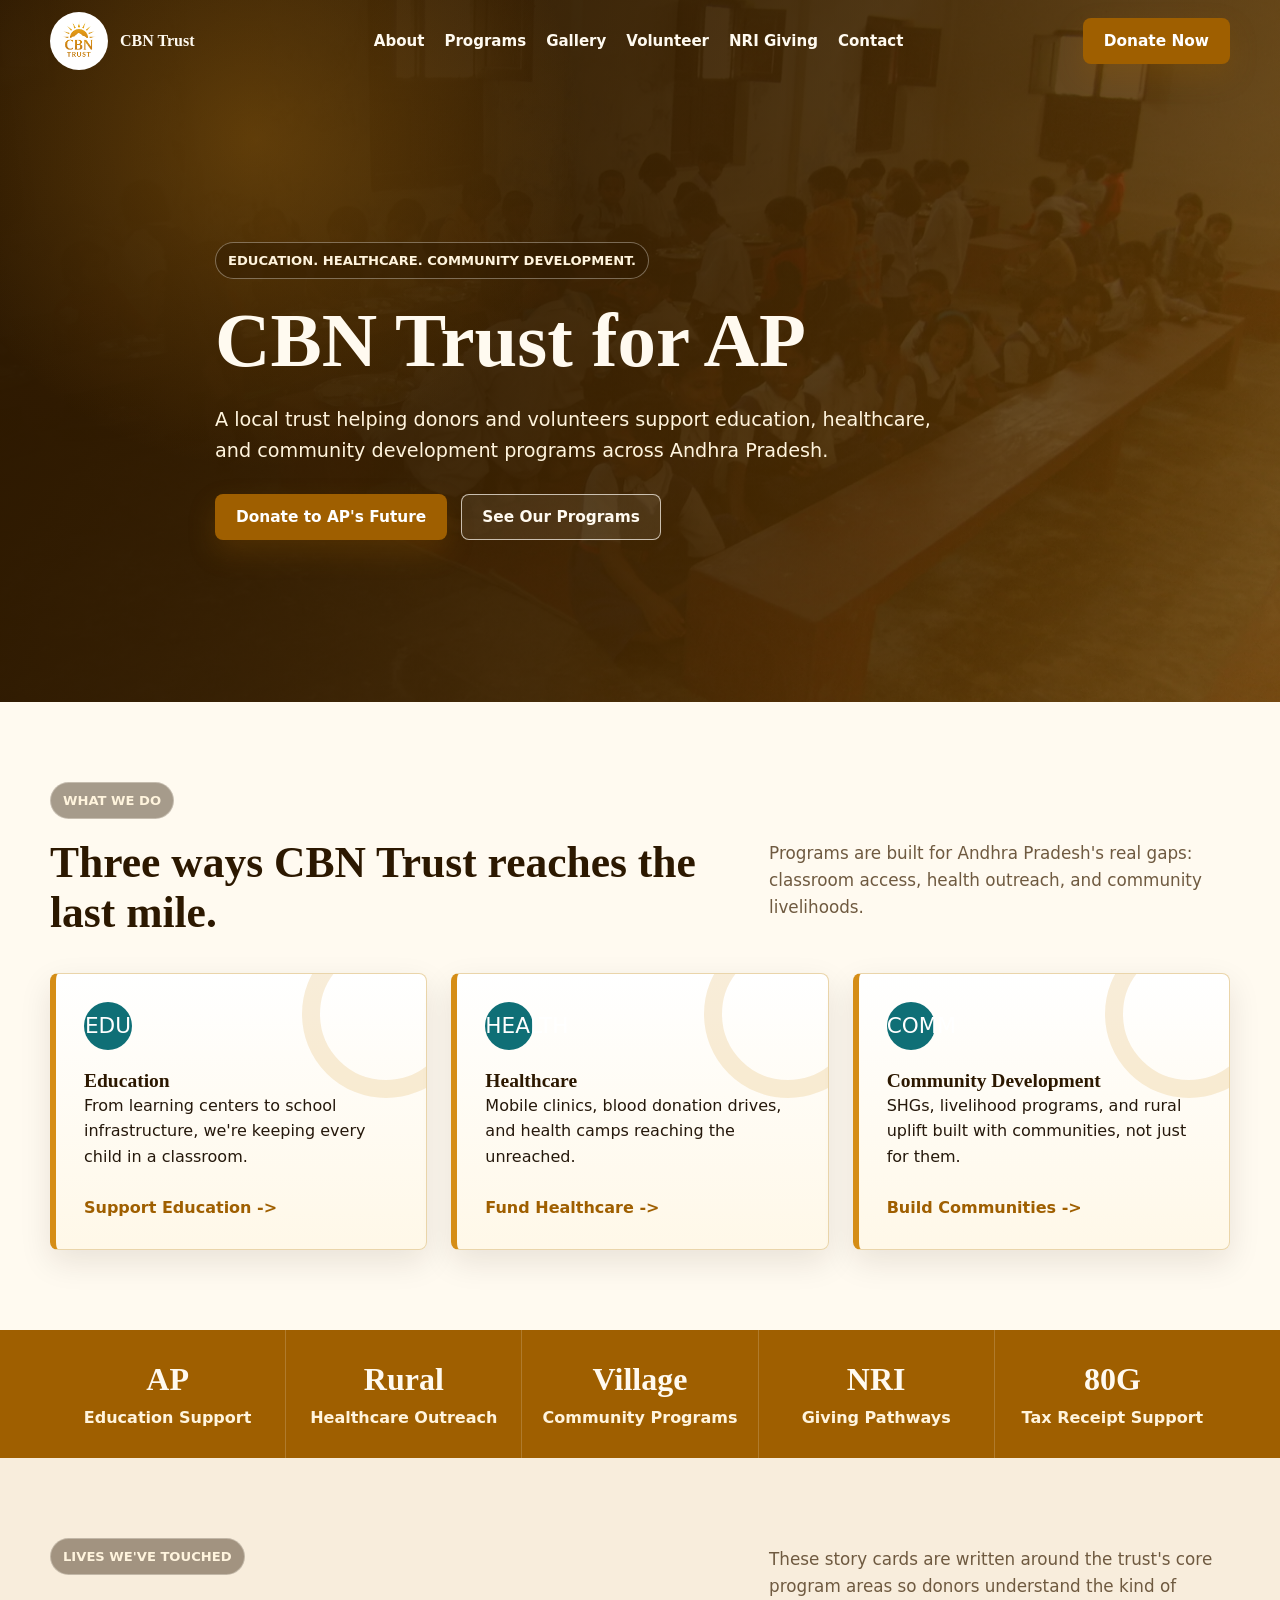
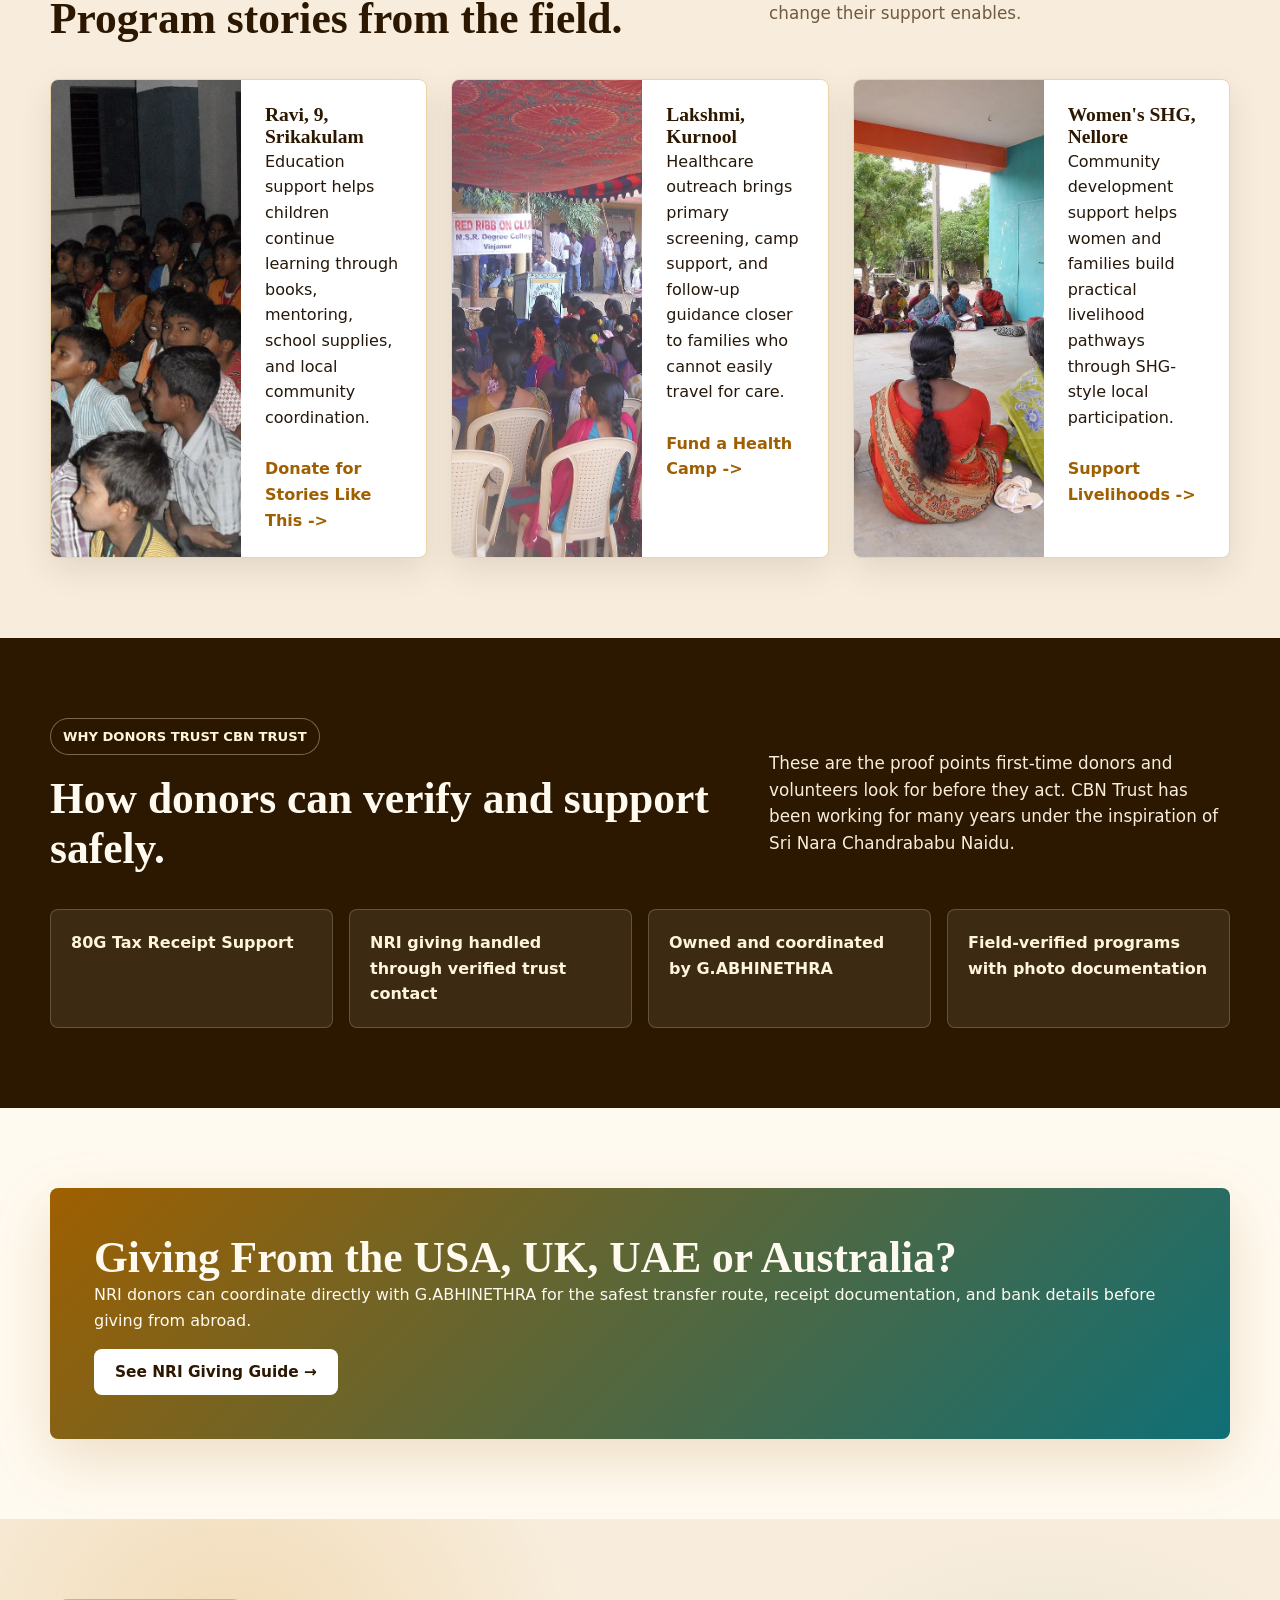
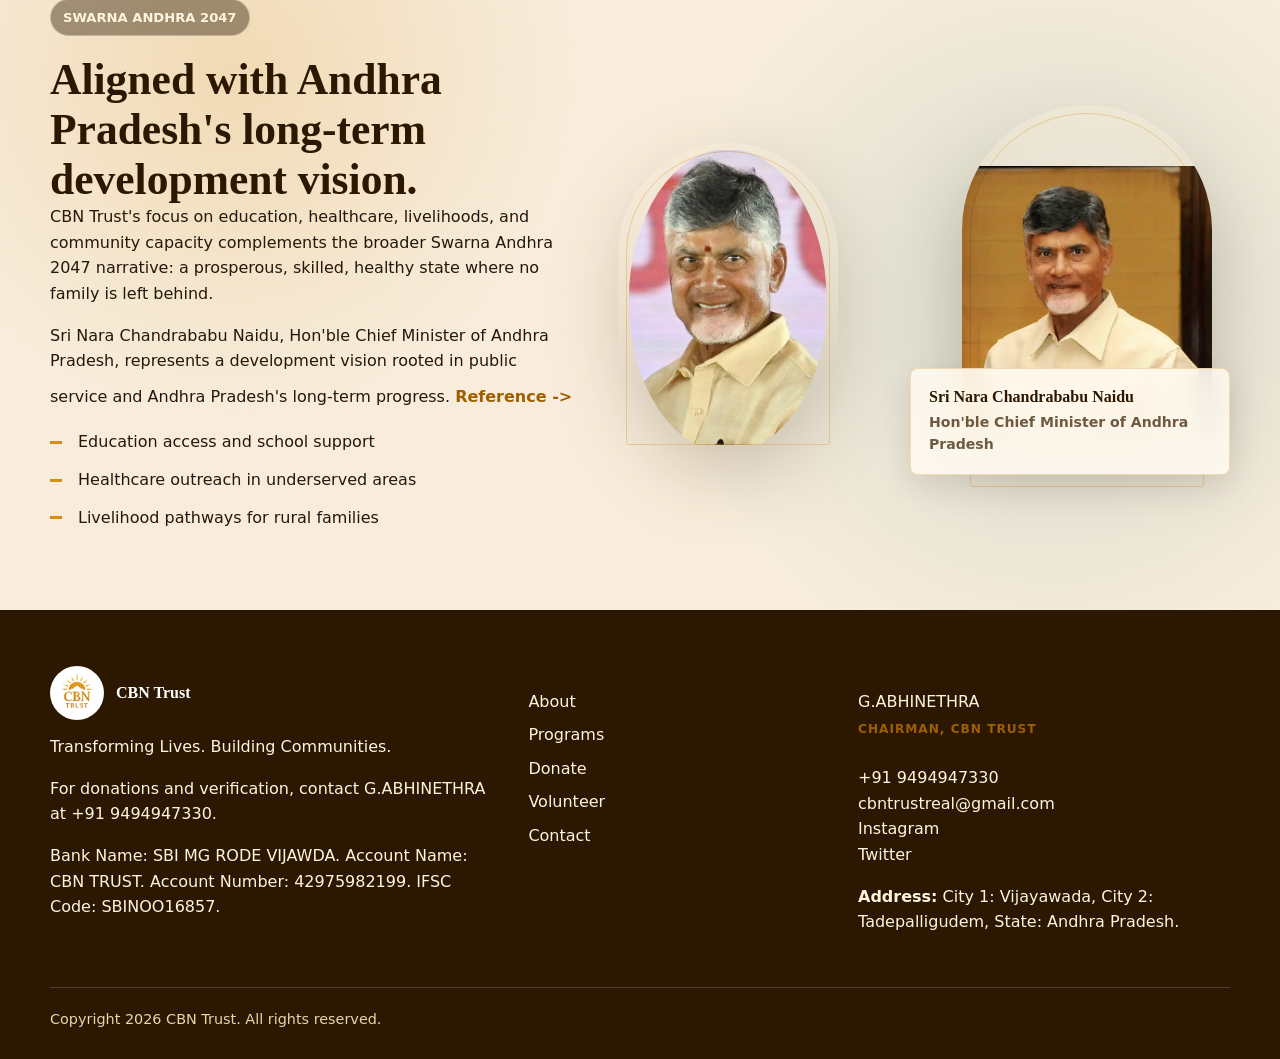
==== index.html @ a3034d07 "mobile menu commit" ====
<!DOCTYPE html>
<html lang="en">
<head>
<meta charset="utf-8"/>
<meta content="width=device-width, initial-scale=1" name="viewport"/>
<title>
   CBN Trust — Transforming Andhra Pradesh Through Education, Healthcare &amp; Community
  </title>
<meta content="CBN Trust is Andhra Pradesh's most trusted nonprofit, delivering ground-level change in education, healthcare and community development. Donate. Volunteer. Partner." name="description"/>
<link href="index.html" rel="canonical"/>
<meta content="CBN Trust — Transforming Andhra Pradesh Through Education, Healthcare &amp; Community" property="og:title"/>
<meta content="CBN Trust is Andhra Pradesh's most trusted nonprofit, delivering ground-level change in education, healthcare and community development. Donate. Volunteer. Partner." property="og:description"/>
<meta content="assets/og-image.jpg" property="og:image"/>
<meta content="website" property="og:type"/>
<meta content="CBN Trust" property="og:site_name"/>
<meta content="summary_large_image" name="twitter:card"/>
<meta content="CBN Trust — Transforming Andhra Pradesh Through Education, Healthcare &amp; Community" name="twitter:title"/>
<meta content="CBN Trust is Andhra Pradesh's most trusted nonprofit, delivering ground-level change in education, healthcare and community development. Donate. Volunteer. Partner." name="twitter:description"/>
<meta content="assets/og-image.jpg" name="twitter:image"/>
<link href="../external/css2__9d5d51e5dbc681a1.css" rel="stylesheet"/>
<link href="css/variables.css" rel="stylesheet"/>
<link href="css/global.css" rel="stylesheet"/>
<script type="application/ld+json">
   {"@context":"https://schema.org","@type":"NGO","name":"CBN Trust","description":"CBN Trust is dedicated to creating sustainable social and economic transformation in Andhra Pradesh through innovative programs in education, healthcare, and community development.","url":"https://cbntrust.org","logo":"https://cbntrust.org/assets/logo.png","areaServed":"Andhra Pradesh, India","foundingLocation":"Andhra Pradesh, India"}
  </script>
</head>
<body>
<div aria-label="Loading CBN Trust" aria-live="polite" class="logo-loader" id="logoLoader" role="status">
<div class="logo-loader-inner">
<div class="logo-loader-mark">
<img alt="CBN Trust logo" decoding="async" src="assets/logo.png"/>
</div>
<span>
     CBN Trust
    </span>
<div aria-hidden="true" class="logo-loader-progress">
<div class="logo-loader-track">
<div class="logo-loader-bar" id="logoLoaderBar">
</div>
</div>
<strong id="logoLoaderPercent">
      0%
     </strong>
</div>
</div>
</div>
<header class="site-header">
<div class="container nav">
<a class="brand" href="index.html">
<img alt="CBN Trust logo" decoding="async" src="assets/logo.png"/>
<span>
      CBN Trust
     </span>
</a>
<nav aria-label="Primary navigation" class="nav-links">
<a href="about.html">
      About
     </a>
<a href="programs.html">
      Programs
     </a>
<a href="gallery.html">
      Gallery
     </a>
<a href="volunteer.html">
      Volunteer
     </a>
<a href="nri-giving.html">
      NRI Giving
     </a>
<a href="contact.html">
      Contact
     </a>
</nav>
<a aria-label="Donate now to CBN Trust" class="button primary nav-cta" href="donate.html">
     Donate Now
    </a>
<button aria-expanded="false" aria-label="Open menu" class="menu-toggle" type="button">Menu</button>
</div>
</header>
<main>
<section class="hero home-hero">
<div class="container hero-copy reveal visible">
<span class="eyebrow">
      Education. Healthcare. Community development.
     </span>
<h1>CBN Trust for AP</h1>
<p>A local trust helping donors and volunteers support education, healthcare, and community development programs across Andhra Pradesh.</p>
<div class="cta-row">
<a aria-label="Donate to Andhra Pradesh's future" class="button primary" href="donate.html">
       Donate to AP's Future
      </a>
<a aria-label="See CBN Trust programs" class="button secondary" href="programs.html">
       See Our Programs
      </a>
</div>
</div>
</section>
<section class="section">
<div class="container">
<div class="section-head reveal">
<div>
<span class="eyebrow">
        What We Do
       </span>
<h2>
        Three ways CBN Trust reaches the last mile.
       </h2>
</div>
<p>
       Programs are built for Andhra Pradesh's real gaps: classroom access, health outreach, and community livelihoods.
      </p>
</div>
<div class="grid three">
<article class="card pillar-card reveal">
<span class="icon">EDU</span>
<h3>
        Education
       </h3>
<p>
        From learning centers to school infrastructure, we're keeping every child in a classroom.
       </p>
<a class="text-link" href="programs.html">Support Education -&gt;</a>
</article>
<article class="card pillar-card reveal">
<span class="icon">HEALTH</span>
<h3>
        Healthcare
       </h3>
<p>
        Mobile clinics, blood donation drives, and health camps reaching the unreached.
       </p>
<a class="text-link" href="programs.html">Fund Healthcare -&gt;</a>
</article>
<article class="card pillar-card reveal">
<span class="icon">COMM</span>
<h3>
        Community Development
       </h3>
<p>
        SHGs, livelihood programs, and rural uplift built with communities, not just for them.
       </p>
<a class="text-link" href="programs.html">Build Communities -&gt;</a>
</article>
</div>
</div>
</section><section aria-label="Impact numbers" class="stats-band">
<div class="container stats-grid">
<div class="stat">
<strong data-count="0">
       AP
      </strong>
<span>
       Education Support
      </span>
</div>
<div class="stat">
<strong data-count="0">
       Rural
      </strong>
<span>
       Healthcare Outreach
      </span>
</div>
<div class="stat">
<strong data-count="0">
       Village
      </strong>
<span>
       Community Programs
      </span>
</div>
<div class="stat">
<strong data-count="0">
       NRI
      </strong>
<span>
       Giving Pathways
      </span>
</div>
<div class="stat">
<strong>
       80G
      </strong>
<span>
       Tax Receipt Support
      </span>
</div>
</div>
</section>
<section class="section alt">
<div class="container">
<div class="section-head reveal">
<div>
<span class="eyebrow">
        Lives We've Touched
       </span>
<h2>Program stories from the field.</h2>
</div>
<p>
       These story cards are written around the trust's core program areas so donors understand the kind of change their support enables.
      </p>
</div>
<div class="grid three">
<article class="story-card reveal">
<img alt="Children and community members during an education support activity" decoding="async" loading="lazy" src="assets/images/program-education.webp"/>
<div>
<h3>
         Ravi, 9, Srikakulam
        </h3>
<p>
         Education support helps children continue learning through books, mentoring, school supplies, and local community coordination.
        </p>
<a class="text-link" href="donate.html">Donate for Stories Like This -&gt;</a>
</div>
</article>
<article class="story-card reveal">
<img alt="Healthcare outreach activity in Andhra Pradesh" decoding="async" loading="lazy" src="assets/images/program-healthcare.webp"/>
<div>
<h3>
         Lakshmi, Kurnool
        </h3>
<p>
         Healthcare outreach brings primary screening, camp support, and follow-up guidance closer to families who cannot easily travel for care.
        </p>
<a class="text-link" href="donate.html">Fund a Health Camp -&gt;</a>
</div>
</article>
<article class="story-card reveal">
<img alt="Community development program photo in Andhra Pradesh" decoding="async" loading="lazy" src="assets/images/program-community.webp"/>
<div>
<h3>
         Women's SHG, Nellore
        </h3>
<p>
         Community development support helps women and families build practical livelihood pathways through SHG-style local participation.
        </p>
<a class="text-link" href="donate.html">Support Livelihoods -&gt;</a>
</div>
</article>
</div>
</div>
</section>
<section class="section dark">
<div class="container">
<div class="section-head reveal">
<div>
<span class="eyebrow">
        Why Donors Trust CBN Trust
       </span>
<h2>How donors can verify and support safely.</h2>
</div>
<p>
       These are the proof points first-time donors and volunteers look for before they act. CBN Trust has been working for many years under the inspiration of Sri Nara Chandrababu Naidu.
      </p>
</div>
<div class="trust-row">
<div class="trust-item reveal">80G Tax Receipt Support</div>
<div class="trust-item reveal">NRI giving handled through verified trust contact</div>
<div class="trust-item reveal">Owned and coordinated by G.ABHINETHRA</div>
<div class="trust-item reveal">Field-verified programs with photo documentation</div>
</div>
</div>
</section>
<section class="section">
<div class="container">
<div class="banner reveal">
<h2>
       Giving From the USA, UK, UAE or Australia?
      </h2>
<p>
       NRI donors can coordinate directly with G.ABHINETHRA for the safest transfer route, receipt documentation, and bank details before giving from abroad.
      </p>
<a aria-label="See NRI giving guide" class="button light" href="nri-giving.html">
       See NRI Giving Guide →
      </a>
</div>
</div>
</section>
<section class="section alt cbn-spotlight">
<div class="container cbn-showcase">
<div class="cbn-copy reveal">
<span class="eyebrow">
       Swarna Andhra 2047
      </span>
<h2>
       Aligned with Andhra Pradesh's long-term development vision.
      </h2>
<p>
       CBN Trust's focus on education, healthcare, livelihoods, and community capacity complements the broader Swarna Andhra 2047 narrative: a prosperous, skilled, healthy state where no family is left behind.
      </p>
<p>
       Sri Nara Chandrababu Naidu, Hon'ble Chief Minister of Andhra Pradesh, represents a development vision rooted in public service and Andhra Pradesh's long-term progress.
       <a class="text-link" href="https://en.wikipedia.org/wiki/N._Chandrababu_Naidu" rel="noopener" target="_blank">Reference -&gt;</a>
</p>
<ul class="list-check">
<li>
        Education access and school support
       </li>
<li>
        Healthcare outreach in underserved areas
       </li>
<li>
        Livelihood pathways for rural families
       </li>
</ul>
</div>
<div aria-label="N. Chandrababu Naidu leadership images" class="cbn-portraits reveal">
<div class="cbn-cutout secondary">
<img alt="Portrait of N. Chandrababu Naidu" decoding="async" loading="lazy" src="assets/images/cbn-brand-image.webp"/>
</div>
<div class="cbn-cutout primary">
<img alt="N. Chandrababu Naidu greeting the public" decoding="async" loading="lazy" src="assets/images/cbn_image.webp"/>
</div>
<div class="cbn-badge">
<strong>
        Sri Nara Chandrababu Naidu
       </strong>
<span>
        Hon'ble Chief Minister of Andhra Pradesh
       </span>
</div>
</div>
</div>
</section>
</main>
<footer class="site-footer">
<div class="container footer-grid">
<div>
<div class="footer-logo">
<img alt="CBN Trust logo" decoding="async" src="assets/logo.png"/>
<strong>
       CBN Trust
      </strong>
</div>
<p>
      Transforming Lives. Building Communities.
     </p>
<p>
      For donations and verification, contact G.ABHINETHRA at +91 9494947330.
     </p>
<p>
      Bank Name: SBI MG RODE VIJAWDA. Account Name: CBN TRUST. Account Number: 42975982199. IFSC Code: SBINOO16857.
     </p>
</div>
<div>
<h3>
      Quick Links
     </h3>
<div class="footer-links">
<a href="about.html">
       About
      </a>
<a href="programs.html">
       Programs
      </a>
<a href="donate.html">
       Donate
      </a>
<a href="volunteer.html">
       Volunteer
      </a>
<a href="contact.html">
       Contact
      </a>
</div>
</div>
<div><h3>Contact</h3><p>G.ABHINETHRA<br/><span class="designation">CHAIRMAN, CBN TRUST</span><br/>+91 9494947330<br/><a href="mailto:cbntrustreal@gmail.com">cbntrustreal@gmail.com</a><br/><a href="https://instagram.com/cbntrust12625" rel="noopener" target="_blank">Instagram</a><br/><a href="https://x.com/cbntrust" rel="noopener" target="_blank">Twitter</a></p><p class="address-line"><strong>Address:</strong> City 1: Vijayawada, City 2: <a href="https://en.wikipedia.org/wiki/Tadepalligudem" rel="noopener" target="_blank">Tadepalligudem</a>, State: Andhra Pradesh.</p></div>
</div>
<div class="container footer-bottom">Copyright 2026 CBN Trust. All rights reserved.</div>
</footer>
<a aria-label="Donate now on mobile" class="mobile-donate button primary" href="donate.html">
   Donate Now
  </a>
<script src="js/main.js">
</script>
</body>
</html>
---- css/variables.css ----
:root {
  --color-primary: #d58d16;
  --color-primary-dark: #9f5f00;
  --color-secondary: #0f6f76;
  --color-accent: #7a8f2a;
  --color-background: #fffaf0;
  --color-background-warm: #f8eddc;
  --color-text: #25180b;
  --color-text-muted: #6f5a40;
  --color-surface: #ffffff;
  --color-surface-gold: #fff4dd;
  --color-border: #ead5aa;
  --color-dark: #2c1800;
  --font-display: "Cinzel", "Tiro Telugu", Georgia, serif;
  --font-body: "Lato", "Tiro Telugu", system-ui, sans-serif;
  --radius: 8px;
  --shadow-primary: 0 20px 60px rgba(159, 95, 0, 0.18);
  --shadow-soft: 0 12px 32px rgba(37, 24, 11, 0.1);
  --gradient-hero: linear-gradient(135deg, rgba(44, 24, 0, 0.92), rgba(159, 95, 0, 0.72));
  --max-width: 1180px;
  --section-space: 80px;
}

@media (max-width: 760px) {
  :root {
    --section-space: 48px;
  }
}
---- css/global.css ----
* {
  box-sizing: border-box;
}

html {
  scroll-behavior: smooth;
  overflow-x: hidden;
}

body {
  margin: 0;
  color: var(--color-text);
  background: var(--color-background);
  font-family: var(--font-body);
  line-height: 1.6;
  overflow-x: hidden;
}

main,
section,
header,
footer {
  max-width: 100%;
}

body.loader-active {
  overflow: hidden;
}

.logo-loader {
  position: fixed;
  z-index: 9999;
  inset: 0;
  display: grid;
  place-items: center;
  padding: 24px;
  background:
    radial-gradient(circle at 50% 38%, rgba(213, 141, 22, 0.24), transparent 32%),
    linear-gradient(135deg, #fffaf0 0%, #fff4dd 48%, #f8eddc 100%);
  opacity: 1;
  visibility: visible;
  transition: opacity 520ms ease, visibility 520ms ease;
}

.logo-loader.done {
  opacity: 0;
  visibility: hidden;
  pointer-events: none;
}

.logo-loader-inner {
  position: relative;
  display: grid;
  justify-items: center;
  gap: 18px;
}

.logo-loader-mark {
  position: relative;
  display: grid;
  width: 132px;
  height: 132px;
  place-items: center;
  border-radius: 50%;
  background: #fff;
  box-shadow: var(--shadow-primary);
  animation: loader-rise 900ms ease both;
}

.logo-loader-mark::before,
.logo-loader-mark::after {
  position: absolute;
  inset: -14px;
  border: 2px solid rgba(213, 141, 22, 0.3);
  border-top-color: var(--color-primary);
  border-radius: 50%;
  content: "";
  animation: loader-orbit 1400ms linear infinite;
}

.logo-loader-mark::after {
  inset: -26px;
  border-color: rgba(15, 111, 118, 0.16);
  border-bottom-color: var(--color-secondary);
  animation-duration: 2100ms;
  animation-direction: reverse;
}

.logo-loader img {
  width: 96px;
  height: 96px;
  border-radius: 50%;
  object-fit: contain;
}

.logo-loader span {
  color: var(--color-primary-dark);
  font-family: var(--font-display);
  font-size: 1.25rem;
  font-weight: 800;
  letter-spacing: 0;
  text-transform: uppercase;
  animation: loader-glow 1200ms ease-in-out infinite alternate;
}

.logo-loader-progress {
  display: grid;
  justify-items: center;
  gap: 10px;
  width: min(260px, 72vw);
}

.logo-loader-track {
  width: 100%;
  height: 8px;
  overflow: hidden;
  border: 1px solid rgba(213, 141, 22, 0.28);
  border-radius: 999px;
  background: rgba(255, 255, 255, 0.72);
  box-shadow: inset 0 1px 4px rgba(159, 95, 0, 0.12);
}

.logo-loader-bar {
  width: 0;
  height: 100%;
  border-radius: inherit;
  background: linear-gradient(90deg, var(--color-primary-dark), var(--color-primary), var(--color-secondary));
  transition: width 120ms ease;
}

.logo-loader-progress strong {
  color: var(--color-dark);
  font-family: var(--font-display);
  font-size: 0.95rem;
  font-weight: 800;
}

@keyframes loader-orbit {
  to {
    transform: rotate(360deg);
  }
}

@keyframes loader-rise {
  from {
    opacity: 0;
    transform: translateY(18px) scale(0.92);
  }

  to {
    opacity: 1;
    transform: translateY(0) scale(1);
  }
}

@keyframes loader-glow {
  from {
    opacity: 0.72;
  }

  to {
    opacity: 1;
  }
}

img {
  display: block;
  max-width: 100%;
}

a {
  color: inherit;
  text-decoration: none;
}

p {
  margin: 0 0 16px;
}

h1,
h2,
h3 {
  margin: 0;
  color: var(--color-dark);
  font-family: var(--font-display);
  font-weight: 700;
  line-height: 1.15;
}

h1 {
  font-size: clamp(2.35rem, 6vw, 5.15rem);
}

h2 {
  font-size: clamp(1.85rem, 3.4vw, 3rem);
}

h3 {
  font-size: 1.22rem;
}

.container {
  width: min(var(--max-width), calc(100% - 40px));
  margin: 0 auto;
}

.site-header {
  position: fixed;
  z-index: 50;
  top: 0;
  left: 0;
  width: 100%;
  border-bottom: 1px solid transparent;
  transition: background 200ms ease, border-color 200ms ease, box-shadow 200ms ease;
}

.site-header.scrolled,
.site-header.solid {
  border-color: rgba(213, 141, 22, 0.22);
  background: rgba(255, 250, 240, 0.94);
  box-shadow: 0 10px 30px rgba(37, 24, 11, 0.08);
  backdrop-filter: blur(14px);
}

.nav {
  display: flex;
  align-items: center;
  justify-content: space-between;
  min-height: 82px;
  gap: 24px;
}

.brand {
  display: flex;
  align-items: center;
  gap: 12px;
  font-family: var(--font-display);
  font-weight: 700;
  letter-spacing: 0;
}

.brand img {
  width: 58px;
  height: 58px;
  border-radius: 50%;
  background: #fff;
}

.site-header:not(.scrolled):not(.solid) .brand,
.site-header:not(.scrolled):not(.solid) .nav-links a,
.site-header:not(.scrolled):not(.solid) .menu-toggle {
  color: #fffaf0;
}

.nav-links {
  display: flex;
  align-items: center;
  gap: 20px;
  font-size: 0.94rem;
  font-weight: 700;
}

.nav-links a {
  position: relative;
}

.nav-links a::after {
  position: absolute;
  left: 0;
  bottom: -8px;
  width: 0;
  height: 2px;
  background: var(--color-primary);
  content: "";
  transition: width 200ms ease;
}

.nav-links a:hover::after,
.nav-links a.active::after {
  width: 100%;
}

.button,
button {
  display: inline-flex;
  align-items: center;
  justify-content: center;
  min-height: 46px;
  padding: 12px 20px;
  border: 1px solid transparent;
  border-radius: var(--radius);
  cursor: pointer;
  font-family: var(--font-body);
  font-size: 0.96rem;
  font-weight: 800;
  line-height: 1.1;
  text-align: center;
  transition: transform 200ms ease, box-shadow 200ms ease, background 200ms ease, color 200ms ease;
}

.button:hover,
button:hover {
  transform: translateY(-2px);
}

.button.primary,
button.primary {
  color: #fff;
  background: var(--color-primary-dark);
  box-shadow: 0 12px 28px rgba(159, 95, 0, 0.24);
}

.button.secondary {
  color: #fffaf0;
  border-color: rgba(255, 250, 240, 0.7);
  background: rgba(255, 250, 240, 0.08);
}

.button.light {
  color: var(--color-dark);
  background: #fff;
}

.button.ghost {
  color: var(--color-primary-dark);
  border-color: var(--color-border);
  background: transparent;
}

.menu-toggle {
  display: none;
  border: 0;
  background: transparent;
  color: var(--color-dark);
  font-size: 1.8rem;
  box-shadow: none;
}

.hero,
.page-hero {
  position: relative;
  display: grid;
  align-items: center;
  min-height: 78vh;
  padding: 112px 0 56px;
  overflow: hidden;
  color: #fffaf0;
  background: var(--gradient-hero), url('../assets/images/gallery-wide.webp') center/cover;
}

.page-hero {
  min-height: 36vh;
  padding: 108px 0 48px;
}

.home-hero {
  background-position: center 42%;
}

.hero::before,
.page-hero::before {
  position: absolute;
  inset: 0;
  background-image: radial-gradient(circle at 20% 20%, rgba(213, 141, 22, 0.28), transparent 28%), linear-gradient(90deg, rgba(44, 24, 0, 0.88), rgba(44, 24, 0, 0.28));
  content: "";
}

.hero .container,
.page-hero .container {
  position: relative;
  z-index: 1;
}

.hero-copy {
  width: min(850px, 100%);
  margin-top: 24px;
}

.eyebrow {
  display: inline-flex;
  margin-bottom: 18px;
  padding: 7px 12px;
  border: 1px solid rgba(255, 250, 240, 0.35);
  border-radius: 999px;
  color: #fff4dd;
  background: rgba(44, 24, 0, 0.42);
  font-size: 0.82rem;
  font-weight: 900;
  text-transform: uppercase;
}

.hero h1,
.page-hero h1 {
  color: #fffaf0;
}

.hero p,
.page-hero p {
  width: min(720px, 100%);
  margin-top: 20px;
  color: #fff4dd;
  font-size: 1.2rem;
}

.cta-row {
  display: flex;
  flex-wrap: wrap;
  gap: 14px;
  margin-top: 28px;
}

.section {
  padding: var(--section-space) 0;
}

.section.alt {
  background: var(--color-background-warm);
}

.section.dark {
  color: #fff4dd;
  background: var(--color-dark);
}

.section.dark h2,
.section.dark h3 {
  color: #fffaf0;
}

.section-head {
  display: grid;
  grid-template-columns: minmax(0, 0.82fr) minmax(260px, 0.55fr);
  gap: 32px;
  align-items: end;
  margin-bottom: 36px;
}

.section-head p {
  color: var(--color-text-muted);
  font-size: 1.05rem;
}

.dark .section-head p {
  color: #f8eddc;
}

.grid {
  display: grid;
  gap: 24px;
}

.grid.three {
  grid-template-columns: repeat(3, minmax(0, 1fr));
}

.grid.two {
  grid-template-columns: repeat(2, minmax(0, 1fr));
}

.card,
.story-card,
.form-panel {
  min-width: 0;
  border: 1px solid var(--color-border);
  border-radius: var(--radius);
  background: var(--color-surface);
  box-shadow: var(--shadow-soft);
}

.card {
  padding: 28px;
}

.chairman-profile {
  display: grid;
  grid-template-columns: 150px 1fr;
  gap: 22px;
  align-items: center;
  margin-bottom: 20px;
}

.chairman-profile img {
  width: 150px;
  height: 180px;
  border-radius: var(--radius);
  object-fit: cover;
  object-position: top center;
  background: var(--color-surface-gold);
}

.pillar-card {
  position: relative;
  overflow: hidden;
  border-left: 6px solid var(--color-primary);
  background: linear-gradient(180deg, #fff, #fff8e8);
}

.pillar-card::after {
  position: absolute;
  right: -44px;
  top: -44px;
  width: 132px;
  height: 132px;
  border: 18px solid rgba(213, 141, 22, 0.16);
  border-radius: 50%;
  content: "";
}

.icon {
  display: grid;
  width: 48px;
  height: 48px;
  place-items: center;
  margin-bottom: 20px;
  border-radius: 50%;
  color: #fff;
  background: var(--color-secondary);
  font-size: 1.35rem;
}

.text-link {
  display: inline-flex;
  margin-top: 10px;
  color: var(--color-primary-dark);
  font-weight: 900;
}

.designation {
  display: block;
  margin-top: 6px;
  color: var(--color-primary-dark);
  font-size: 0.76rem;
  font-weight: 900;
  letter-spacing: 0.08em;
  text-transform: uppercase;
}

.stats-band {
  background: var(--color-primary-dark);
  color: #fffaf0;
}

.stats-grid {
  display: grid;
  grid-template-columns: repeat(5, minmax(0, 1fr));
  gap: 1px;
  background: rgba(255, 250, 240, 0.18);
}

.stat {
  min-height: 128px;
  padding: 24px 16px;
  background: var(--color-primary-dark);
  text-align: center;
}

.stat strong {
  display: block;
  font-family: var(--font-display);
  font-size: 2rem;
}

.stat span {
  color: #fff4dd;
  font-weight: 700;
}

.story-card {
  display: grid;
  grid-template-columns: 190px 1fr;
  overflow: hidden;
}

.story-card img {
  width: 100%;
  height: 100%;
  min-height: 230px;
  background: var(--color-surface-gold);
  object-fit: cover;
}

.story-card div {
  padding: 24px;
}

.trust-row {
  display: grid;
  grid-template-columns: repeat(4, minmax(0, 1fr));
  gap: 16px;
}

.trust-item {
  padding: 20px;
  border: 1px solid rgba(255, 250, 240, 0.2);
  border-radius: var(--radius);
  background: rgba(255, 250, 240, 0.08);
  font-weight: 800;
}

.banner {
  padding: 44px;
  border-radius: var(--radius);
  background: linear-gradient(135deg, var(--color-primary-dark), var(--color-secondary));
  color: #fffaf0;
  box-shadow: var(--shadow-primary);
}

.banner h2 {
  color: #fffaf0;
}

.split {
  display: grid;
  grid-template-columns: 1.05fr 0.95fr;
  gap: 40px;
  align-items: center;
}

.media-frame {
  display: grid;
  place-items: center;
  overflow: hidden;
  border: 8px solid #fff;
  border-radius: var(--radius);
  background: linear-gradient(135deg, #fff8e8, #f8eddc);
  box-shadow: var(--shadow-primary);
}

.media-frame img {
  width: 100%;
  height: 420px;
  object-fit: cover;
}

.about-story .media-frame img {
  height: 360px;
  object-position: center;
}

.about-story .reveal {
  opacity: 1;
  transform: none;
}

.cbn-spotlight {
  position: relative;
  overflow: hidden;
}

.cbn-spotlight::before {
  position: absolute;
  inset: 0;
  background:
    radial-gradient(circle at 18% 22%, rgba(213, 141, 22, 0.2), transparent 30%),
    radial-gradient(circle at 82% 56%, rgba(15, 111, 118, 0.14), transparent 34%);
  content: "";
  pointer-events: none;
}

.cbn-showcase {
  position: relative;
  display: grid;
  grid-template-columns: minmax(0, 0.85fr) minmax(320px, 1fr);
  gap: 40px;
  align-items: center;
}

.cbn-copy,
.cbn-portraits {
  position: relative;
  z-index: 1;
}

.cbn-portraits {
  min-height: 460px;
}

.cbn-cutout {
  position: absolute;
  display: grid;
  place-items: end center;
  overflow: visible;
  border-radius: 999px 999px 28px 28px;
  background:
    radial-gradient(circle at 50% 36%, rgba(255, 250, 240, 0.96), rgba(255, 244, 221, 0.36) 48%, transparent 70%);
  filter: drop-shadow(0 24px 38px rgba(44, 24, 0, 0.22));
  animation: float-cutout 5.5s ease-in-out infinite;
}

.cbn-cutout::before {
  position: absolute;
  inset: 8px;
  z-index: -1;
  border: 1px solid rgba(213, 141, 22, 0.34);
  border-radius: inherit;
  content: "";
}

.cbn-cutout.primary {
  right: 18px;
  bottom: 0;
  width: 250px;
  height: 390px;
}

.cbn-cutout.secondary {
  left: 4px;
  bottom: 42px;
  width: 220px;
  height: 310px;
  animation-delay: -1.8s;
}

.cbn-cutout img {
  width: 100%;
  height: 100%;
  padding: 0;
  object-fit: contain;
  mix-blend-mode: multiply;
  filter: contrast(1.04) saturate(1.06);
  clip-path: ellipse(45% 49% at 50% 51%);
}

.cbn-cutout.primary img {
  clip-path: inset(0 0 0 0 round 999px 999px 24px 24px);
}

.cbn-badge {
  position: absolute;
  right: 0;
  bottom: 20px;
  z-index: 2;
  width: min(320px, 72%);
  padding: 18px;
  border: 1px solid rgba(213, 141, 22, 0.28);
  border-radius: var(--radius);
  background: rgba(255, 250, 240, 0.9);
  box-shadow: var(--shadow-soft);
  backdrop-filter: blur(12px);
}

.cbn-badge strong {
  display: block;
  color: var(--color-dark);
  font-family: var(--font-display);
  line-height: 1.2;
}

.cbn-badge span {
  display: block;
  margin-top: 4px;
  color: var(--color-text-muted);
  font-size: 0.88rem;
  font-weight: 800;
}

@keyframes float-cutout {
  0%,
  100% {
    transform: translateY(0);
  }

  50% {
    transform: translateY(-14px);
  }
}

.list-check {
  display: grid;
  gap: 12px;
  padding: 0;
  margin: 20px 0 0;
  list-style: none;
}

.list-check li {
  padding-left: 28px;
  background: linear-gradient(var(--color-primary), var(--color-primary)) 0 0.72em/12px 3px no-repeat;
}

.gallery-grid {
  display: grid;
  grid-template-columns: repeat(4, minmax(0, 1fr));
  gap: 16px;
}

.gallery-item {
  position: relative;
  display: grid;
  place-items: center;
  aspect-ratio: 4 / 3;
  min-height: 210px;
  overflow: hidden;
  border-radius: var(--radius);
  background: linear-gradient(135deg, #fff8e8, #f8eddc);
}

.gallery-item.tall {
  grid-row: span 2;
}

.gallery-item.wide {
  grid-column: span 2;
}

.gallery-item img {
  width: 100%;
  height: 100%;
  min-height: inherit;
  object-fit: cover;
  transition: transform 260ms ease;
}

.gallery-item:hover img {
  transform: scale(1.04);
}

.gallery-item.is-hidden {
  display: none;
}

.gallery-item figcaption {
  position: absolute;
  right: 0;
  bottom: 0;
  left: 0;
  padding: 12px;
  color: #fffaf0;
  background: linear-gradient(transparent, rgba(44, 24, 0, 0.86));
  font-weight: 800;
}

.form-panel {
  padding: 28px;
  min-width: 0;
}

.form-grid {
  display: grid;
  grid-template-columns: repeat(2, minmax(0, 1fr));
  gap: 16px;
}

label {
  display: grid;
  gap: 7px;
  color: var(--color-text-muted);
  font-size: 0.86rem;
  font-weight: 900;
}

input,
select,
textarea {
  width: 100%;
  min-height: 46px;
  padding: 12px 14px;
  border: 1px solid var(--color-border);
  border-radius: var(--radius);
  background: #fff;
  color: var(--color-text);
  font: inherit;
}

textarea {
  min-height: 130px;
  resize: vertical;
}

.full {
  grid-column: 1 / -1;
}

.faq {
  display: grid;
  gap: 14px;
}

.faq details {
  padding: 18px 20px;
  border: 1px solid var(--color-border);
  border-radius: var(--radius);
  background: #fff;
}

.faq summary {
  cursor: pointer;
  color: var(--color-dark);
  font-weight: 900;
}

.site-footer {
  padding: 56px 0 28px;
  color: #fff4dd;
  background: var(--color-dark);
}

.footer-grid {
  display: grid;
  grid-template-columns: 1.2fr 0.8fr 1fr;
  gap: 32px;
}

.footer-logo {
  display: flex;
  align-items: center;
  gap: 12px;
  margin-bottom: 14px;
  color: #fff;
  font-family: var(--font-display);
  font-weight: 700;
}

.footer-logo img {
  width: 54px;
  height: 54px;
  border-radius: 50%;
  background: #fff;
}

.footer-links {
  display: grid;
  gap: 8px;
}

.footer-bottom {
  margin-top: 36px;
  padding-top: 20px;
  border-top: 1px solid rgba(255, 250, 240, 0.16);
  color: #ead5aa;
  font-size: 0.9rem;
}

.mobile-donate {
  display: none;
}

.reveal {
  opacity: 0;
  transform: translateY(18px);
  transition: opacity 520ms ease, transform 520ms ease;
}

.reveal.visible {
  opacity: 1;
  transform: none;
}

.filter-tabs,
.amount-grid {
  display: flex;
  flex-wrap: wrap;
  gap: 12px;
}

.amount-button,
.filter-button {
  border-color: var(--color-border);
  color: var(--color-dark);
  background: #fff;
}

.amount-button.active,
.filter-button.active {
  color: #fff;
  background: var(--color-primary-dark);
}

.donation-box {
  position: sticky;
  top: 100px;
}

.map-placeholder,
.video-placeholder {
  display: grid;
  min-height: 300px;
  place-items: center;
  border: 1px dashed var(--color-primary-dark);
  border-radius: var(--radius);
  background: var(--color-surface-gold);
  color: var(--color-text-muted);
  text-align: center;
  font-weight: 900;
}

@media (max-width: 980px) {
  .site-header {
    position: sticky;
    background: rgba(255, 250, 240, 0.96);
    box-shadow: 0 10px 30px rgba(37, 24, 11, 0.08);
    backdrop-filter: blur(14px);
  }

  .site-header:not(.scrolled):not(.solid) .brand,
  .site-header:not(.scrolled):not(.solid) .menu-toggle {
    color: var(--color-dark);
  }

  .nav {
    flex-wrap: wrap;
  }

  .brand {
    order: 1;
  }

  .nav-links {
    order: 3;
    position: static;
    display: none;
    width: 100%;
    flex: 0 0 100%;
    flex-direction: column;
    align-items: stretch;
    gap: 8px;
    padding: 10px 0 16px;
    border-top: 1px solid rgba(213, 141, 22, 0.24);
    background: transparent;
    color: #fffaf0;
    font-size: 0.98rem;
    text-align: right;
    box-shadow: none;
    transform: none;
  }

  .nav-links.open {
    display: flex;
  }

  .nav-links a {
    display: block;
    padding: 11px 12px;
    border-radius: var(--radius);
    color: #fffaf0;
    background: var(--color-dark);
  }

  .nav-links a.active,
  .nav-links a:hover {
    color: var(--color-dark);
    background: #fff4dd;
    box-shadow: inset 4px 0 0 var(--color-primary);
  }

  .nav-links a:focus-visible {
    outline: 3px solid var(--color-primary);
    outline-offset: 2px;
    color: var(--color-dark);
    background: #fffaf0;
  }

  .nav-links a::after {
    display: none;
  }

  .menu-toggle {
    order: 2;
    position: static !important;
    top: auto !important;
    right: auto !important;
    left: auto !important;
    z-index: 1000;
    display: inline-flex !important;
    flex: 0 0 auto;
    margin-left: auto;
    width: 76px !important;
    min-width: 76px;
    max-width: 86px;
    min-height: 40px;
    padding: 8px 12px;
    border: 1px solid rgba(255, 250, 240, 0.5);
    border-radius: var(--radius);
    color: #fff !important;
    background: var(--color-primary-dark) !important;
    font-size: 0.9rem;
    line-height: 1;
    box-shadow: 0 8px 22px rgba(37, 24, 11, 0.14);
    transform: none !important;
  }

  .menu-toggle:hover {
    transform: none;
  }

  body.menu-open {
    overflow-x: hidden;
  }

  .nav-cta {
    display: none;
  }

  .section-head,
  .split,
  .cbn-showcase,
  .grid.three,
  .grid.two,
  .footer-grid {
    grid-template-columns: 1fr;
  }

  .cbn-portraits {
    min-height: 430px;
  }

  .cbn-cutout.primary {
    right: 8%;
  }

  .cbn-cutout.secondary {
    left: 8%;
  }

  .stats-grid,
  .trust-row {
    grid-template-columns: repeat(2, minmax(0, 1fr));
  }

  .gallery-grid {
    grid-template-columns: repeat(2, minmax(0, 1fr));
  }

  .gallery-item.wide {
    grid-column: span 1;
  }
}

@media (max-width: 640px) {
  .container {
    width: calc(100vw - 28px) !important;
    max-width: 362px;
    margin-right: 14px !important;
    margin-left: 14px !important;
  }

  .nav {
    min-height: 70px;
    gap: 10px;
  }

  .brand img {
    width: 48px;
    height: 48px;
  }

  .brand span {
    font-size: 0.94rem;
    white-space: nowrap;
  }

  .hero {
    min-height: 76vh;
    padding-top: 96px;
  }

  .hero .container,
  .page-hero .container {
    width: calc(100vw - 28px) !important;
    max-width: 362px;
    margin-right: 14px;
    margin-left: 14px;
  }

  .page-hero {
    min-height: 34vh;
    padding: 96px 0 40px;
  }

  .hero h1,
  .page-hero h1 {
    display: block;
    max-width: 100%;
    font-size: clamp(1.75rem, 7.8vw, 2.15rem);
    line-height: 1.1;
    overflow-wrap: anywhere;
  }

  h2 {
    max-width: 100%;
    font-size: clamp(1.55rem, 7vw, 2rem);
    overflow-wrap: anywhere;
  }

  h3,
  p,
  li {
    max-width: 100%;
    overflow-wrap: anywhere;
  }

  .hero p,
  .page-hero p {
    width: 100% !important;
    max-width: 100%;
    font-size: 1rem;
    overflow-wrap: anywhere;
  }

  .hero-copy {
    width: 100%;
    max-width: 100%;
  }

  .eyebrow {
    max-width: 100%;
    white-space: normal;
    line-height: 1.35;
    font-size: 0.72rem;
  }

  .cta-row,
  .button:not(.menu-toggle) {
    width: 100%;
  }

  .button:not(.menu-toggle) {
    min-height: 50px;
  }

  .stats-grid,
  .trust-row,
  .form-grid,
  .story-card {
    grid-template-columns: 1fr;
  }

  .story-card img {
    height: 220px;
  }

  .chairman-profile {
    grid-template-columns: 1fr;
    text-align: left;
  }

  .chairman-profile img {
    width: min(100%, 220px);
    height: 260px;
    margin: 0 auto;
  }

  .media-frame img,
  .about-story .media-frame img {
    height: 260px;
  }

  .filter-tabs,
  .amount-grid {
    gap: 8px;
  }

  .filter-button,
  .amount-button {
    flex: 1 1 calc(50% - 8px);
    min-height: 44px;
    padding: 10px 12px;
    font-size: 0.9rem;
  }

  .gallery-grid {
    grid-template-columns: 1fr;
  }

  .gallery-item.tall {
    grid-row: span 1;
  }

  .banner {
    padding: 28px;
  }

  .cbn-portraits {
    min-height: 320px;
  }

  .cbn-cutout.primary {
    right: 0;
    width: 185px;
    height: 285px;
  }

  .cbn-cutout.secondary {
    left: 0;
    width: 145px;
    height: 220px;
  }

  .cbn-badge {
    right: 8px;
    width: min(270px, 86%);
  }

  .mobile-donate {
    position: fixed;
    z-index: 70;
    right: 14px;
    bottom: 14px;
    left: 14px;
    display: flex;
    min-height: 54px;
    border-radius: var(--radius);
    color: #fff;
    background: var(--color-primary-dark);
    box-shadow: var(--shadow-primary);
  }

  body {
    padding-bottom: 78px;
  }
}
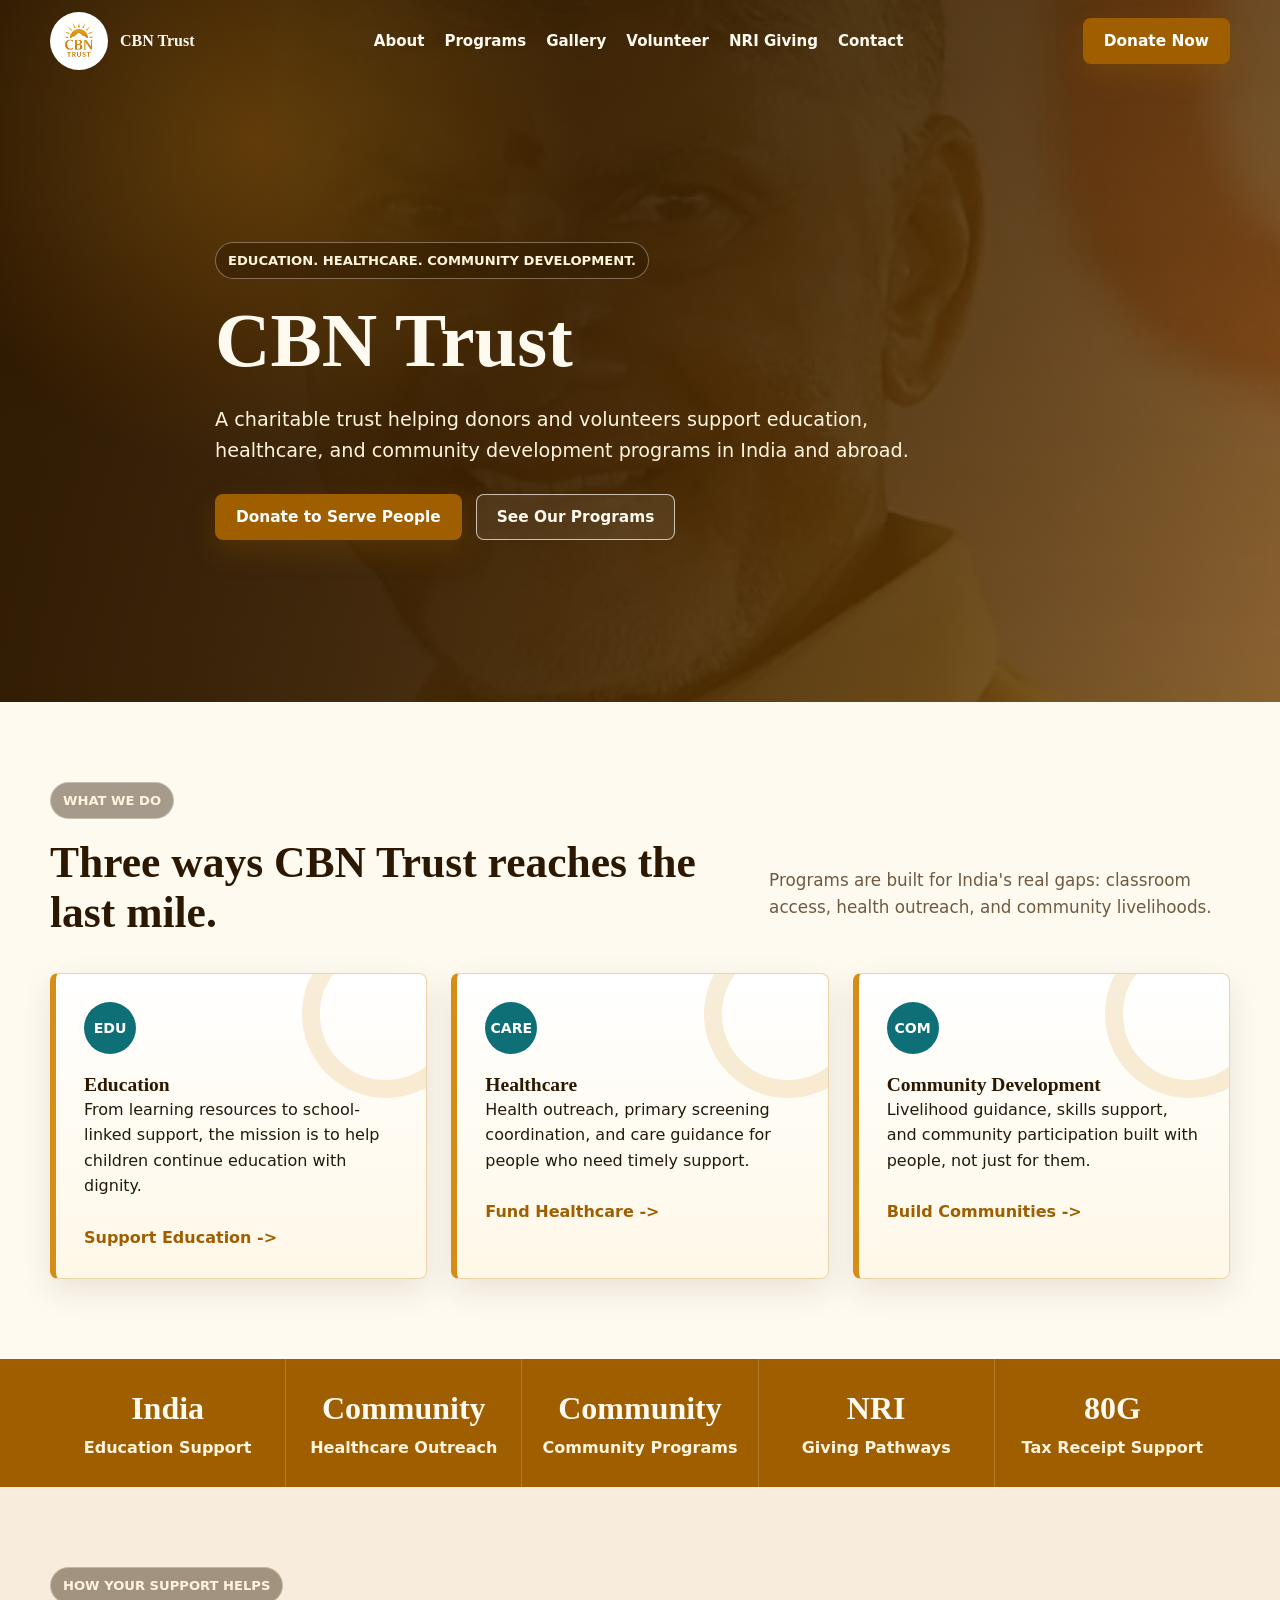
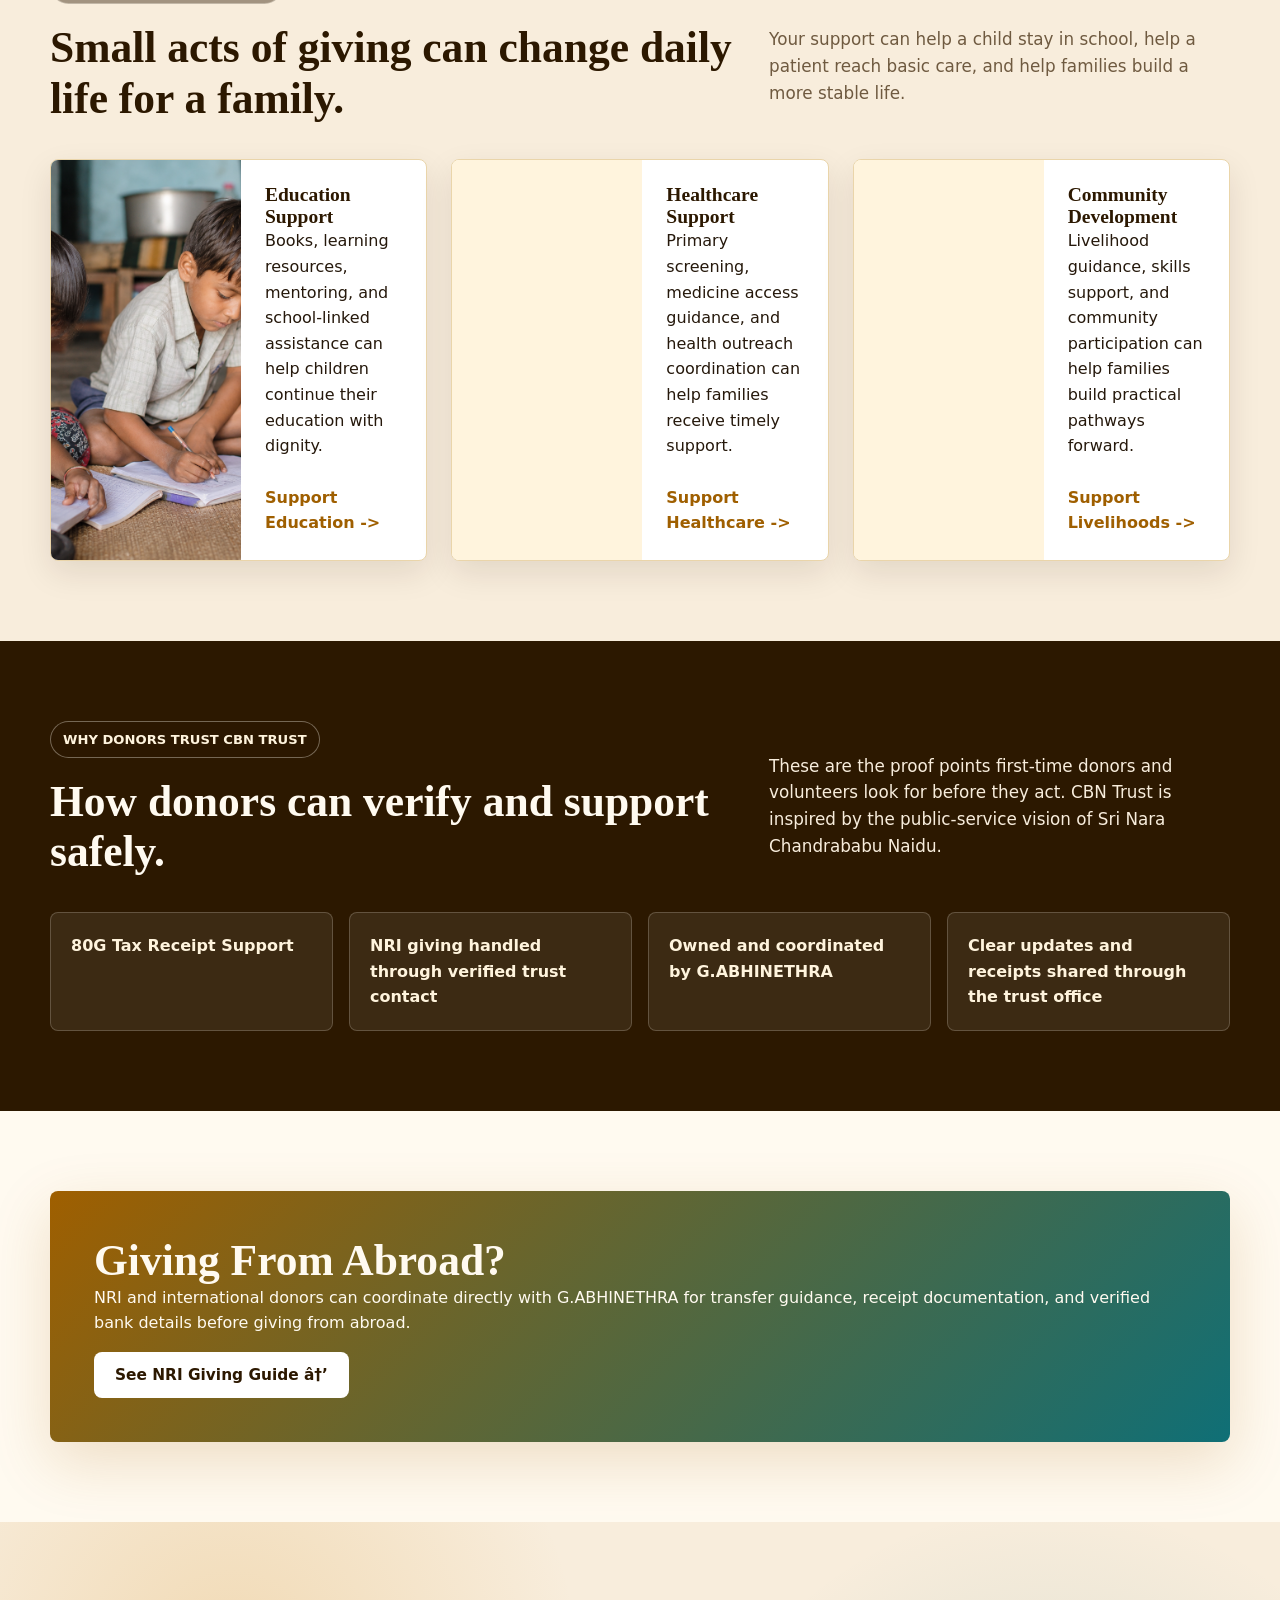
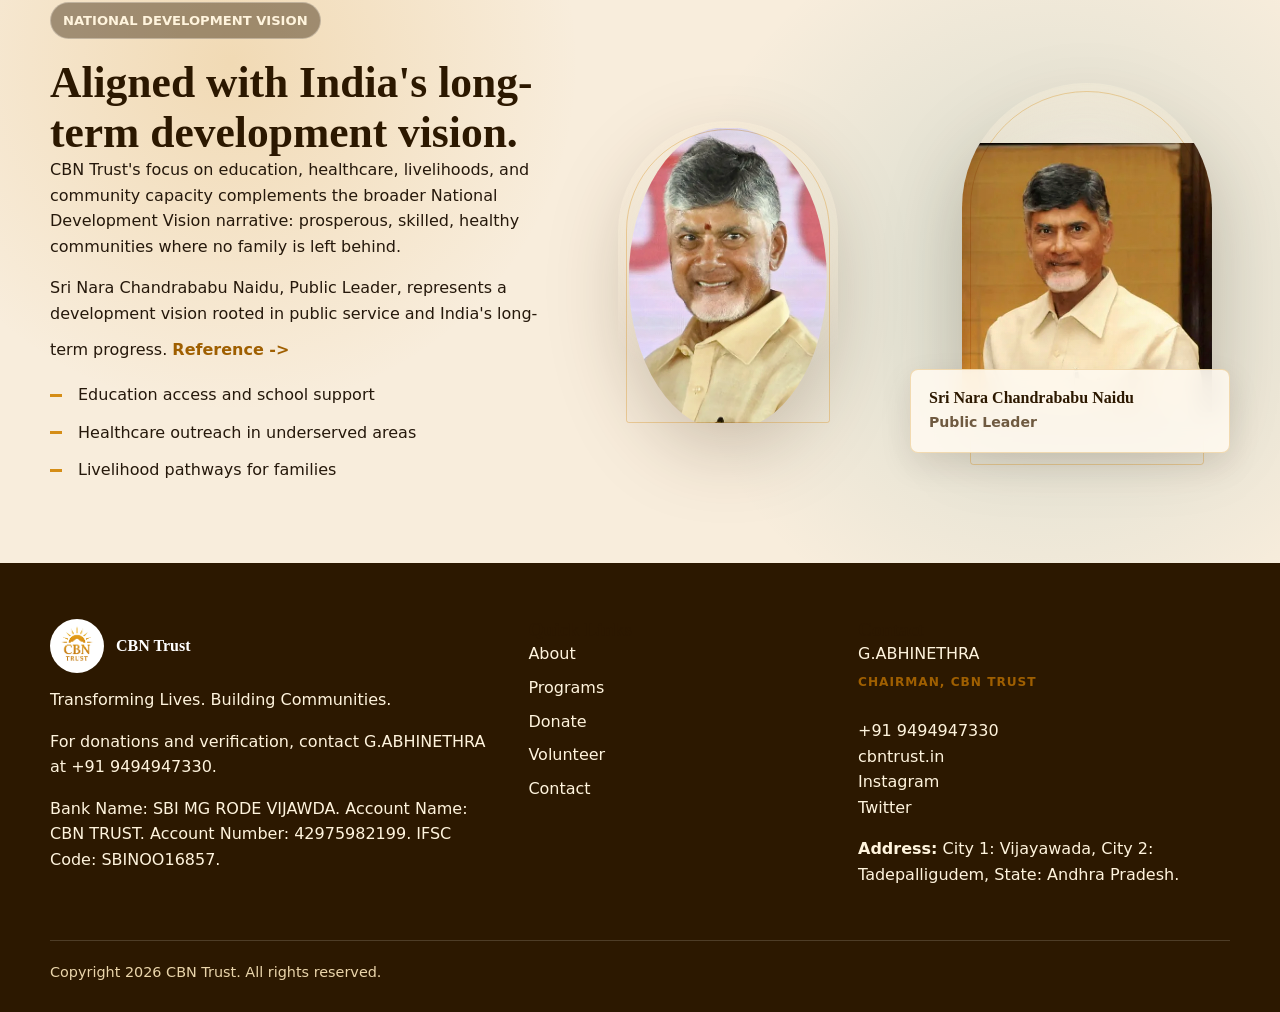
==== commit 92ecea78: "Updated website" ====
--- a/index.html
+++ b/index.html
@@ -1,27 +1,27 @@
-<!DOCTYPE html>
+﻿<!DOCTYPE html>
 <html lang="en">
 <head>
 <meta charset="utf-8"/>
 <meta content="width=device-width, initial-scale=1" name="viewport"/>
 <title>
-   CBN Trust — Transforming Andhra Pradesh Through Education, Healthcare &amp; Community
+   CBN Trust â€” Transforming India Through Education, Healthcare &amp; Community
   </title>
-<meta content="CBN Trust is Andhra Pradesh's most trusted nonprofit, delivering ground-level change in education, healthcare and community development. Donate. Volunteer. Partner." name="description"/>
+<meta content="CBN Trust supports education, healthcare, and community development with direct donor coordination. Donate. Volunteer. Partner." name="description"/>
 <link href="index.html" rel="canonical"/>
-<meta content="CBN Trust — Transforming Andhra Pradesh Through Education, Healthcare &amp; Community" property="og:title"/>
-<meta content="CBN Trust is Andhra Pradesh's most trusted nonprofit, delivering ground-level change in education, healthcare and community development. Donate. Volunteer. Partner." property="og:description"/>
+<meta content="CBN Trust â€” Transforming India Through Education, Healthcare &amp; Community" property="og:title"/>
+<meta content="CBN Trust supports education, healthcare, and community development with direct donor coordination. Donate. Volunteer. Partner." property="og:description"/>
 <meta content="assets/og-image.jpg" property="og:image"/>
 <meta content="website" property="og:type"/>
 <meta content="CBN Trust" property="og:site_name"/>
 <meta content="summary_large_image" name="twitter:card"/>
-<meta content="CBN Trust — Transforming Andhra Pradesh Through Education, Healthcare &amp; Community" name="twitter:title"/>
-<meta content="CBN Trust is Andhra Pradesh's most trusted nonprofit, delivering ground-level change in education, healthcare and community development. Donate. Volunteer. Partner." name="twitter:description"/>
+<meta content="CBN Trust â€” Transforming India Through Education, Healthcare &amp; Community" name="twitter:title"/>
+<meta content="CBN Trust supports education, healthcare, and community development with direct donor coordination. Donate. Volunteer. Partner." name="twitter:description"/>
 <meta content="assets/og-image.jpg" name="twitter:image"/>
 <link href="../external/css2__9d5d51e5dbc681a1.css" rel="stylesheet"/>
 <link href="css/variables.css" rel="stylesheet"/>
 <link href="css/global.css" rel="stylesheet"/>
 <script type="application/ld+json">
-   {"@context":"https://schema.org","@type":"NGO","name":"CBN Trust","description":"CBN Trust is dedicated to creating sustainable social and economic transformation in Andhra Pradesh through innovative programs in education, healthcare, and community development.","url":"https://cbntrust.org","logo":"https://cbntrust.org/assets/logo.png","areaServed":"Andhra Pradesh, India","foundingLocation":"Andhra Pradesh, India"}
+   {"@context":"https://schema.org","@type":"NGO","name":"CBN Trust","description":"CBN Trust supports education, healthcare, community development, and donor coordination for people in India and abroad.","url":"https://cbntrust.org","logo":"https://cbntrust.org/assets/logo.png","areaServed":["India","Global"]}
   </script>
 </head>
 <body>
@@ -84,11 +84,11 @@
 <span class="eyebrow">
       Education. Healthcare. Community development.
      </span>
-<h1>CBN Trust for AP</h1>
-<p>A local trust helping donors and volunteers support education, healthcare, and community development programs across Andhra Pradesh.</p>
+<h1>CBN Trust</h1>
+<p>A charitable trust helping donors and volunteers support education, healthcare, and community development programs in India and abroad.</p>
 <div class="cta-row">
-<a aria-label="Donate to Andhra Pradesh's future" class="button primary" href="donate.html">
-       Donate to AP's Future
+<a aria-label="Donate to support CBN Trust programs" class="button primary" href="donate.html">
+       Donate to Serve People
       </a>
 <a aria-label="See CBN Trust programs" class="button secondary" href="programs.html">
        See Our Programs
@@ -108,7 +108,7 @@
        </h2>
 </div>
 <p>
-       Programs are built for Andhra Pradesh's real gaps: classroom access, health outreach, and community livelihoods.
+       Programs are built for India's real gaps: classroom access, health outreach, and community livelihoods.
       </p>
 </div>
 <div class="grid three">
@@ -118,27 +118,27 @@
         Education
        </h3>
 <p>
-        From learning centers to school infrastructure, we're keeping every child in a classroom.
+        From learning resources to school-linked support, the mission is to help children continue education with dignity.
        </p>
 <a class="text-link" href="programs.html">Support Education -&gt;</a>
 </article>
 <article class="card pillar-card reveal">
-<span class="icon">HEALTH</span>
+<span class="icon">CARE</span>
 <h3>
         Healthcare
        </h3>
 <p>
-        Mobile clinics, blood donation drives, and health camps reaching the unreached.
+        Health outreach, primary screening coordination, and care guidance for people who need timely support.
        </p>
 <a class="text-link" href="programs.html">Fund Healthcare -&gt;</a>
 </article>
 <article class="card pillar-card reveal">
-<span class="icon">COMM</span>
+<span class="icon">COM</span>
 <h3>
         Community Development
        </h3>
 <p>
-        SHGs, livelihood programs, and rural uplift built with communities, not just for them.
+        Livelihood guidance, skills support, and community participation built with people, not just for them.
        </p>
 <a class="text-link" href="programs.html">Build Communities -&gt;</a>
 </article>
@@ -147,24 +147,22 @@
 </section><section aria-label="Impact numbers" class="stats-band">
 <div class="container stats-grid">
 <div class="stat">
+<strong data-count="0">India</strong>
+<span>
+       Education Support
+      </span>
+</div>
+<div class="stat">
 <strong data-count="0">
-       AP
-      </strong>
-<span>
-       Education Support
+       Community
+      </strong>
+<span>
+       Healthcare Outreach
       </span>
 </div>
 <div class="stat">
 <strong data-count="0">
-       Rural
-      </strong>
-<span>
-       Healthcare Outreach
-      </span>
-</div>
-<div class="stat">
-<strong data-count="0">
-       Village
+       Community
       </strong>
 <span>
        Community Programs
@@ -188,59 +186,7 @@
 </div>
 </div>
 </section>
-<section class="section alt">
-<div class="container">
-<div class="section-head reveal">
-<div>
-<span class="eyebrow">
-        Lives We've Touched
-       </span>
-<h2>Program stories from the field.</h2>
-</div>
-<p>
-       These story cards are written around the trust's core program areas so donors understand the kind of change their support enables.
-      </p>
-</div>
-<div class="grid three">
-<article class="story-card reveal">
-<img alt="Children and community members during an education support activity" decoding="async" loading="lazy" src="assets/images/program-education.webp"/>
-<div>
-<h3>
-         Ravi, 9, Srikakulam
-        </h3>
-<p>
-         Education support helps children continue learning through books, mentoring, school supplies, and local community coordination.
-        </p>
-<a class="text-link" href="donate.html">Donate for Stories Like This -&gt;</a>
-</div>
-</article>
-<article class="story-card reveal">
-<img alt="Healthcare outreach activity in Andhra Pradesh" decoding="async" loading="lazy" src="assets/images/program-healthcare.webp"/>
-<div>
-<h3>
-         Lakshmi, Kurnool
-        </h3>
-<p>
-         Healthcare outreach brings primary screening, camp support, and follow-up guidance closer to families who cannot easily travel for care.
-        </p>
-<a class="text-link" href="donate.html">Fund a Health Camp -&gt;</a>
-</div>
-</article>
-<article class="story-card reveal">
-<img alt="Community development program photo in Andhra Pradesh" decoding="async" loading="lazy" src="assets/images/program-community.webp"/>
-<div>
-<h3>
-         Women's SHG, Nellore
-        </h3>
-<p>
-         Community development support helps women and families build practical livelihood pathways through SHG-style local participation.
-        </p>
-<a class="text-link" href="donate.html">Support Livelihoods -&gt;</a>
-</div>
-</article>
-</div>
-</div>
-</section>
+<section class="section alt"><div class="container"><div class="section-head reveal"><div><span class="eyebrow">How Your Support Helps</span><h2>Small acts of giving can change daily life for a family.</h2></div><p>Your support can help a child stay in school, help a patient reach basic care, and help families build a more stable life.</p></div><div class="grid three"><article class="story-card reveal"><img alt="Children studying with education support" decoding="async" loading="lazy" src="assets/images/education-support.png"/><div><h3>Education Support</h3><p>Books, learning resources, mentoring, and school-linked assistance can help children continue their education with dignity.</p><a class="text-link" href="donate.html">Support Education -&gt;</a></div></article><article class="story-card reveal"><img alt="Family receiving healthcare guidance" decoding="async" loading="lazy" src="assets/images/healthcare-support.png"/><div><h3>Healthcare Support</h3><p>Primary screening, medicine access guidance, and health outreach coordination can help families receive timely support.</p><a class="text-link" href="donate.html">Support Healthcare -&gt;</a></div></article><article class="story-card reveal"><img alt="Women working together for livelihood support" decoding="async" loading="lazy" src="assets/images/livelihood-support.png"/><div><h3>Community Development</h3><p>Livelihood guidance, skills support, and community participation can help families build practical pathways forward.</p><a class="text-link" href="donate.html">Support Livelihoods -&gt;</a></div></article></div></div></section>
 <section class="section dark">
 <div class="container">
 <div class="section-head reveal">
@@ -251,14 +197,14 @@
 <h2>How donors can verify and support safely.</h2>
 </div>
 <p>
-       These are the proof points first-time donors and volunteers look for before they act. CBN Trust has been working for many years under the inspiration of Sri Nara Chandrababu Naidu.
+       These are the proof points first-time donors and volunteers look for before they act. CBN Trust is inspired by the public-service vision of Sri Nara Chandrababu Naidu.
       </p>
 </div>
 <div class="trust-row">
 <div class="trust-item reveal">80G Tax Receipt Support</div>
 <div class="trust-item reveal">NRI giving handled through verified trust contact</div>
 <div class="trust-item reveal">Owned and coordinated by G.ABHINETHRA</div>
-<div class="trust-item reveal">Field-verified programs with photo documentation</div>
+<div class="trust-item reveal">Clear updates and receipts shared through the trust office</div>
 </div>
 </div>
 </section>
@@ -266,13 +212,13 @@
 <div class="container">
 <div class="banner reveal">
 <h2>
-       Giving From the USA, UK, UAE or Australia?
+       Giving From Abroad?
       </h2>
 <p>
-       NRI donors can coordinate directly with G.ABHINETHRA for the safest transfer route, receipt documentation, and bank details before giving from abroad.
+       NRI and international donors can coordinate directly with G.ABHINETHRA for transfer guidance, receipt documentation, and verified bank details before giving from abroad.
       </p>
 <a aria-label="See NRI giving guide" class="button light" href="nri-giving.html">
-       See NRI Giving Guide →
+       See NRI Giving Guide â†’
       </a>
 </div>
 </div>
@@ -281,16 +227,16 @@
 <div class="container cbn-showcase">
 <div class="cbn-copy reveal">
 <span class="eyebrow">
-       Swarna Andhra 2047
+       National Development Vision
       </span>
 <h2>
-       Aligned with Andhra Pradesh's long-term development vision.
+       Aligned with India's long-term development vision.
       </h2>
 <p>
-       CBN Trust's focus on education, healthcare, livelihoods, and community capacity complements the broader Swarna Andhra 2047 narrative: a prosperous, skilled, healthy state where no family is left behind.
+       CBN Trust's focus on education, healthcare, livelihoods, and community capacity complements the broader National Development Vision narrative: prosperous, skilled, healthy communities where no family is left behind.
       </p>
 <p>
-       Sri Nara Chandrababu Naidu, Hon'ble Chief Minister of Andhra Pradesh, represents a development vision rooted in public service and Andhra Pradesh's long-term progress.
+       Sri Nara Chandrababu Naidu, Public Leader, represents a development vision rooted in public service and India's long-term progress.
        <a class="text-link" href="https://en.wikipedia.org/wiki/N._Chandrababu_Naidu" rel="noopener" target="_blank">Reference -&gt;</a>
 </p>
 <ul class="list-check">
@@ -301,7 +247,7 @@
         Healthcare outreach in underserved areas
        </li>
 <li>
-        Livelihood pathways for rural families
+        Livelihood pathways for families
        </li>
 </ul>
 </div>
@@ -317,7 +263,7 @@
         Sri Nara Chandrababu Naidu
        </strong>
 <span>
-        Hon'ble Chief Minister of Andhra Pradesh
+        Public Leader
        </span>
 </div>
 </div>
@@ -365,7 +311,7 @@
       </a>
 </div>
 </div>
-<div><h3>Contact</h3><p>G.ABHINETHRA<br/><span class="designation">CHAIRMAN, CBN TRUST</span><br/>+91 9494947330<br/><a href="mailto:cbntrustreal@gmail.com">cbntrustreal@gmail.com</a><br/><a href="https://instagram.com/cbntrust12625" rel="noopener" target="_blank">Instagram</a><br/><a href="https://x.com/cbntrust" rel="noopener" target="_blank">Twitter</a></p><p class="address-line"><strong>Address:</strong> City 1: Vijayawada, City 2: <a href="https://en.wikipedia.org/wiki/Tadepalligudem" rel="noopener" target="_blank">Tadepalligudem</a>, State: Andhra Pradesh.</p></div>
+<div><h3>Contact</h3><p>G.ABHINETHRA<br/><span class="designation">CHAIRMAN, CBN TRUST</span><br/>+91 9494947330<br/><a href="mailto:cbntrust.in">cbntrust.in</a><br/><a href="https://instagram.com/cbntrust12625" rel="noopener" target="_blank">Instagram</a><br/><a href="https://x.com/cbntrust" rel="noopener" target="_blank">Twitter</a></p><p class="address-line"><strong>Address:</strong> City 1: Vijayawada, City 2: <a href="https://en.wikipedia.org/wiki/Tadepalligudem" rel="noopener" target="_blank">Tadepalligudem</a>, State: Andhra Pradesh.</p></div>
 </div>
 <div class="container footer-bottom">Copyright 2026 CBN Trust. All rights reserved.</div>
 </footer>
@@ -376,3 +322,9 @@
 </script>
 </body>
 </html>
+
+
+
+
+
+
--- a/css/variables.css
+++ b/css/variables.css
@@ -1,4 +1,4 @@
-:root {
+﻿:root {
   --color-primary: #d58d16;
   --color-primary-dark: #9f5f00;
   --color-secondary: #0f6f76;
@@ -11,8 +11,8 @@
   --color-surface-gold: #fff4dd;
   --color-border: #ead5aa;
   --color-dark: #2c1800;
-  --font-display: "Cinzel", "Tiro Telugu", Georgia, serif;
-  --font-body: "Lato", "Tiro Telugu", system-ui, sans-serif;
+  --font-display: "Cinzel", Georgia, serif;
+  --font-body: "Lato", system-ui, sans-serif;
   --radius: 8px;
   --shadow-primary: 0 20px 60px rgba(159, 95, 0, 0.18);
   --shadow-soft: 0 12px 32px rgba(37, 24, 11, 0.1);
@@ -26,3 +26,4 @@
     --section-space: 48px;
   }
 }
+
--- a/css/global.css
+++ b/css/global.css
@@ -1,4 +1,4 @@
-* {
+﻿* {
   box-sizing: border-box;
 }
 
@@ -345,7 +345,7 @@
   padding: 112px 0 56px;
   overflow: hidden;
   color: #fffaf0;
-  background: var(--gradient-hero), url('../assets/images/gallery-wide.webp') center/cover;
+  background: var(--gradient-hero), url('../assets/images/cbn-brand-image.webp') center/cover;
 }
 
 .page-hero {
@@ -508,14 +508,18 @@
 
 .icon {
   display: grid;
-  width: 48px;
-  height: 48px;
+  width: 52px;
+  height: 52px;
   place-items: center;
   margin-bottom: 20px;
   border-radius: 50%;
   color: #fff;
   background: var(--color-secondary);
-  font-size: 1.35rem;
+  font-size: 0.88rem;
+  font-weight: 900;
+  letter-spacing: 0;
+  line-height: 1;
+  text-align: center;
 }
 
 .text-link {
@@ -971,8 +975,8 @@
   top: 100px;
 }
 
-.map-placeholder,
-.video-placeholder {
+.info-panel,
+.video-panel {
   display: grid;
   min-height: 300px;
   place-items: center;
@@ -1036,17 +1040,20 @@
     background: var(--color-dark);
   }
 
-  .nav-links a.active,
-  .nav-links a:hover {
-    color: var(--color-dark);
+  .site-header .nav-links a.active,
+  .site-header .nav-links a:hover,
+  .site-header:not(.scrolled):not(.solid) .nav-links a.active,
+  .site-header:not(.scrolled):not(.solid) .nav-links a:hover {
+    color: var(--color-dark) !important;
     background: #fff4dd;
     box-shadow: inset 4px 0 0 var(--color-primary);
   }
 
-  .nav-links a:focus-visible {
+  .site-header .nav-links a:focus-visible,
+  .site-header:not(.scrolled):not(.solid) .nav-links a:focus-visible {
     outline: 3px solid var(--color-primary);
     outline-offset: 2px;
-    color: var(--color-dark);
+    color: var(--color-dark) !important;
     background: #fffaf0;
   }
 
@@ -1309,3 +1316,4 @@
     padding-bottom: 78px;
   }
 }
+
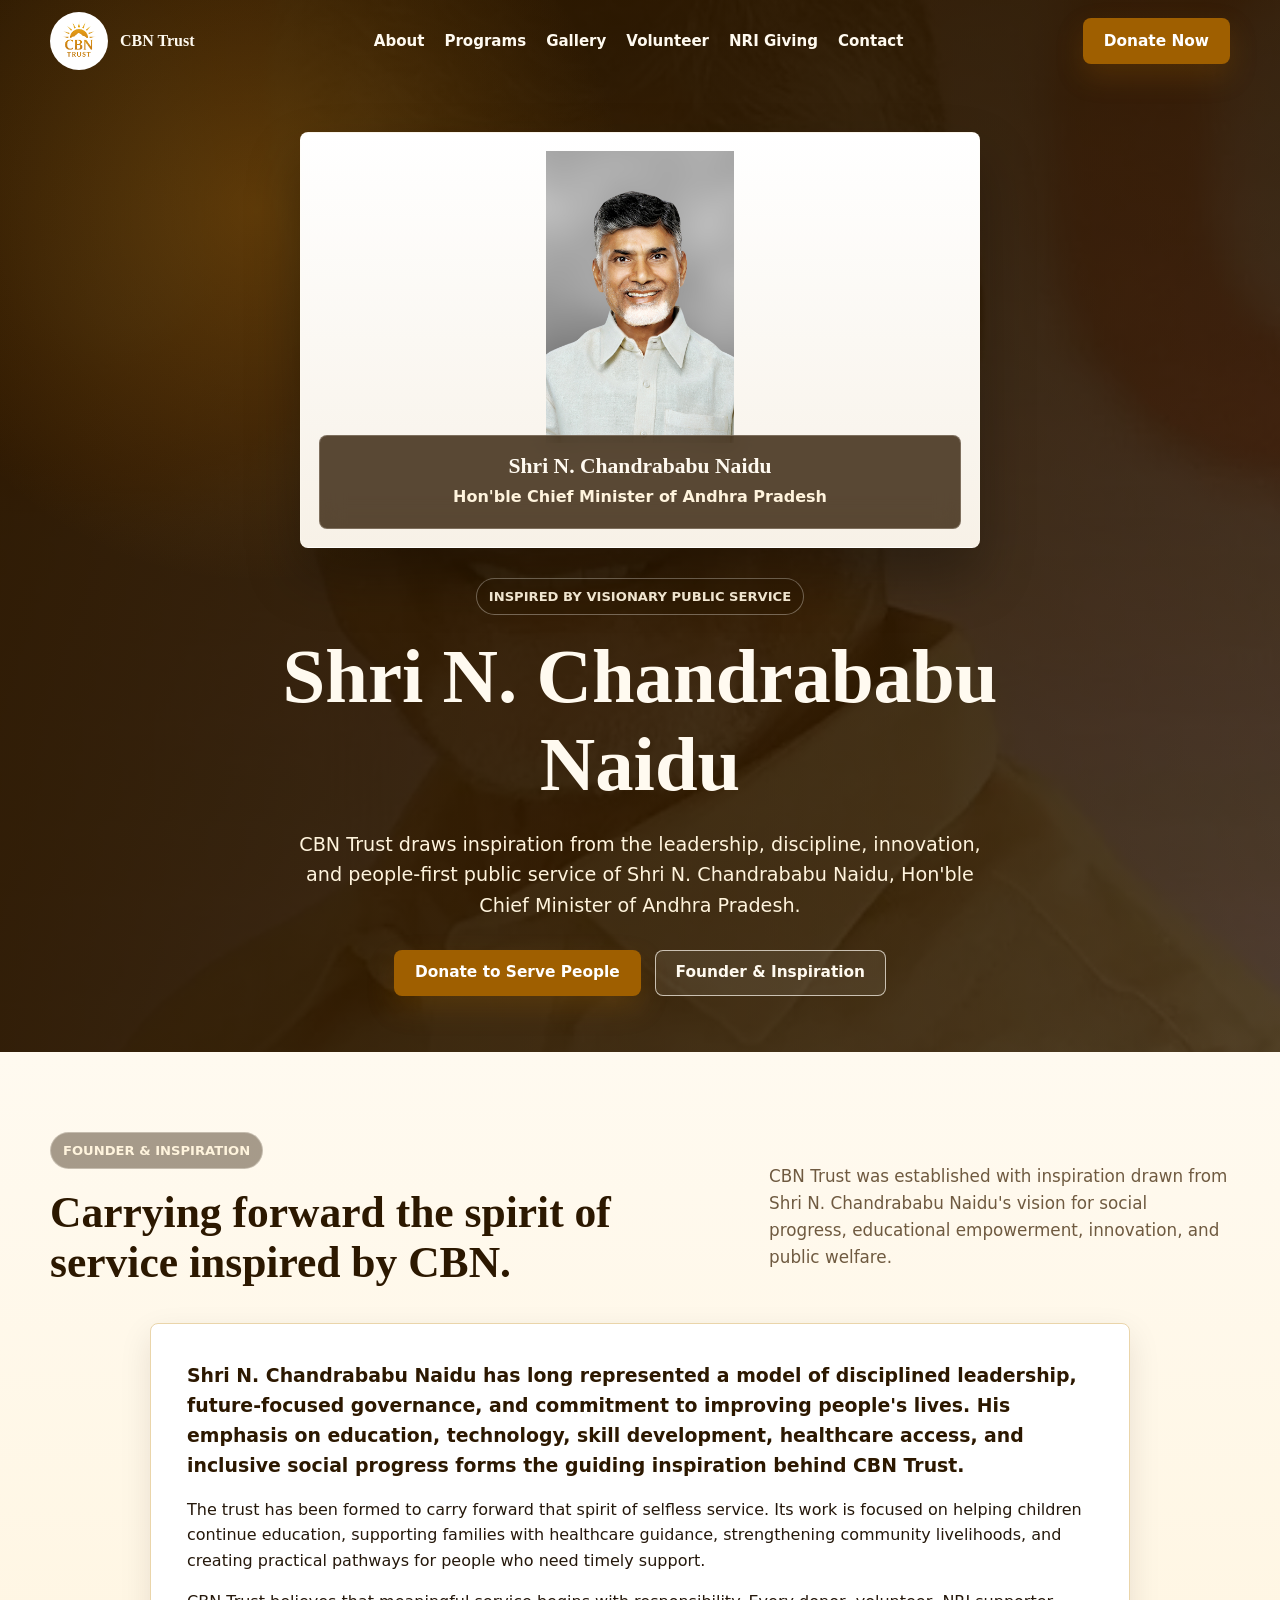
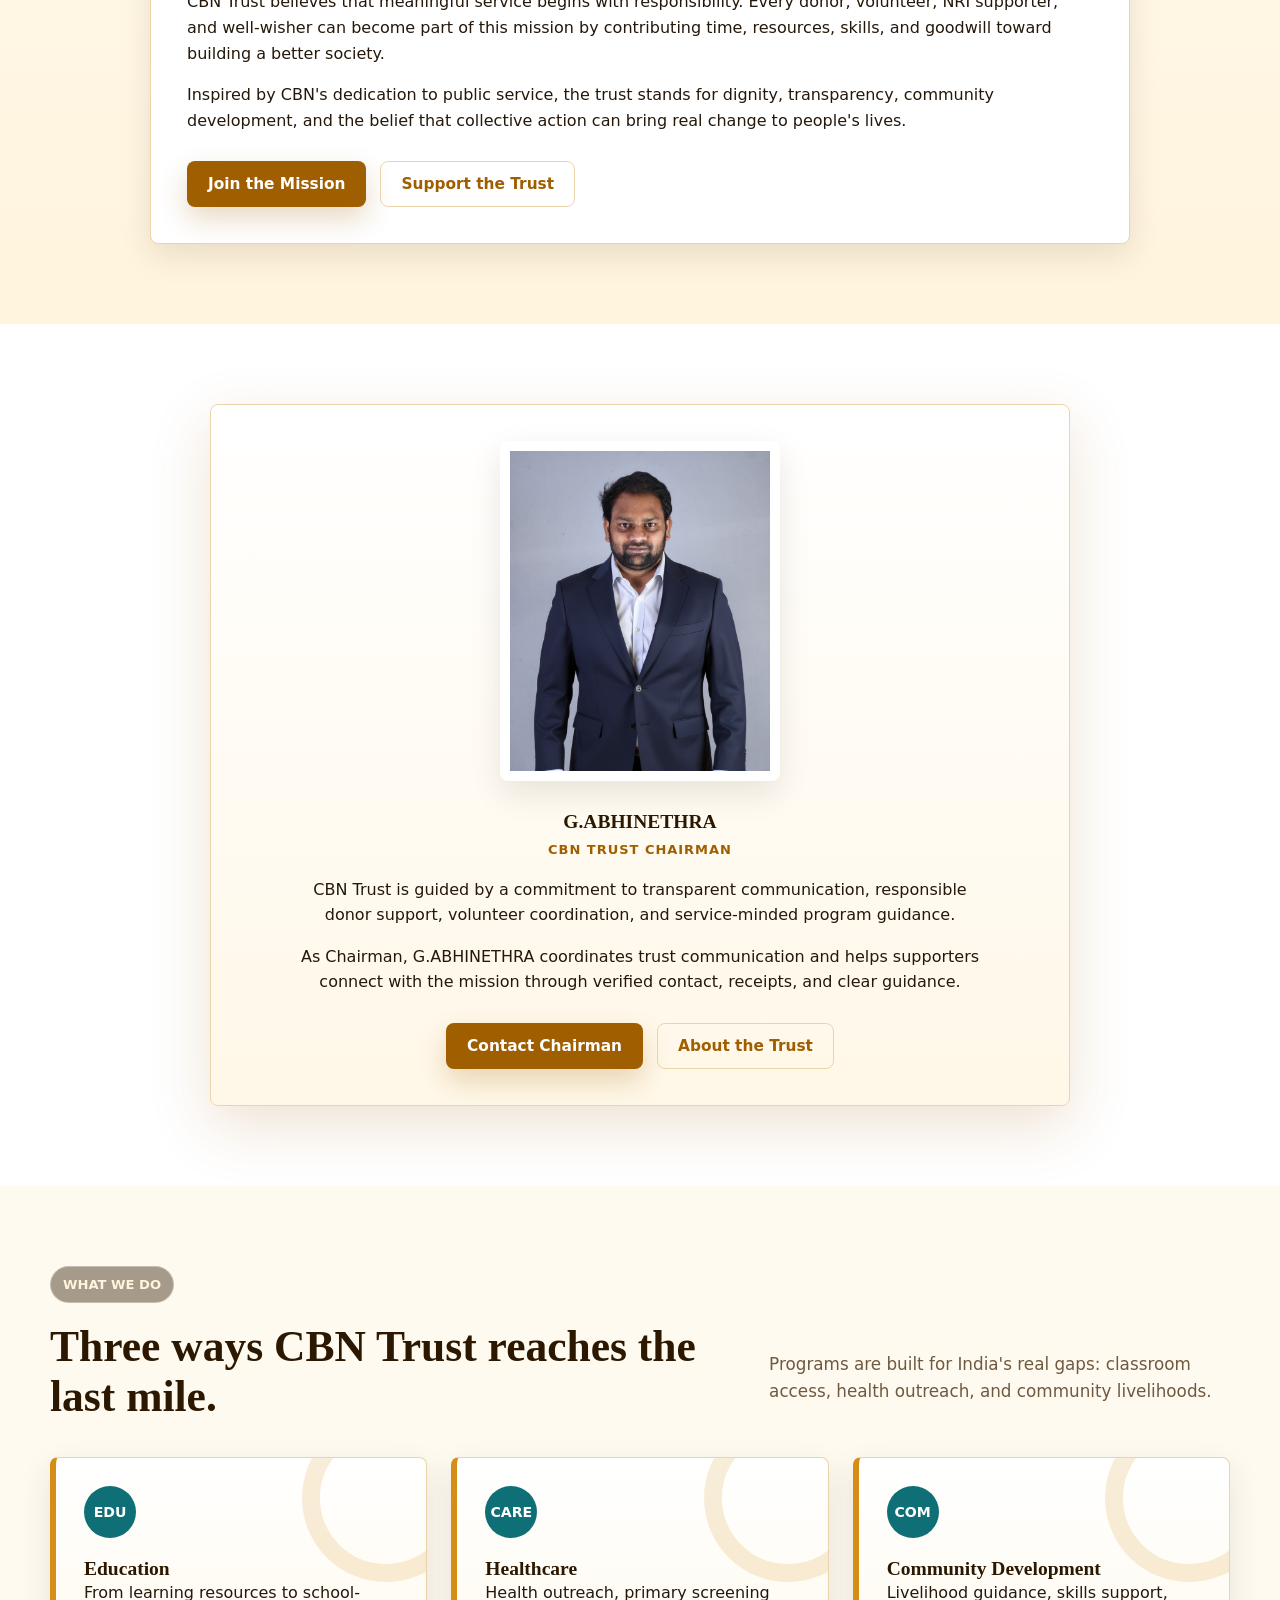
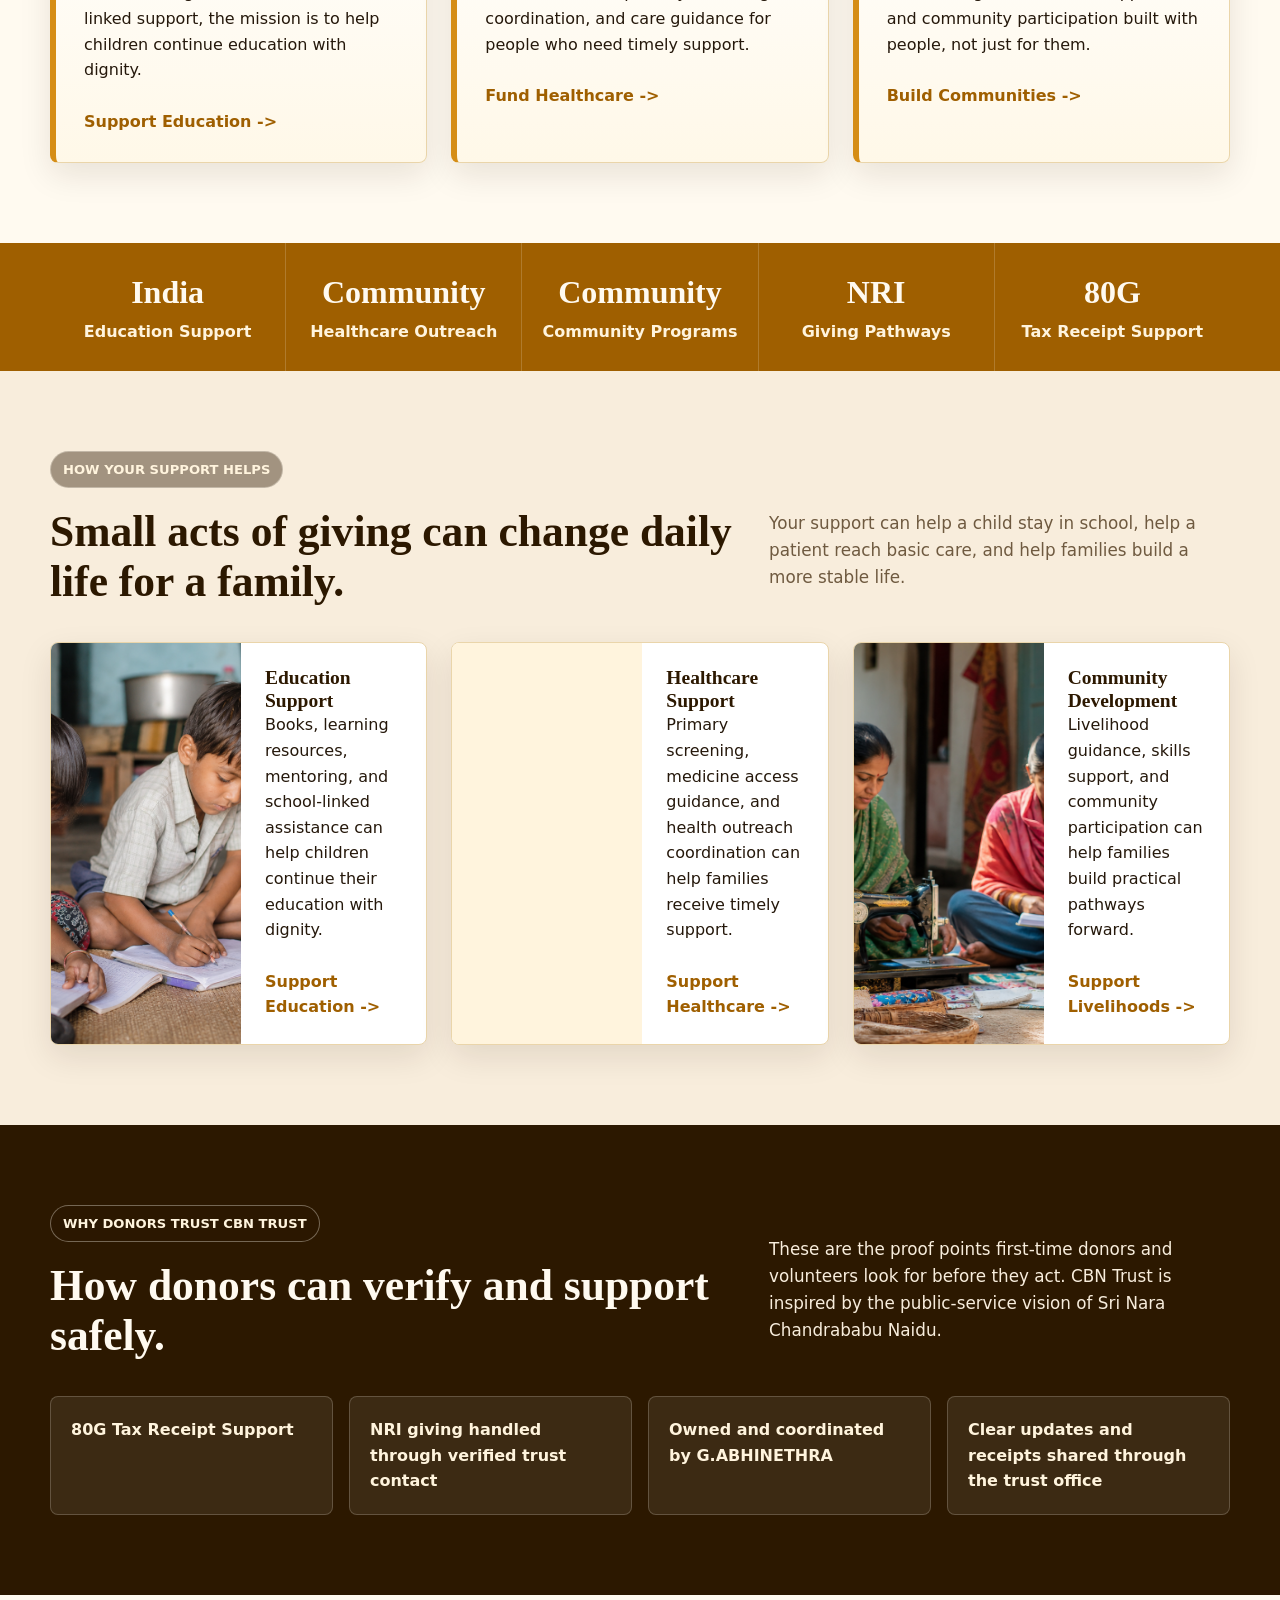
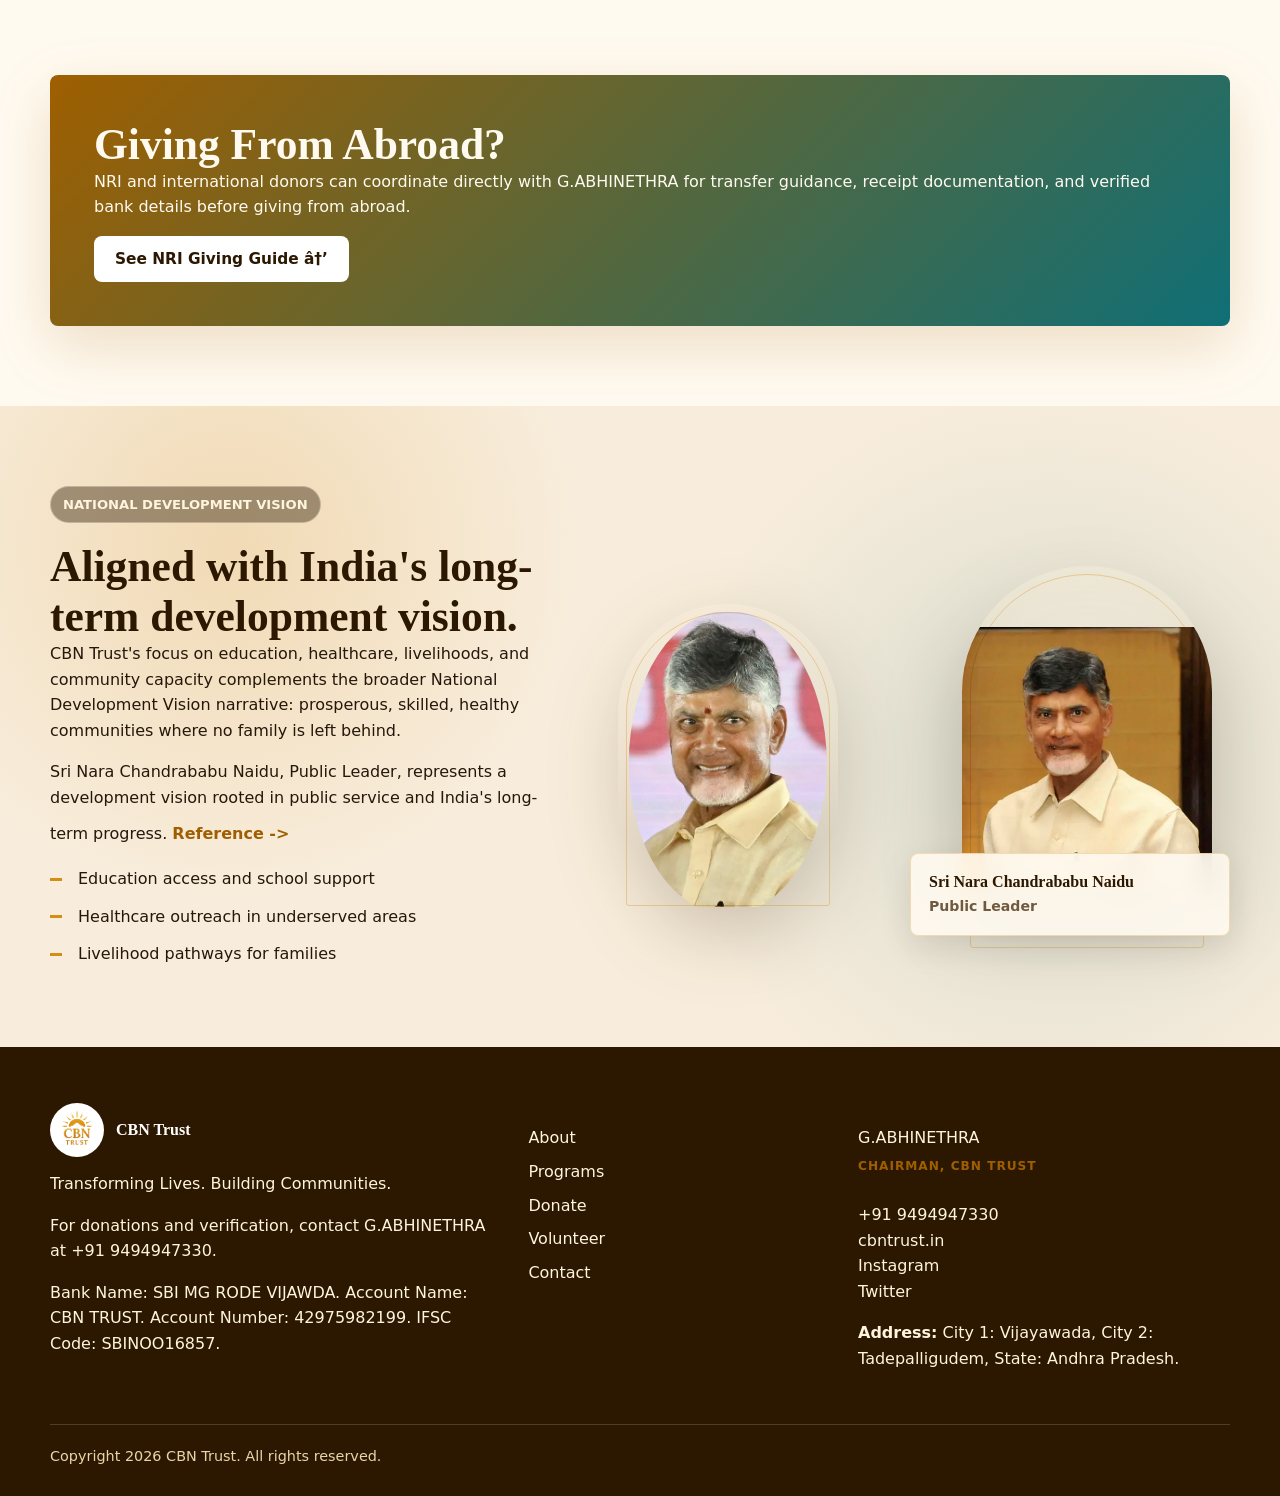
==== commit 4c99687e: "Update homepage CBN inspiration layout" ====
--- a/index.html
+++ b/index.html
@@ -4,18 +4,18 @@
 <meta charset="utf-8"/>
 <meta content="width=device-width, initial-scale=1" name="viewport"/>
 <title>
-   CBN Trust â€” Transforming India Through Education, Healthcare &amp; Community
+   CBN Trust | Inspired by Shri N. Chandrababu Naidu
   </title>
-<meta content="CBN Trust supports education, healthcare, and community development with direct donor coordination. Donate. Volunteer. Partner." name="description"/>
+<meta content="CBN Trust is inspired by the visionary leadership, dedication, and public service of Shri N. Chandrababu Naidu, supporting education, healthcare, community development, and social welfare." name="description"/>
 <link href="index.html" rel="canonical"/>
-<meta content="CBN Trust â€” Transforming India Through Education, Healthcare &amp; Community" property="og:title"/>
-<meta content="CBN Trust supports education, healthcare, and community development with direct donor coordination. Donate. Volunteer. Partner." property="og:description"/>
+<meta content="CBN Trust | Inspired by Shri N. Chandrababu Naidu" property="og:title"/>
+<meta content="CBN Trust is inspired by the visionary leadership, dedication, and public service of Shri N. Chandrababu Naidu, supporting education, healthcare, community development, and social welfare." property="og:description"/>
 <meta content="assets/og-image.jpg" property="og:image"/>
 <meta content="website" property="og:type"/>
 <meta content="CBN Trust" property="og:site_name"/>
 <meta content="summary_large_image" name="twitter:card"/>
-<meta content="CBN Trust â€” Transforming India Through Education, Healthcare &amp; Community" name="twitter:title"/>
-<meta content="CBN Trust supports education, healthcare, and community development with direct donor coordination. Donate. Volunteer. Partner." name="twitter:description"/>
+<meta content="CBN Trust | Inspired by Shri N. Chandrababu Naidu" name="twitter:title"/>
+<meta content="CBN Trust is inspired by the visionary leadership, dedication, and public service of Shri N. Chandrababu Naidu, supporting education, healthcare, community development, and social welfare." name="twitter:description"/>
 <meta content="assets/og-image.jpg" name="twitter:image"/>
 <link href="../external/css2__9d5d51e5dbc681a1.css" rel="stylesheet"/>
 <link href="css/variables.css" rel="stylesheet"/>
@@ -79,21 +79,82 @@
 </div>
 </header>
 <main>
-<section class="hero home-hero">
-<div class="container hero-copy reveal visible">
-<span class="eyebrow">
-      Education. Healthcare. Community development.
+<section class="hero cbn-home-hero">
+<div class="container hero-feature reveal visible">
+<figure class="hero-cbn-photo">
+<img alt="Shri N. Chandrababu Naidu" decoding="async" src="assets/images/cbn-founder-inspiration.jpg"/>
+<figcaption>
+<strong>Shri N. Chandrababu Naidu</strong>
+<span>Hon'ble Chief Minister of Andhra Pradesh</span>
+</figcaption>
+</figure>
+<div class="hero-copy">
+<span class="eyebrow">
+      Inspired by visionary public service
      </span>
-<h1>CBN Trust</h1>
-<p>A charitable trust helping donors and volunteers support education, healthcare, and community development programs in India and abroad.</p>
+<h1>Shri N. Chandrababu Naidu</h1>
+<p class="hero-centered-copy">CBN Trust draws inspiration from the leadership, discipline, innovation, and people-first public service of Shri N. Chandrababu Naidu, Hon'ble Chief Minister of Andhra Pradesh.</p>
 <div class="cta-row">
 <a aria-label="Donate to support CBN Trust programs" class="button primary" href="donate.html">
        Donate to Serve People
       </a>
-<a aria-label="See CBN Trust programs" class="button secondary" href="programs.html">
-       See Our Programs
-      </a>
-</div>
+<a aria-label="Read about CBN Trust inspiration" class="button secondary" href="#founder-inspiration">
+       Founder &amp; Inspiration
+      </a>
+</div>
+</div>
+</div>
+</section>
+<section class="section founder-inspiration" id="founder-inspiration">
+<div class="container">
+<div class="section-head reveal">
+<div>
+<span class="eyebrow">
+        Founder &amp; Inspiration
+       </span>
+<h2>
+        Carrying forward the spirit of service inspired by CBN.
+       </h2>
+</div>
+<p>
+       CBN Trust was established with inspiration drawn from Shri N. Chandrababu Naidu's vision for social progress, educational empowerment, innovation, and public welfare.
+      </p>
+</div>
+<article class="founder-article founder-article-wide reveal">
+<p class="founder-lead">
+        Shri N. Chandrababu Naidu has long represented a model of disciplined leadership, future-focused governance, and commitment to improving people's lives. His emphasis on education, technology, skill development, healthcare access, and inclusive social progress forms the guiding inspiration behind CBN Trust.
+       </p>
+<p>
+        The trust has been formed to carry forward that spirit of selfless service. Its work is focused on helping children continue education, supporting families with healthcare guidance, strengthening community livelihoods, and creating practical pathways for people who need timely support.
+       </p>
+<p>
+        CBN Trust believes that meaningful service begins with responsibility. Every donor, volunteer, NRI supporter, and well-wisher can become part of this mission by contributing time, resources, skills, and goodwill toward building a better society.
+       </p>
+<p>
+        Inspired by CBN's dedication to public service, the trust stands for dignity, transparency, community development, and the belief that collective action can bring real change to people's lives.
+       </p>
+<div class="cta-row">
+<a class="button primary" href="volunteer.html">Join the Mission</a>
+<a class="button ghost" href="donate.html">Support the Trust</a>
+</div>
+</article>
+</div>
+</section>
+<section class="section chairman-section">
+<div class="container">
+<article class="chairman-modern-card reveal">
+<img alt="G.ABHINETHRA, Chairman of CBN Trust" decoding="async" loading="lazy" src="assets/images/owner-abhinethra.png"/>
+<div>
+<h3>G.ABHINETHRA</h3>
+<p class="designation"><font size="2">CBN TRUST CHAIRMAN</font></p>
+<p>CBN Trust is guided by a commitment to transparent communication, responsible donor support, volunteer coordination, and service-minded program guidance.</p>
+<p>As Chairman, G.ABHINETHRA coordinates trust communication and helps supporters connect with the mission through verified contact, receipts, and clear guidance.</p>
+<div class="cta-row">
+<a class="button primary" href="contact.html">Contact Chairman</a>
+<a class="button ghost" href="about.html">About the Trust</a>
+</div>
+</div>
+</article>
 </div>
 </section>
 <section class="section">
--- a/css/global.css
+++ b/css/global.css
@@ -376,6 +376,89 @@
   margin-top: 24px;
 }
 
+.cbn-home-hero {
+  min-height: 92vh;
+  background:
+    linear-gradient(180deg, rgba(44, 24, 0, 0.92), rgba(44, 24, 0, 0.72)),
+    url('../assets/images/cbn-brand-image.webp') center/cover;
+}
+
+.hero-feature {
+  display: grid;
+  grid-template-columns: 1fr;
+  gap: 30px;
+  align-items: center;
+  justify-items: center;
+  padding-top: 20px;
+  text-align: center;
+}
+
+.hero-feature .hero-copy {
+  width: min(920px, 100%);
+  margin-top: 0;
+}
+
+.hero-centered-copy {
+  margin-right: auto;
+  margin-left: auto;
+  text-align: center;
+}
+
+.hero-feature .cta-row {
+  justify-content: center;
+}
+
+.hero-cbn-photo {
+  position: relative;
+  overflow: hidden;
+  margin: 0;
+  width: min(680px, 100%);
+  border: 1px solid rgba(255, 250, 240, 0.28);
+  border-radius: var(--radius);
+  background: linear-gradient(180deg, #fff, #f7f1e7);
+  box-shadow: 0 28px 54px rgba(0, 0, 0, 0.28);
+}
+
+.hero-cbn-photo img {
+  width: 100%;
+  height: clamp(340px, 46vh, 520px);
+  min-height: 0;
+  max-height: none;
+  object-fit: contain;
+  object-position: center top;
+  padding: 18px 18px 104px;
+}
+
+.hero-cbn-photo figcaption {
+  position: absolute;
+  right: 18px;
+  bottom: 18px;
+  left: 18px;
+  padding: 18px;
+  border: 1px solid rgba(255, 250, 240, 0.22);
+  border-radius: var(--radius);
+  color: #fffaf0;
+  background: rgba(44, 24, 0, 0.78);
+  backdrop-filter: blur(12px);
+}
+
+.hero-cbn-photo strong,
+.hero-cbn-photo span {
+  display: block;
+}
+
+.hero-cbn-photo strong {
+  font-family: var(--font-display);
+  font-size: 1.35rem;
+  line-height: 1.15;
+}
+
+.hero-cbn-photo span {
+  margin-top: 6px;
+  color: #fff4dd;
+  font-weight: 800;
+}
+
 .eyebrow {
   display: inline-flex;
   margin-bottom: 18px;
@@ -585,6 +668,111 @@
 
 .story-card div {
   padding: 24px;
+}
+
+.founder-inspiration {
+  background:
+    linear-gradient(180deg, #fffaf0, #fff4dd);
+}
+
+.founder-layout {
+  display: grid;
+  grid-template-columns: minmax(0, 1fr) minmax(300px, 0.42fr);
+  gap: 32px;
+  align-items: start;
+}
+
+.founder-article,
+.founder-photo-card {
+  border: 1px solid var(--color-border);
+  border-radius: var(--radius);
+  background: var(--color-surface);
+  box-shadow: var(--shadow-soft);
+}
+
+.founder-article {
+  padding: 36px;
+}
+
+.founder-article-wide {
+  width: min(980px, 100%);
+  margin: 0 auto;
+}
+
+.founder-lead {
+  color: var(--color-dark);
+  font-size: 1.18rem;
+  font-weight: 800;
+}
+
+.founder-photo-card {
+  overflow: hidden;
+}
+
+.founder-photo-card img {
+  width: 100%;
+  height: 360px;
+  object-fit: cover;
+  object-position: top center;
+  background: var(--color-surface-gold);
+}
+
+.founder-photo-card div {
+  padding: 24px;
+}
+
+.founder-photo-card .eyebrow {
+  color: #fff4dd;
+}
+
+.chairman-section {
+  background: #fff;
+}
+
+.chairman-modern-card {
+  display: grid;
+  justify-items: center;
+  width: min(860px, 100%);
+  margin: 0 auto;
+  padding: 36px;
+  border: 1px solid var(--color-border);
+  border-radius: var(--radius);
+  background:
+    linear-gradient(180deg, #fff, #fff8e8);
+  box-shadow: var(--shadow-primary);
+  text-align: center;
+}
+
+.chairman-modern-card > img {
+  width: min(280px, 100%);
+  height: 340px;
+  margin-bottom: 24px;
+  border: 10px solid #fff;
+  border-radius: var(--radius);
+  object-fit: cover;
+  object-position: top center;
+  background: var(--color-surface-gold);
+  box-shadow: var(--shadow-soft);
+}
+
+.chairman-modern-card > div {
+  width: min(680px, 100%);
+}
+
+.chairman-modern-card .eyebrow {
+  color: #fff4dd;
+}
+
+.chairman-modern-card h2 {
+  margin-bottom: 10px;
+}
+
+.chairman-modern-card h3 {
+  margin-top: 6px;
+}
+
+.chairman-modern-card .cta-row {
+  justify-content: center;
 }
 
 .trust-row {
@@ -1100,6 +1288,8 @@
 
   .section-head,
   .split,
+  .hero-feature,
+  .founder-layout,
   .cbn-showcase,
   .grid.three,
   .grid.two,
@@ -1159,6 +1349,30 @@
   .hero {
     min-height: 76vh;
     padding-top: 96px;
+  }
+
+  .cbn-home-hero {
+    min-height: auto;
+  }
+
+  .hero-feature {
+    gap: 28px;
+  }
+
+  .hero-cbn-photo img {
+    min-height: 360px;
+    max-height: 420px;
+  }
+
+  .hero-cbn-photo figcaption {
+    right: 12px;
+    bottom: 12px;
+    left: 12px;
+    padding: 14px;
+  }
+
+  .hero-cbn-photo strong {
+    font-size: 1.05rem;
   }
 
   .hero .container,
@@ -1234,6 +1448,18 @@
 
   .story-card img {
     height: 220px;
+  }
+
+  .founder-article {
+    padding: 24px;
+  }
+
+  .founder-lead {
+    font-size: 1.02rem;
+  }
+
+  .founder-photo-card img {
+    height: 300px;
   }
 
   .chairman-profile {
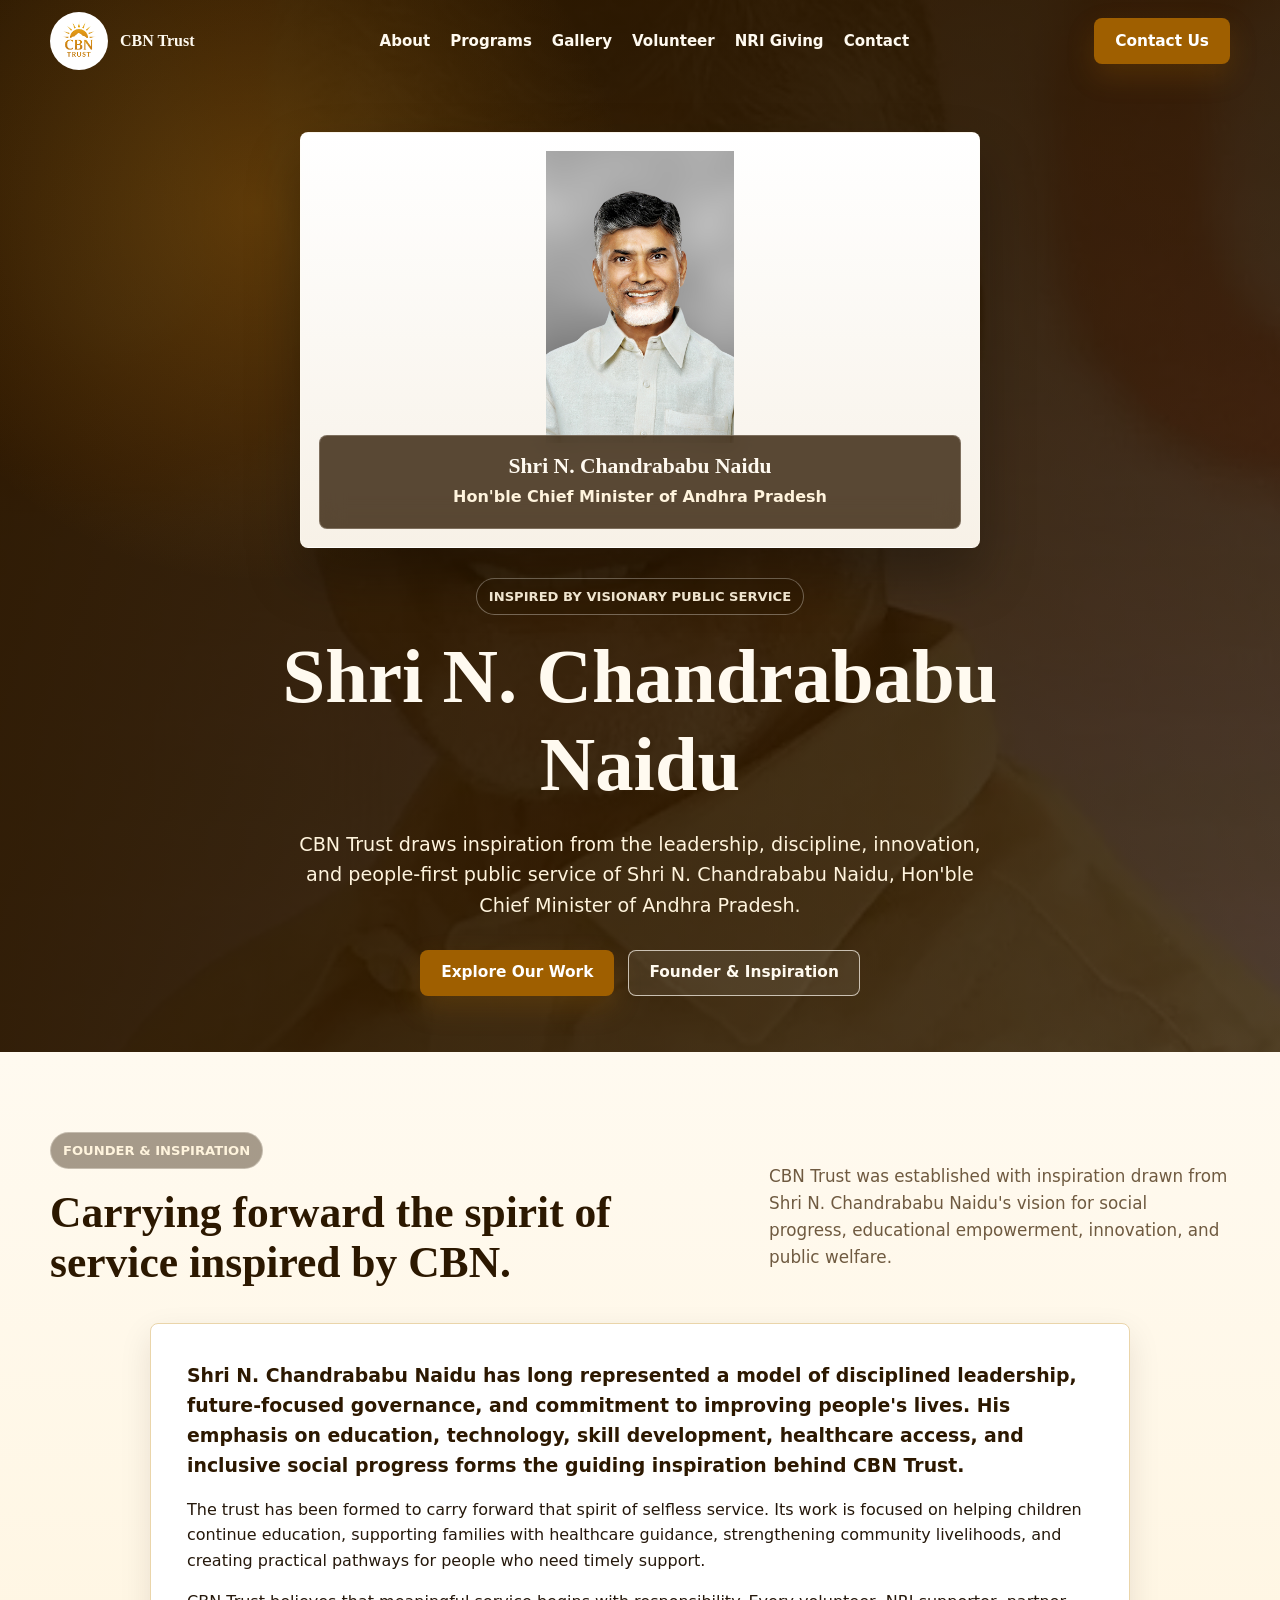
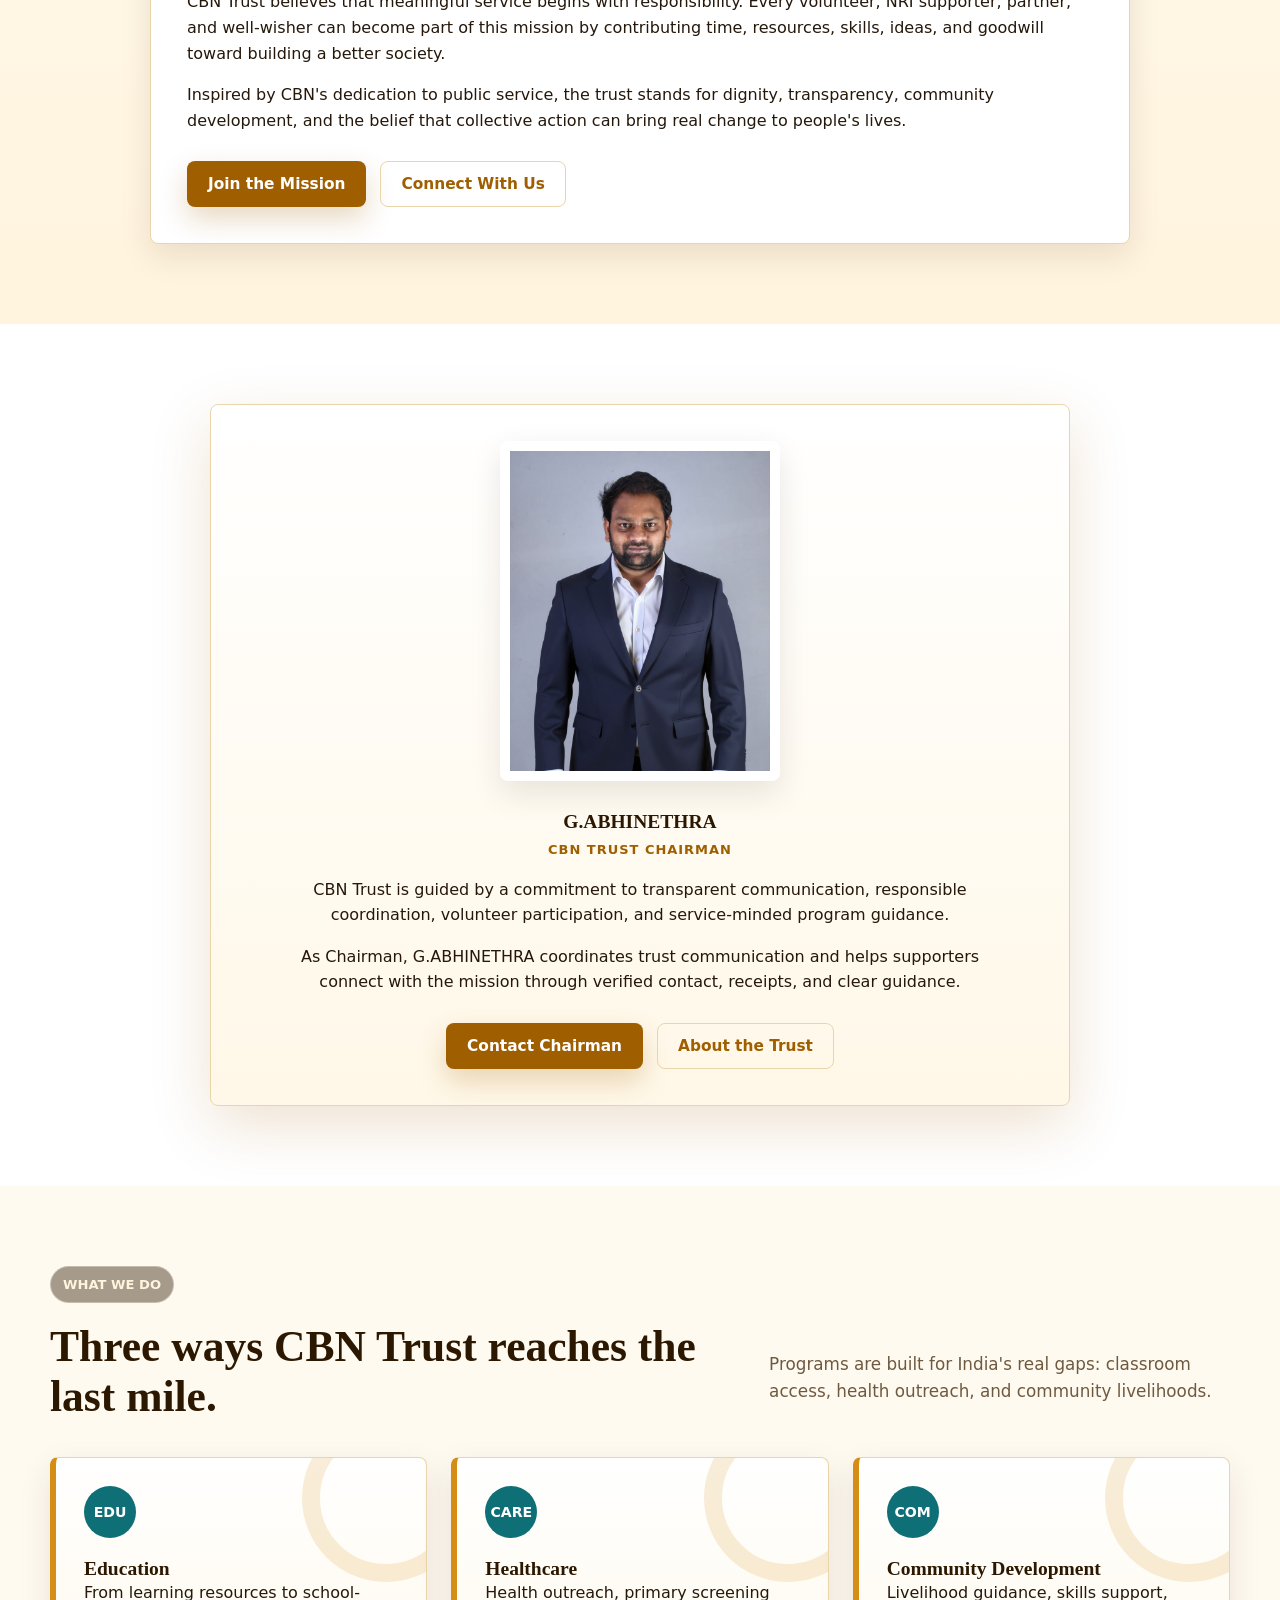
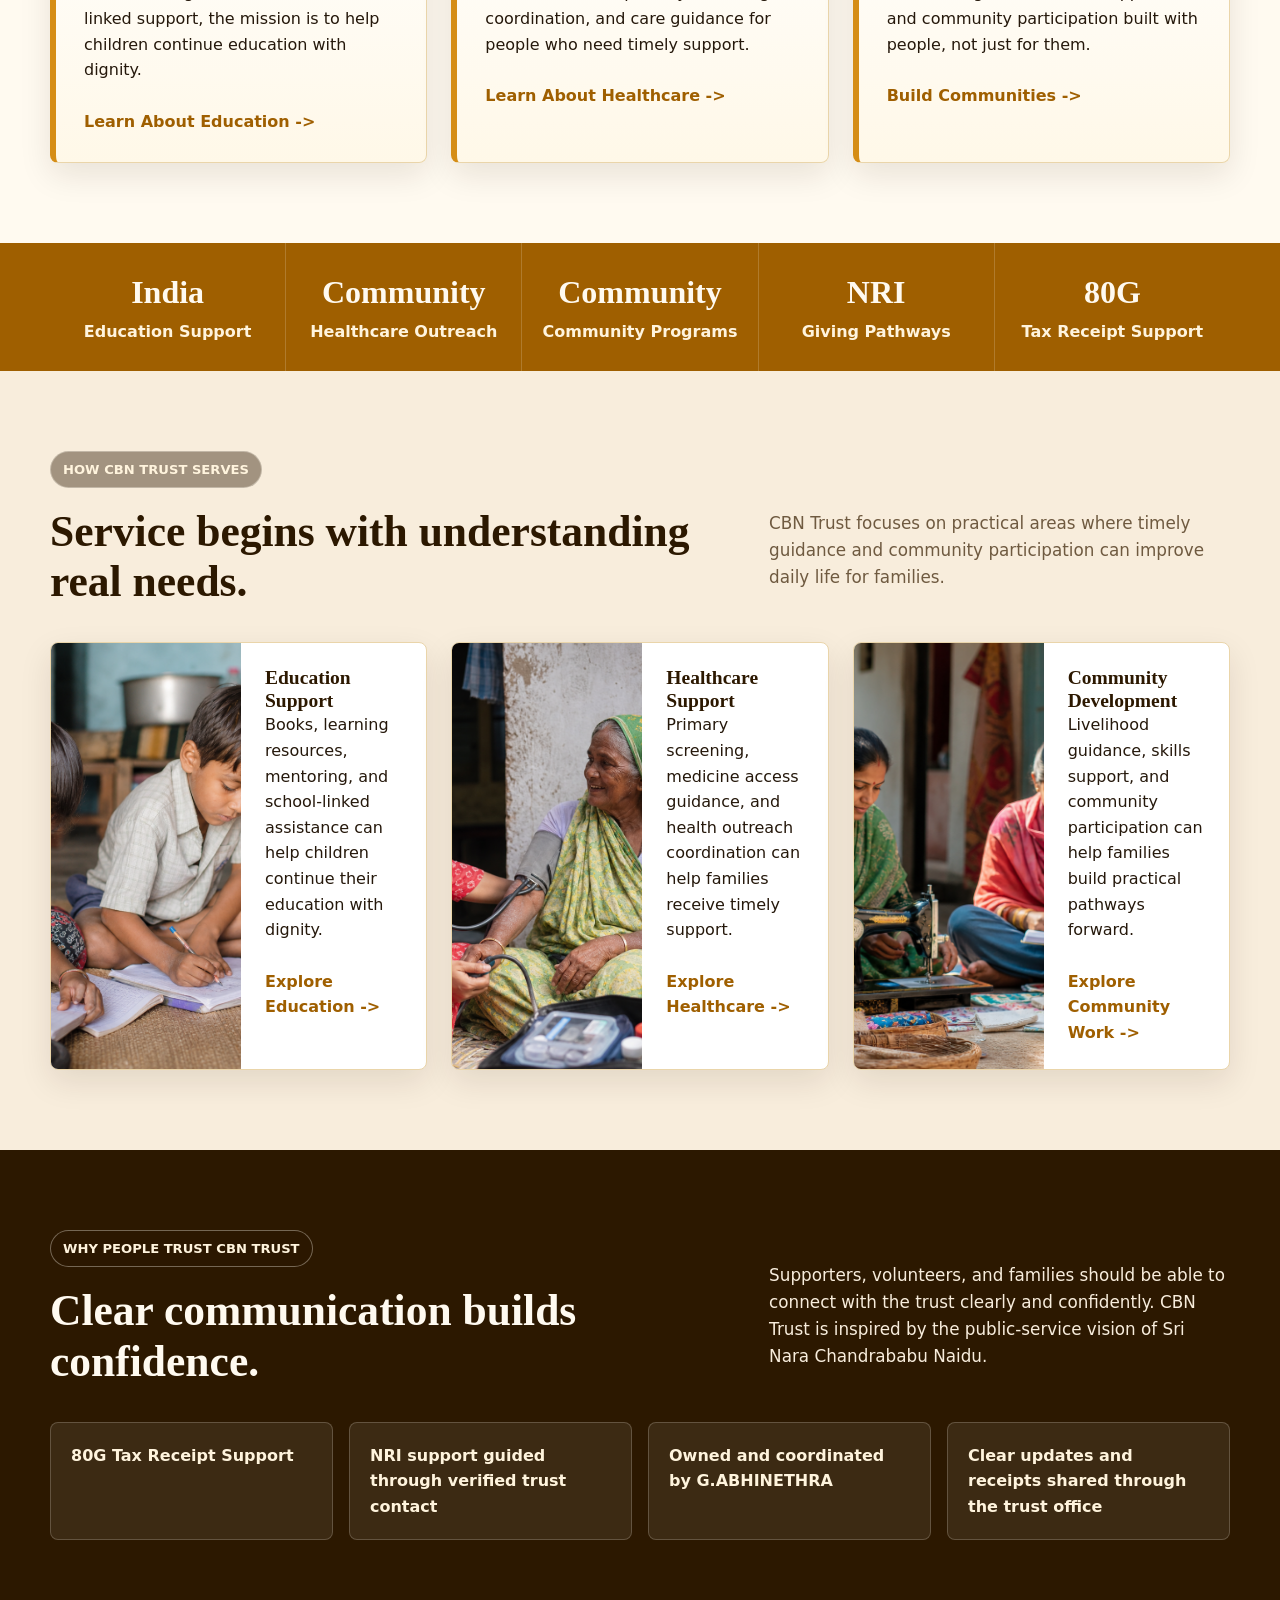
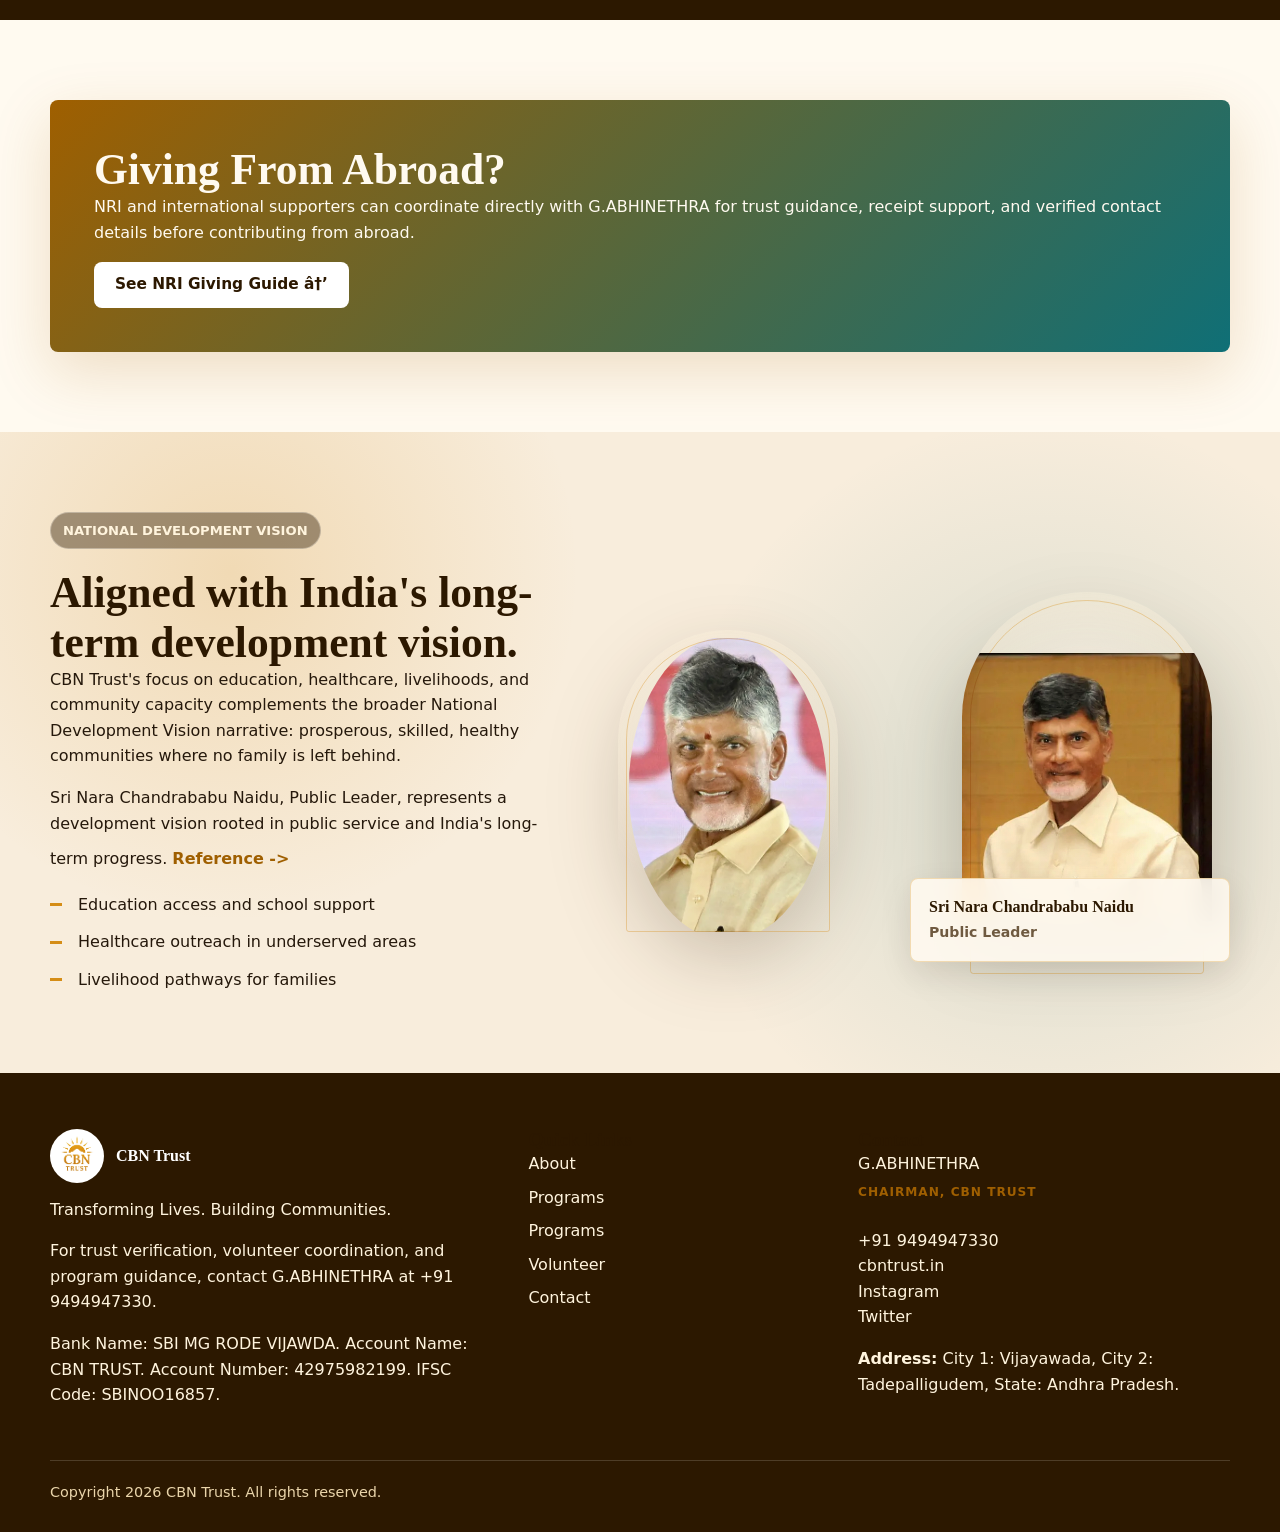
==== commit 7ca13fb7: "Reduce donation prompts across site" ====
--- a/index.html
+++ b/index.html
@@ -21,7 +21,7 @@
 <link href="css/variables.css" rel="stylesheet"/>
 <link href="css/global.css" rel="stylesheet"/>
 <script type="application/ld+json">
-   {"@context":"https://schema.org","@type":"NGO","name":"CBN Trust","description":"CBN Trust supports education, healthcare, community development, and donor coordination for people in India and abroad.","url":"https://cbntrust.org","logo":"https://cbntrust.org/assets/logo.png","areaServed":["India","Global"]}
+   {"@context":"https://schema.org","@type":"NGO","name":"CBN Trust","description":"CBN Trust supports education, healthcare, community development, and service coordination for people in India and abroad.","url":"https://cbntrust.org","logo":"https://cbntrust.org/assets/logo.png","areaServed":["India","Global"]}
   </script>
 </head>
 <body>
@@ -72,8 +72,8 @@
       Contact
      </a>
 </nav>
-<a aria-label="Donate now to CBN Trust" class="button primary nav-cta" href="donate.html">
-     Donate Now
+<a aria-label="Contact CBN Trust" class="button primary nav-cta" href="contact.html">
+     Contact Us
     </a>
 <button aria-expanded="false" aria-label="Open menu" class="menu-toggle" type="button">Menu</button>
 </div>
@@ -95,8 +95,8 @@
 <h1>Shri N. Chandrababu Naidu</h1>
 <p class="hero-centered-copy">CBN Trust draws inspiration from the leadership, discipline, innovation, and people-first public service of Shri N. Chandrababu Naidu, Hon'ble Chief Minister of Andhra Pradesh.</p>
 <div class="cta-row">
-<a aria-label="Donate to support CBN Trust programs" class="button primary" href="donate.html">
-       Donate to Serve People
+<a aria-label="See CBN Trust programs" class="button primary" href="programs.html">
+       Explore Our Work
       </a>
 <a aria-label="Read about CBN Trust inspiration" class="button secondary" href="#founder-inspiration">
        Founder &amp; Inspiration
@@ -128,14 +128,14 @@
         The trust has been formed to carry forward that spirit of selfless service. Its work is focused on helping children continue education, supporting families with healthcare guidance, strengthening community livelihoods, and creating practical pathways for people who need timely support.
        </p>
 <p>
-        CBN Trust believes that meaningful service begins with responsibility. Every donor, volunteer, NRI supporter, and well-wisher can become part of this mission by contributing time, resources, skills, and goodwill toward building a better society.
+        CBN Trust believes that meaningful service begins with responsibility. Every volunteer, NRI supporter, partner, and well-wisher can become part of this mission by contributing time, resources, skills, ideas, and goodwill toward building a better society.
        </p>
 <p>
         Inspired by CBN's dedication to public service, the trust stands for dignity, transparency, community development, and the belief that collective action can bring real change to people's lives.
        </p>
 <div class="cta-row">
 <a class="button primary" href="volunteer.html">Join the Mission</a>
-<a class="button ghost" href="donate.html">Support the Trust</a>
+<a class="button ghost" href="contact.html">Connect With Us</a>
 </div>
 </article>
 </div>
@@ -147,7 +147,7 @@
 <div>
 <h3>G.ABHINETHRA</h3>
 <p class="designation"><font size="2">CBN TRUST CHAIRMAN</font></p>
-<p>CBN Trust is guided by a commitment to transparent communication, responsible donor support, volunteer coordination, and service-minded program guidance.</p>
+<p>CBN Trust is guided by a commitment to transparent communication, responsible coordination, volunteer participation, and service-minded program guidance.</p>
 <p>As Chairman, G.ABHINETHRA coordinates trust communication and helps supporters connect with the mission through verified contact, receipts, and clear guidance.</p>
 <div class="cta-row">
 <a class="button primary" href="contact.html">Contact Chairman</a>
@@ -181,7 +181,7 @@
 <p>
         From learning resources to school-linked support, the mission is to help children continue education with dignity.
        </p>
-<a class="text-link" href="programs.html">Support Education -&gt;</a>
+<a class="text-link" href="programs.html">Learn About Education -&gt;</a>
 </article>
 <article class="card pillar-card reveal">
 <span class="icon">CARE</span>
@@ -191,7 +191,7 @@
 <p>
         Health outreach, primary screening coordination, and care guidance for people who need timely support.
        </p>
-<a class="text-link" href="programs.html">Fund Healthcare -&gt;</a>
+<a class="text-link" href="programs.html">Learn About Healthcare -&gt;</a>
 </article>
 <article class="card pillar-card reveal">
 <span class="icon">COM</span>
@@ -247,23 +247,23 @@
 </div>
 </div>
 </section>
-<section class="section alt"><div class="container"><div class="section-head reveal"><div><span class="eyebrow">How Your Support Helps</span><h2>Small acts of giving can change daily life for a family.</h2></div><p>Your support can help a child stay in school, help a patient reach basic care, and help families build a more stable life.</p></div><div class="grid three"><article class="story-card reveal"><img alt="Children studying with education support" decoding="async" loading="lazy" src="assets/images/education-support.png"/><div><h3>Education Support</h3><p>Books, learning resources, mentoring, and school-linked assistance can help children continue their education with dignity.</p><a class="text-link" href="donate.html">Support Education -&gt;</a></div></article><article class="story-card reveal"><img alt="Family receiving healthcare guidance" decoding="async" loading="lazy" src="assets/images/healthcare-support.png"/><div><h3>Healthcare Support</h3><p>Primary screening, medicine access guidance, and health outreach coordination can help families receive timely support.</p><a class="text-link" href="donate.html">Support Healthcare -&gt;</a></div></article><article class="story-card reveal"><img alt="Women working together for livelihood support" decoding="async" loading="lazy" src="assets/images/livelihood-support.png"/><div><h3>Community Development</h3><p>Livelihood guidance, skills support, and community participation can help families build practical pathways forward.</p><a class="text-link" href="donate.html">Support Livelihoods -&gt;</a></div></article></div></div></section>
+<section class="section alt"><div class="container"><div class="section-head reveal"><div><span class="eyebrow">How CBN Trust Serves</span><h2>Service begins with understanding real needs.</h2></div><p>CBN Trust focuses on practical areas where timely guidance and community participation can improve daily life for families.</p></div><div class="grid three"><article class="story-card reveal"><img alt="Children studying with education support" decoding="async" loading="lazy" src="assets/images/education-support.png"/><div><h3>Education Support</h3><p>Books, learning resources, mentoring, and school-linked assistance can help children continue their education with dignity.</p><a class="text-link" href="programs.html">Explore Education -&gt;</a></div></article><article class="story-card reveal"><img alt="Family receiving healthcare guidance" decoding="async" loading="lazy" src="assets/images/healthcare-support.png"/><div><h3>Healthcare Support</h3><p>Primary screening, medicine access guidance, and health outreach coordination can help families receive timely support.</p><a class="text-link" href="programs.html">Explore Healthcare -&gt;</a></div></article><article class="story-card reveal"><img alt="Women working together for livelihood support" decoding="async" loading="lazy" src="assets/images/livelihood-support.png"/><div><h3>Community Development</h3><p>Livelihood guidance, skills support, and community participation can help families build practical pathways forward.</p><a class="text-link" href="programs.html">Explore Community Work -&gt;</a></div></article></div></div></section>
 <section class="section dark">
 <div class="container">
 <div class="section-head reveal">
 <div>
 <span class="eyebrow">
-        Why Donors Trust CBN Trust
+        Why People Trust CBN Trust
        </span>
-<h2>How donors can verify and support safely.</h2>
-</div>
-<p>
-       These are the proof points first-time donors and volunteers look for before they act. CBN Trust is inspired by the public-service vision of Sri Nara Chandrababu Naidu.
+<h2>Clear communication builds confidence.</h2>
+</div>
+<p>
+       Supporters, volunteers, and families should be able to connect with the trust clearly and confidently. CBN Trust is inspired by the public-service vision of Sri Nara Chandrababu Naidu.
       </p>
 </div>
 <div class="trust-row">
 <div class="trust-item reveal">80G Tax Receipt Support</div>
-<div class="trust-item reveal">NRI giving handled through verified trust contact</div>
+<div class="trust-item reveal">NRI support guided through verified trust contact</div>
 <div class="trust-item reveal">Owned and coordinated by G.ABHINETHRA</div>
 <div class="trust-item reveal">Clear updates and receipts shared through the trust office</div>
 </div>
@@ -276,7 +276,7 @@
        Giving From Abroad?
       </h2>
 <p>
-       NRI and international donors can coordinate directly with G.ABHINETHRA for transfer guidance, receipt documentation, and verified bank details before giving from abroad.
+       NRI and international supporters can coordinate directly with G.ABHINETHRA for trust guidance, receipt support, and verified contact details before contributing from abroad.
       </p>
 <a aria-label="See NRI giving guide" class="button light" href="nri-giving.html">
        See NRI Giving Guide â†’
@@ -344,7 +344,7 @@
       Transforming Lives. Building Communities.
      </p>
 <p>
-      For donations and verification, contact G.ABHINETHRA at +91 9494947330.
+      For trust verification, volunteer coordination, and program guidance, contact G.ABHINETHRA at +91 9494947330.
      </p>
 <p>
       Bank Name: SBI MG RODE VIJAWDA. Account Name: CBN TRUST. Account Number: 42975982199. IFSC Code: SBINOO16857.
@@ -361,8 +361,8 @@
 <a href="programs.html">
        Programs
       </a>
-<a href="donate.html">
-       Donate
+<a href="programs.html">
+       Programs
       </a>
 <a href="volunteer.html">
        Volunteer
@@ -376,8 +376,8 @@
 </div>
 <div class="container footer-bottom">Copyright 2026 CBN Trust. All rights reserved.</div>
 </footer>
-<a aria-label="Donate now on mobile" class="mobile-donate button primary" href="donate.html">
-   Donate Now
+<a aria-label="Contact CBN Trust on mobile" class="mobile-donate button primary" href="contact.html">
+   Contact Us
   </a>
 <script src="js/main.js">
 </script>
@@ -389,3 +389,6 @@
 
 
 
+
+
+
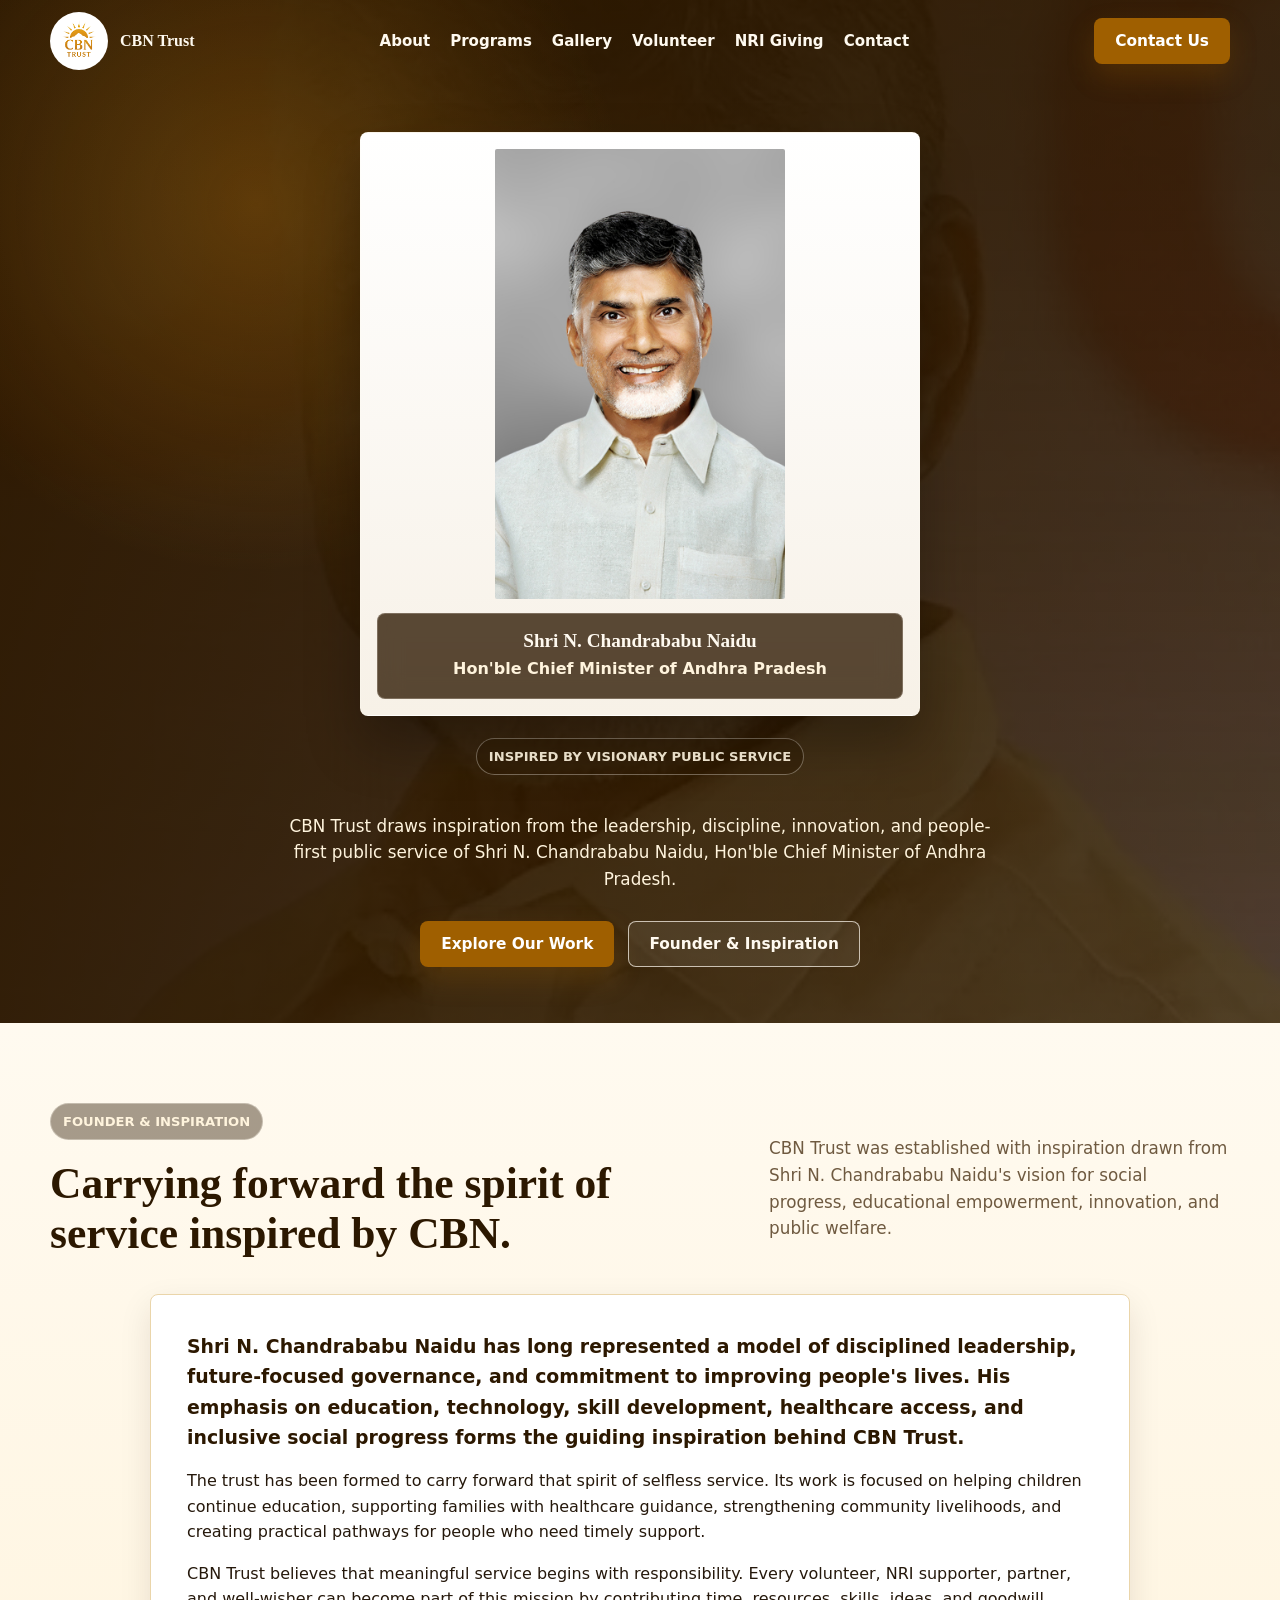
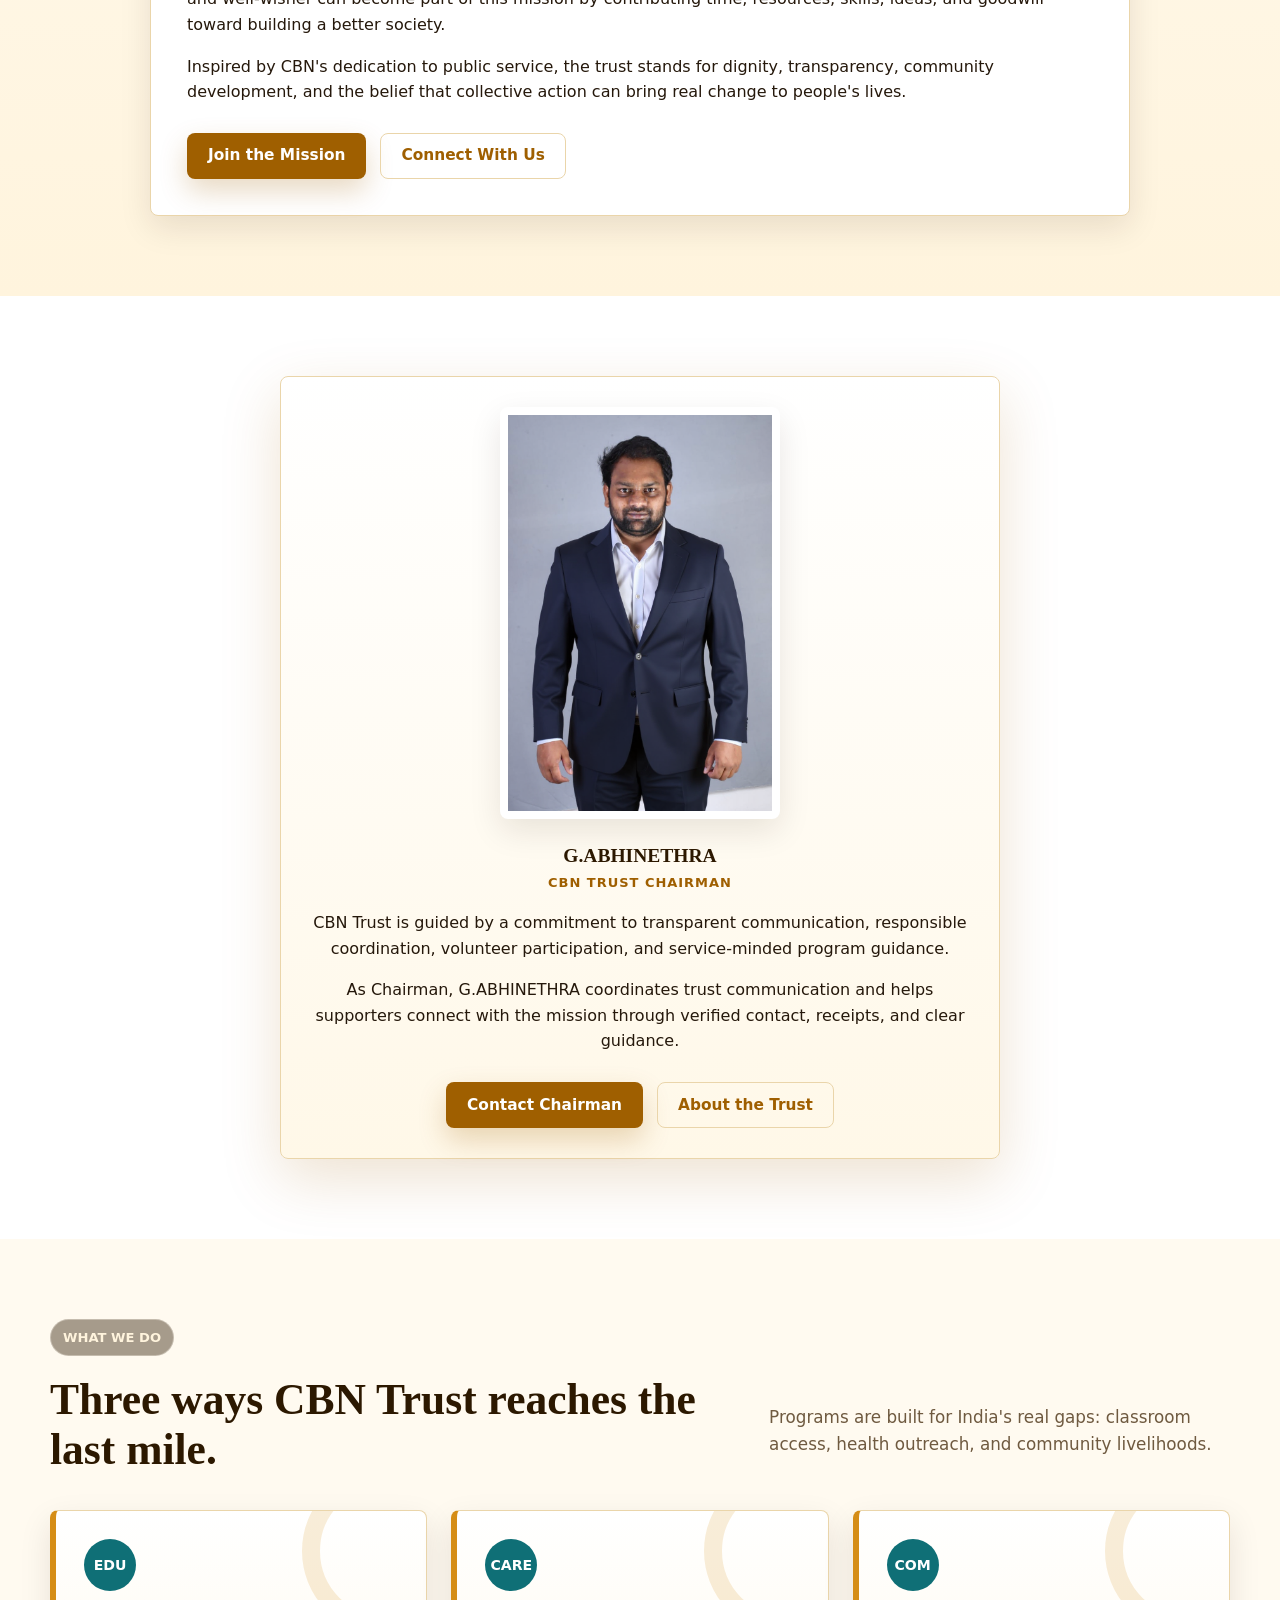
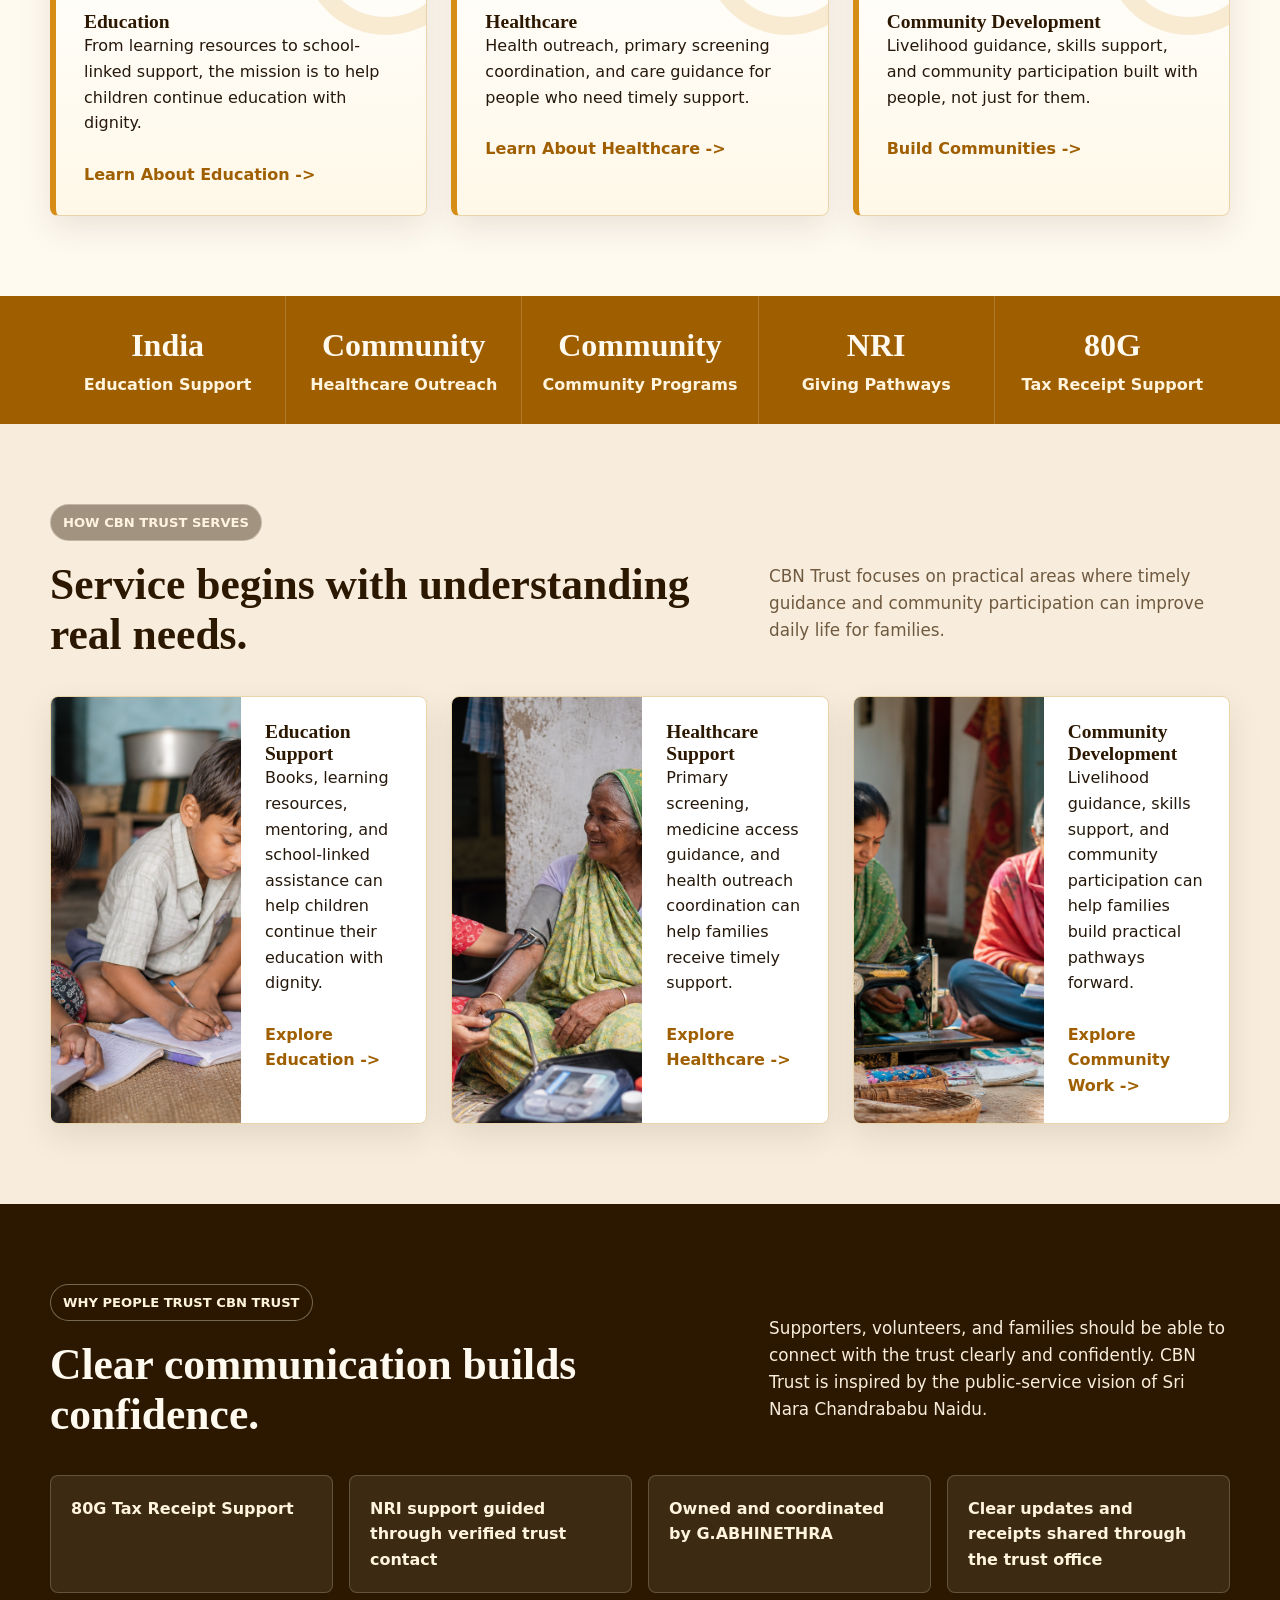
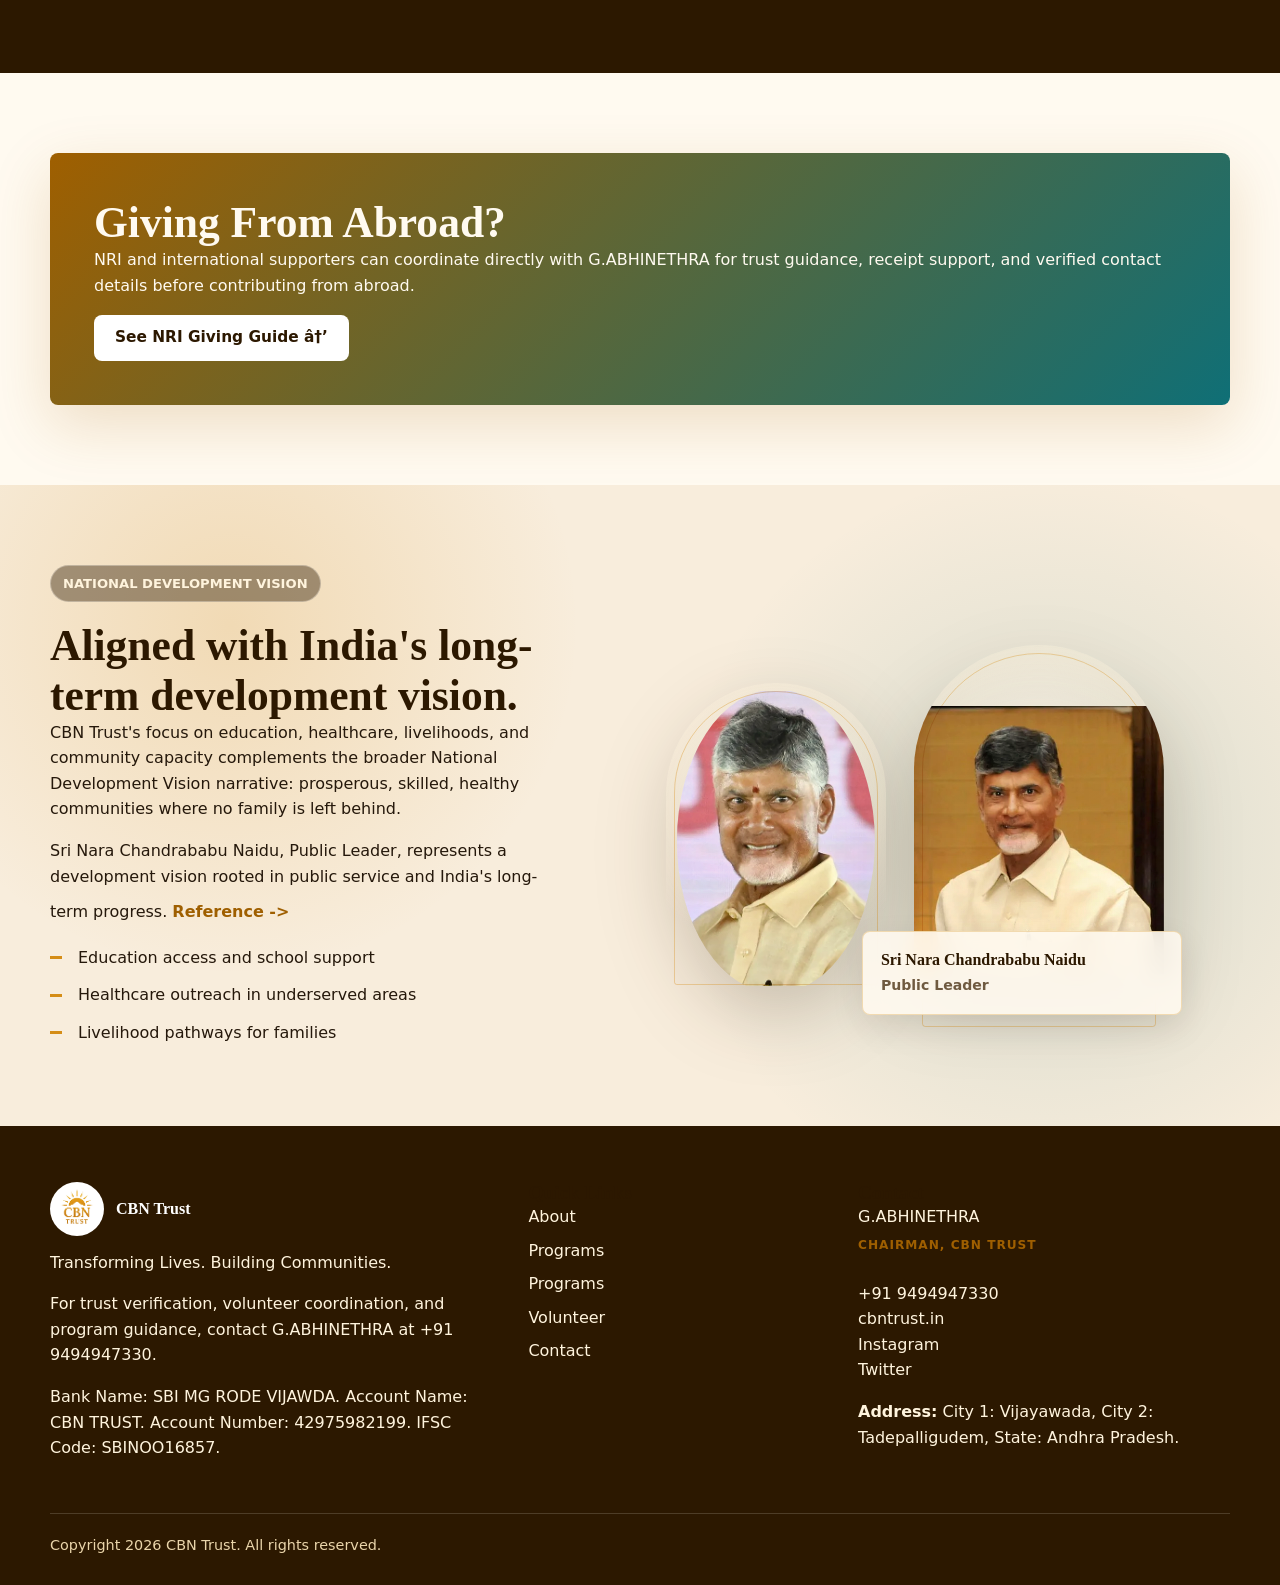
==== commit 5138d0a6: "Fix centered full portrait layouts" ====
--- a/index.html
+++ b/index.html
@@ -92,7 +92,7 @@
 <span class="eyebrow">
       Inspired by visionary public service
      </span>
-<h1>Shri N. Chandrababu Naidu</h1>
+<h1 class="visually-hidden">Shri N. Chandrababu Naidu</h1>
 <p class="hero-centered-copy">CBN Trust draws inspiration from the leadership, discipline, innovation, and people-first public service of Shri N. Chandrababu Naidu, Hon'ble Chief Minister of Andhra Pradesh.</p>
 <div class="cta-row">
 <a aria-label="See CBN Trust programs" class="button primary" href="programs.html">
@@ -140,7 +140,7 @@
 </article>
 </div>
 </section>
-<section class="section chairman-section">
+<section class="section chairman-section" id="chairman">
 <div class="container">
 <article class="chairman-modern-card reveal">
 <img alt="G.ABHINETHRA, Chairman of CBN Trust" decoding="async" loading="lazy" src="assets/images/owner-abhinethra.png"/>
@@ -390,5 +390,3 @@
 
 
 
-
-
--- a/css/global.css
+++ b/css/global.css
@@ -166,6 +166,18 @@
 img {
   display: block;
   max-width: 100%;
+}
+
+.visually-hidden {
+  position: absolute !important;
+  width: 1px !important;
+  height: 1px !important;
+  padding: 0 !important;
+  margin: -1px !important;
+  overflow: hidden !important;
+  clip: rect(0, 0, 0, 0) !important;
+  white-space: nowrap !important;
+  border: 0 !important;
 }
 
 a {
@@ -377,7 +389,7 @@
 }
 
 .cbn-home-hero {
-  min-height: 92vh;
+  min-height: 100vh;
   background:
     linear-gradient(180deg, rgba(44, 24, 0, 0.92), rgba(44, 24, 0, 0.72)),
     url('../assets/images/cbn-brand-image.webp') center/cover;
@@ -386,7 +398,7 @@
 .hero-feature {
   display: grid;
   grid-template-columns: 1fr;
-  gap: 30px;
+  gap: 22px;
   align-items: center;
   justify-items: center;
   padding-top: 20px;
@@ -394,8 +406,12 @@
 }
 
 .hero-feature .hero-copy {
-  width: min(920px, 100%);
+  width: min(760px, 100%);
   margin-top: 0;
+}
+
+.hero-feature .hero-copy p {
+  font-size: 1.05rem;
 }
 
 .hero-centered-copy {
@@ -412,7 +428,10 @@
   position: relative;
   overflow: hidden;
   margin: 0;
-  width: min(680px, 100%);
+  display: grid;
+  justify-items: center;
+  width: min(560px, 100%);
+  padding: 16px;
   border: 1px solid rgba(255, 250, 240, 0.28);
   border-radius: var(--radius);
   background: linear-gradient(180deg, #fff, #f7f1e7);
@@ -420,21 +439,17 @@
 }
 
 .hero-cbn-photo img {
-  width: 100%;
-  height: clamp(340px, 46vh, 520px);
-  min-height: 0;
-  max-height: none;
+  width: min(290px, 100%);
+  height: auto;
   object-fit: contain;
   object-position: center top;
-  padding: 18px 18px 104px;
+  border-radius: 2px;
 }
 
 .hero-cbn-photo figcaption {
-  position: absolute;
-  right: 18px;
-  bottom: 18px;
-  left: 18px;
-  padding: 18px;
+  width: 100%;
+  margin-top: 14px;
+  padding: 16px;
   border: 1px solid rgba(255, 250, 240, 0.22);
   border-radius: var(--radius);
   color: #fffaf0;
@@ -449,12 +464,12 @@
 
 .hero-cbn-photo strong {
   font-family: var(--font-display);
-  font-size: 1.35rem;
+  font-size: 1.2rem;
   line-height: 1.15;
 }
 
 .hero-cbn-photo span {
-  margin-top: 6px;
+  margin-top: 4px;
   color: #fff4dd;
   font-weight: 800;
 }
@@ -564,9 +579,9 @@
 
 .chairman-profile img {
   width: 150px;
-  height: 180px;
+  height: auto;
   border-radius: var(--radius);
-  object-fit: cover;
+  object-fit: contain;
   object-position: top center;
   background: var(--color-surface-gold);
 }
@@ -732,9 +747,9 @@
 .chairman-modern-card {
   display: grid;
   justify-items: center;
-  width: min(860px, 100%);
+  width: min(720px, 100%);
   margin: 0 auto;
-  padding: 36px;
+  padding: 30px;
   border: 1px solid var(--color-border);
   border-radius: var(--radius);
   background:
@@ -745,11 +760,11 @@
 
 .chairman-modern-card > img {
   width: min(280px, 100%);
-  height: 340px;
-  margin-bottom: 24px;
-  border: 10px solid #fff;
+  height: auto;
+  margin-bottom: 20px;
+  border: 8px solid #fff;
   border-radius: var(--radius);
-  object-fit: cover;
+  object-fit: contain;
   object-position: top center;
   background: var(--color-surface-gold);
   box-shadow: var(--shadow-soft);
@@ -865,6 +880,8 @@
 
 .cbn-portraits {
   min-height: 460px;
+  width: min(520px, 100%);
+  margin: 0 auto;
 }
 
 .cbn-cutout {
@@ -1353,21 +1370,20 @@
 
   .cbn-home-hero {
     min-height: auto;
+    padding-top: 26px;
+    padding-bottom: 42px;
   }
 
   .hero-feature {
-    gap: 28px;
+    gap: 22px;
   }
 
   .hero-cbn-photo img {
-    min-height: 360px;
-    max-height: 420px;
+    width: min(240px, 76vw);
+    height: auto;
   }
 
   .hero-cbn-photo figcaption {
-    right: 12px;
-    bottom: 12px;
-    left: 12px;
     padding: 14px;
   }
 
@@ -1462,6 +1478,16 @@
     height: 300px;
   }
 
+  .chairman-modern-card {
+    padding: 24px 18px;
+  }
+
+  .chairman-modern-card > img {
+    width: min(230px, 78vw);
+    height: auto;
+    margin-bottom: 18px;
+  }
+
   .chairman-profile {
     grid-template-columns: 1fr;
     text-align: left;
@@ -1469,7 +1495,7 @@
 
   .chairman-profile img {
     width: min(100%, 220px);
-    height: 260px;
+    height: auto;
     margin: 0 auto;
   }
 
@@ -1543,3 +1569,33 @@
   }
 }
 
+@media (max-width: 360px) {
+  .brand {
+    gap: 8px;
+  }
+
+  .brand img {
+    width: 42px;
+    height: 42px;
+  }
+
+  .brand span {
+    font-size: 0.84rem;
+  }
+
+  .menu-toggle {
+    width: 68px !important;
+    min-width: 68px;
+    padding-right: 8px;
+    padding-left: 8px;
+  }
+
+  .hero-cbn-photo {
+    padding: 12px;
+  }
+
+  .hero-cbn-photo img {
+    width: min(220px, 74vw);
+    height: auto;
+  }
+}
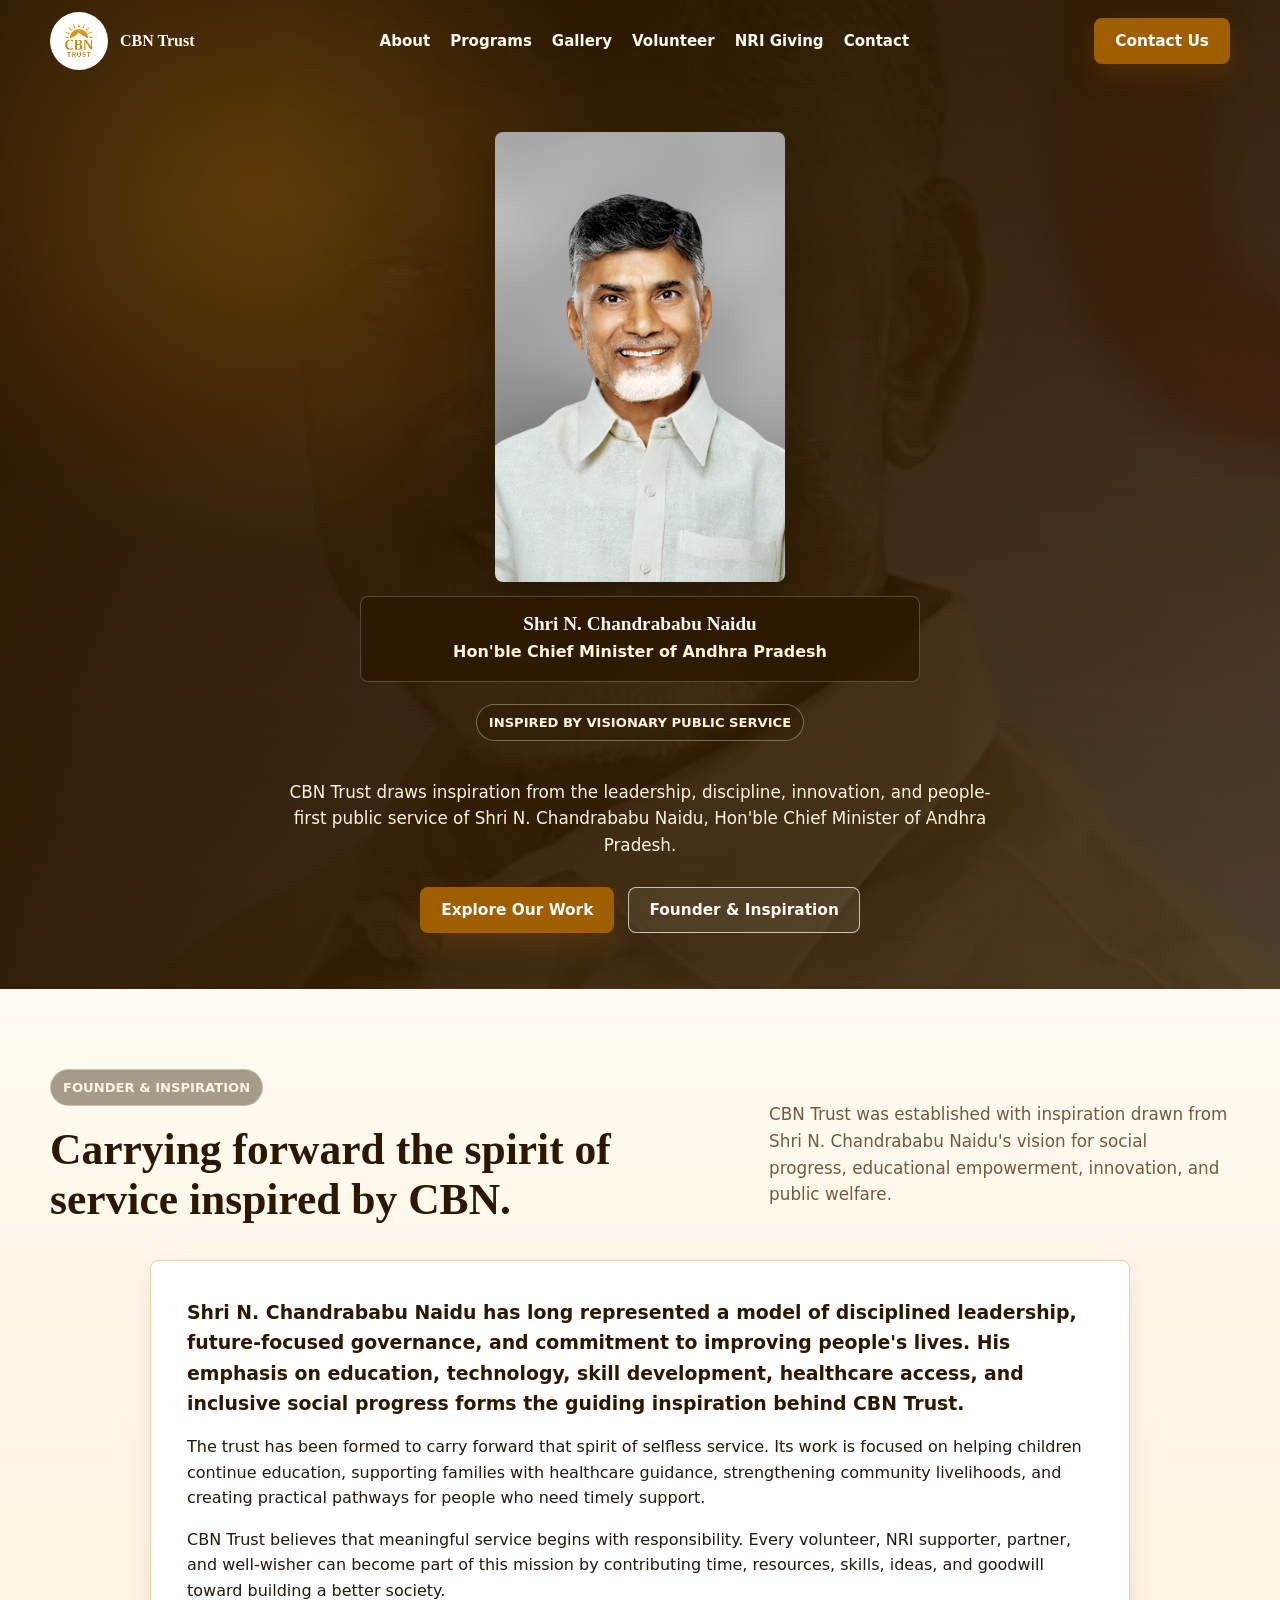
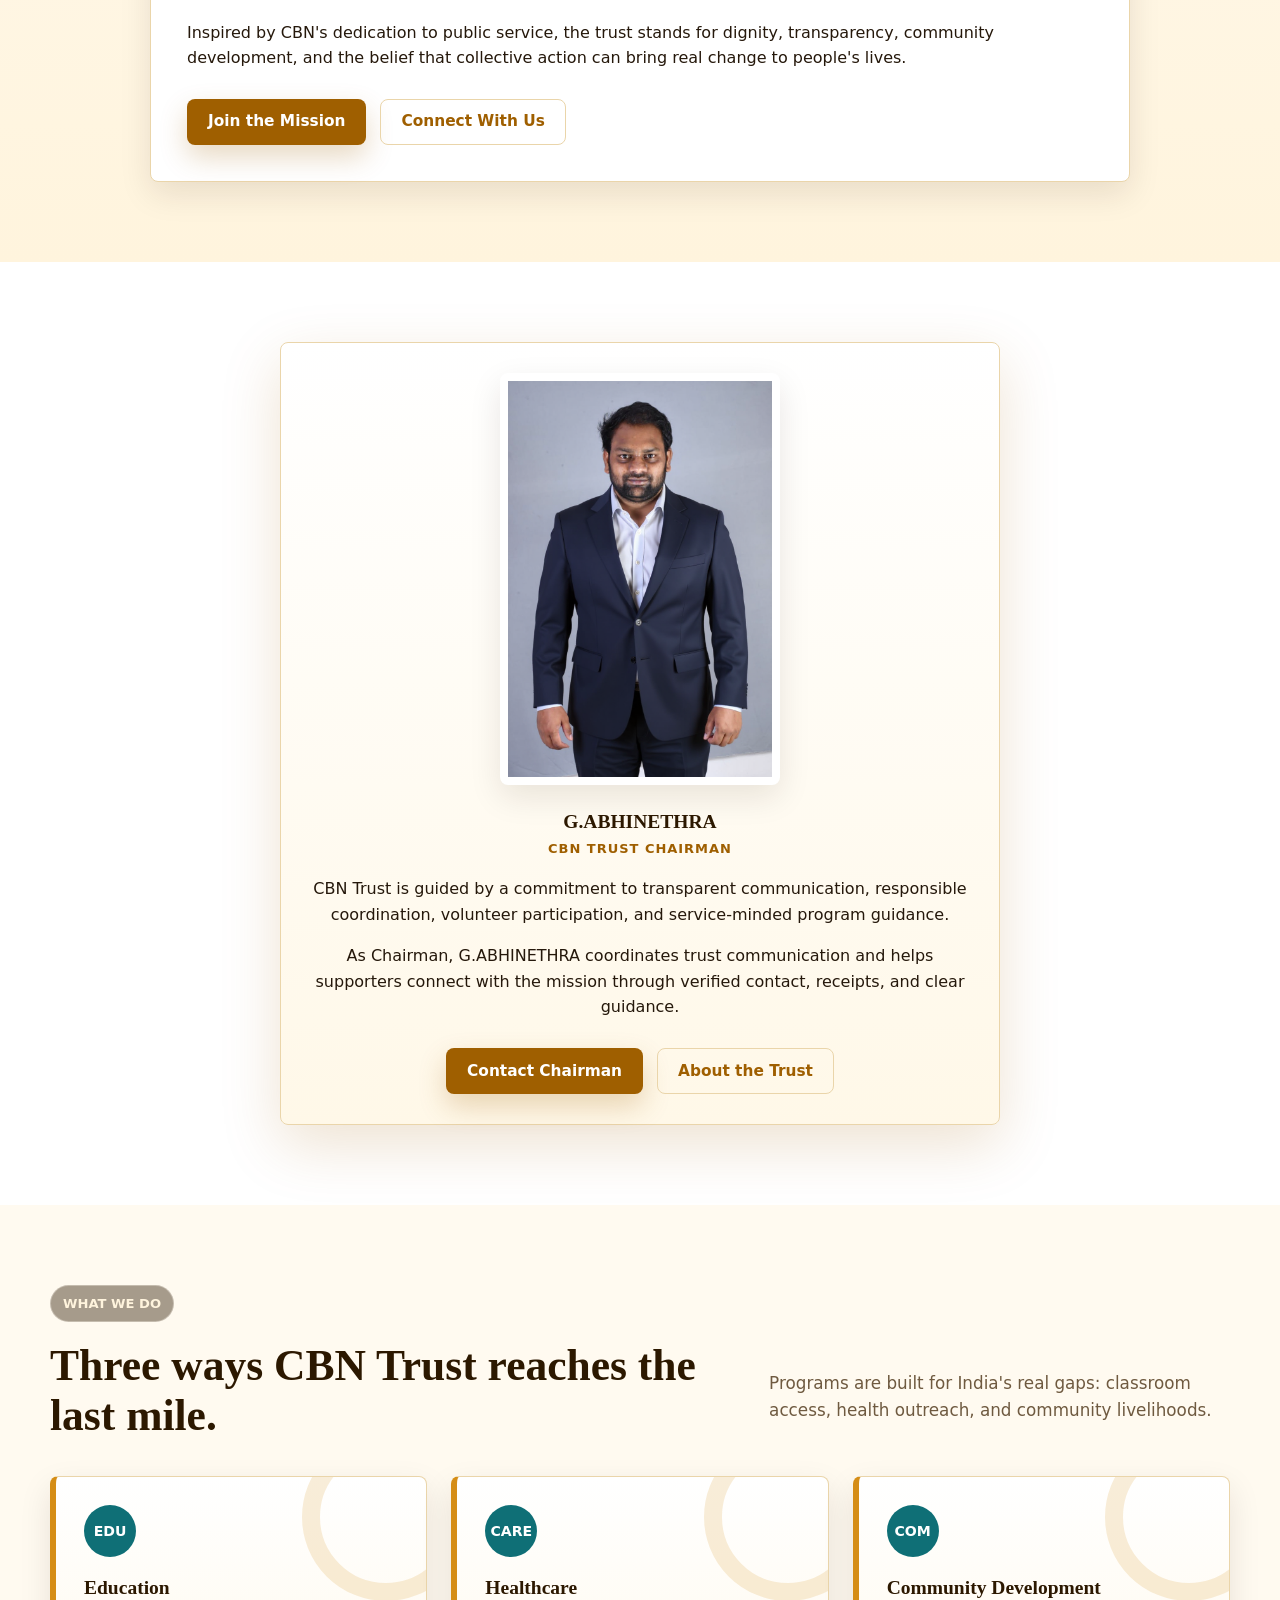
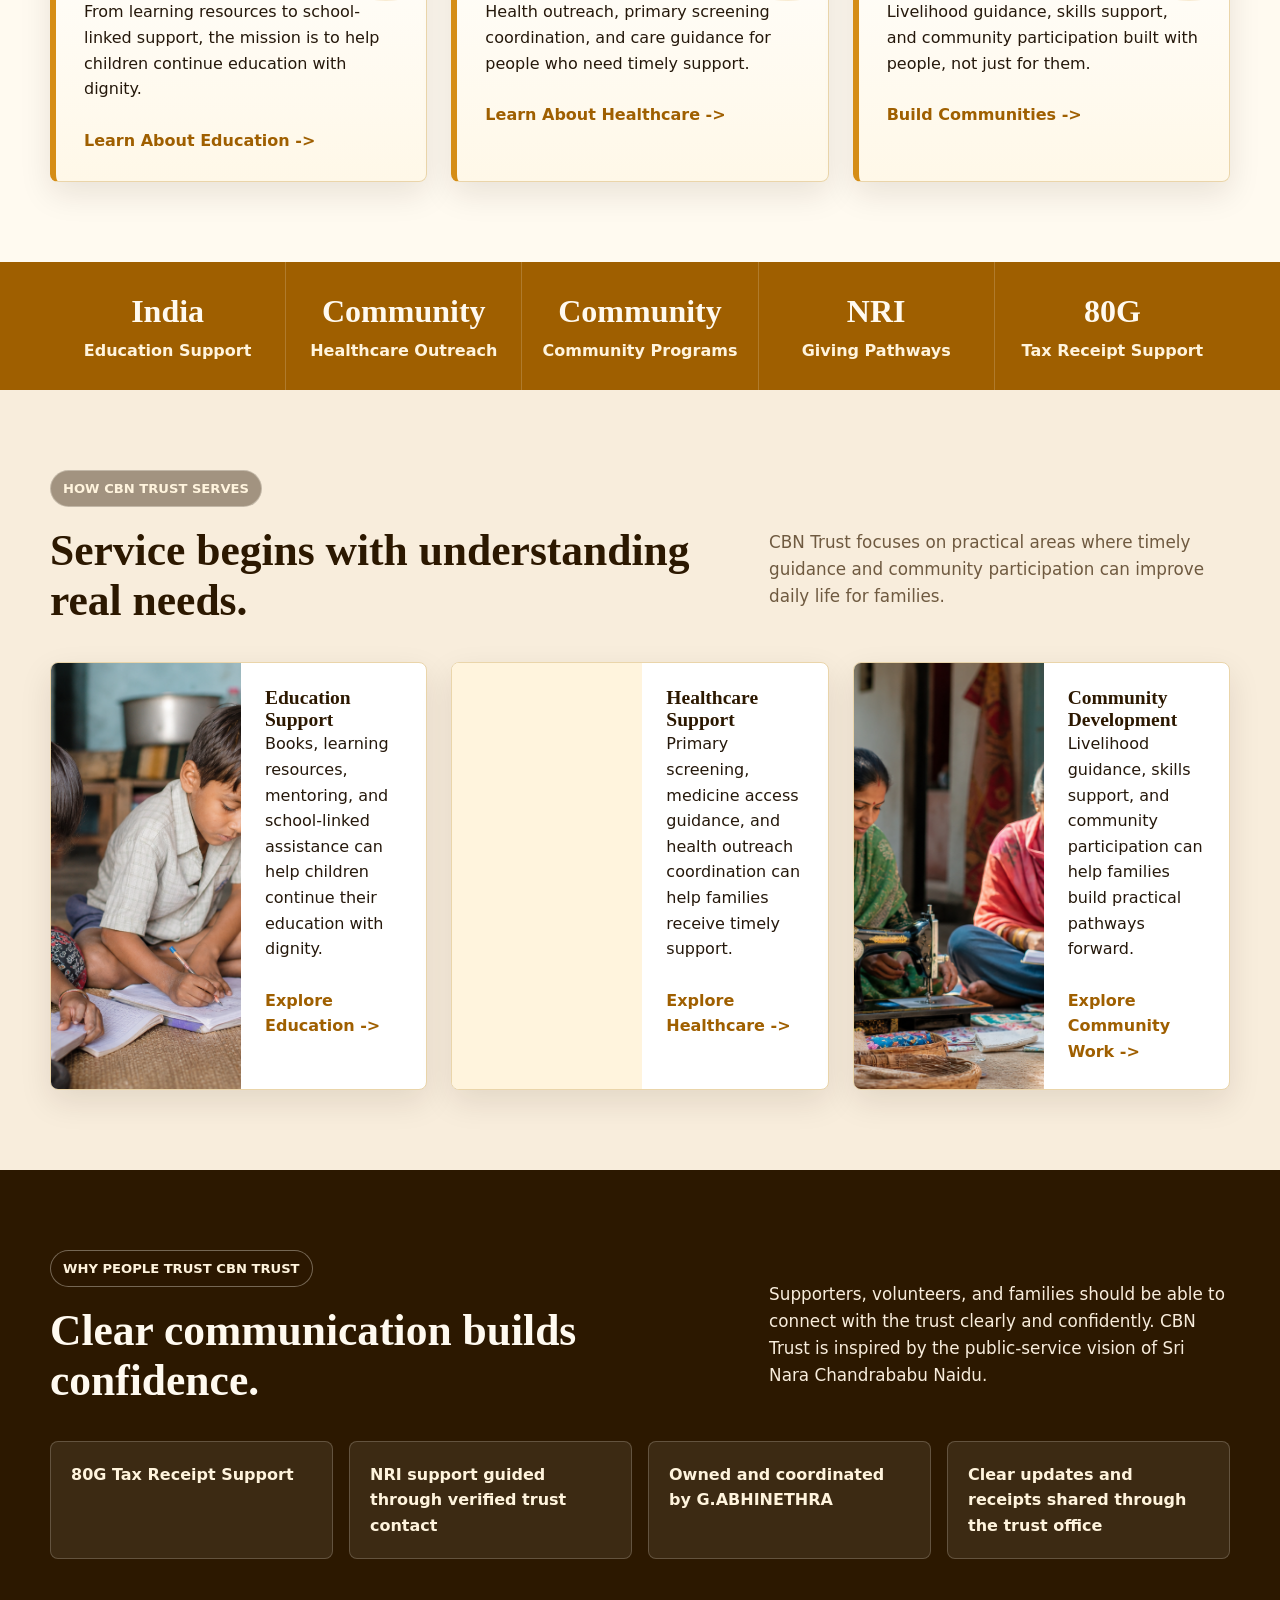
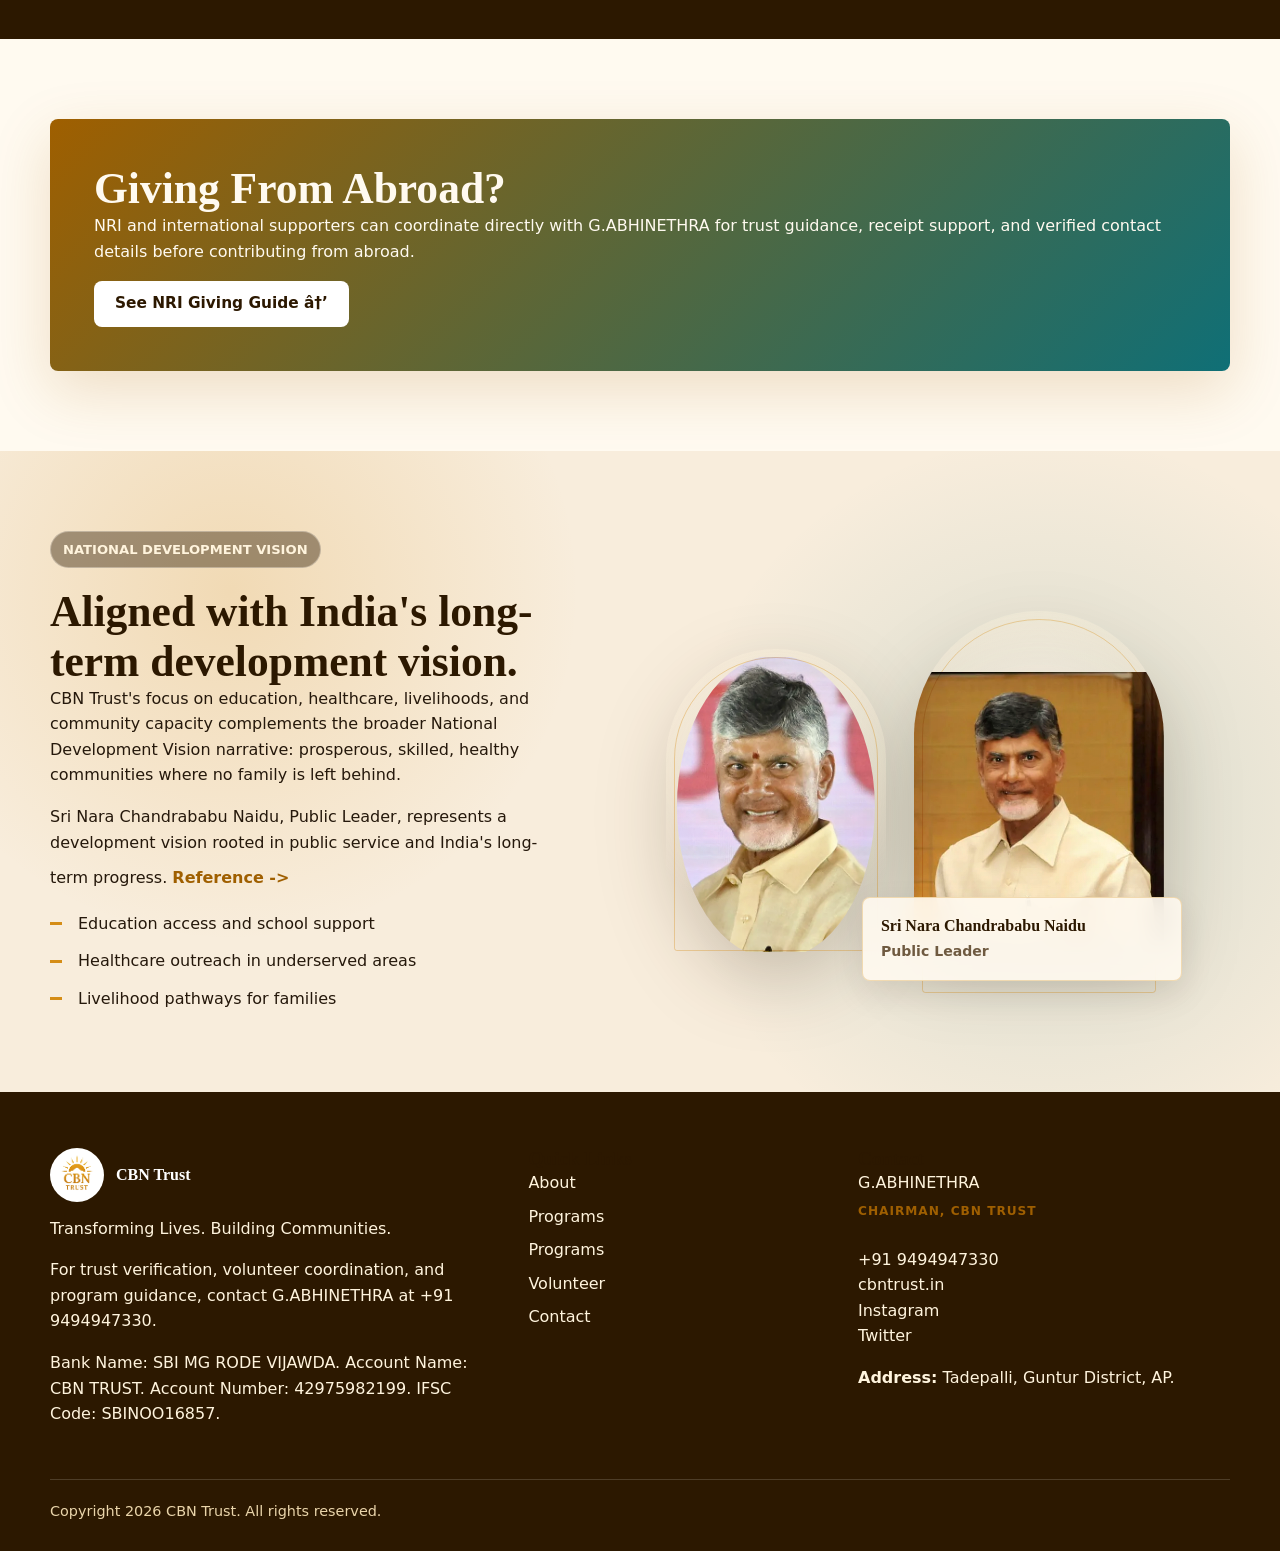
==== commit 2340b9b6: "Remove portrait card background and update address" ====
--- a/index.html
+++ b/index.html
@@ -19,7 +19,7 @@
 <meta content="assets/og-image.jpg" name="twitter:image"/>
 <link href="../external/css2__9d5d51e5dbc681a1.css" rel="stylesheet"/>
 <link href="css/variables.css" rel="stylesheet"/>
-<link href="css/global.css" rel="stylesheet"/>
+<link href="css/global.css?v=20260713-2" rel="stylesheet"/>
 <script type="application/ld+json">
    {"@context":"https://schema.org","@type":"NGO","name":"CBN Trust","description":"CBN Trust supports education, healthcare, community development, and service coordination for people in India and abroad.","url":"https://cbntrust.org","logo":"https://cbntrust.org/assets/logo.png","areaServed":["India","Global"]}
   </script>
@@ -372,7 +372,7 @@
       </a>
 </div>
 </div>
-<div><h3>Contact</h3><p>G.ABHINETHRA<br/><span class="designation">CHAIRMAN, CBN TRUST</span><br/>+91 9494947330<br/><a href="mailto:cbntrust.in">cbntrust.in</a><br/><a href="https://instagram.com/cbntrust12625" rel="noopener" target="_blank">Instagram</a><br/><a href="https://x.com/cbntrust" rel="noopener" target="_blank">Twitter</a></p><p class="address-line"><strong>Address:</strong> City 1: Vijayawada, City 2: <a href="https://en.wikipedia.org/wiki/Tadepalligudem" rel="noopener" target="_blank">Tadepalligudem</a>, State: Andhra Pradesh.</p></div>
+<div><h3>Contact</h3><p>G.ABHINETHRA<br/><span class="designation">CHAIRMAN, CBN TRUST</span><br/>+91 9494947330<br/><a href="mailto:cbntrust.in">cbntrust.in</a><br/><a href="https://instagram.com/cbntrust12625" rel="noopener" target="_blank">Instagram</a><br/><a href="https://x.com/cbntrust" rel="noopener" target="_blank">Twitter</a></p><p class="address-line"><strong>Address:</strong> Tadepalli, Guntur District, AP.</p></div>
 </div>
 <div class="container footer-bottom">Copyright 2026 CBN Trust. All rights reserved.</div>
 </footer>
@@ -388,5 +388,3 @@
 
 
 
-
-
--- a/css/global.css
+++ b/css/global.css
@@ -426,16 +426,15 @@
 
 .hero-cbn-photo {
   position: relative;
-  overflow: hidden;
+  overflow: visible;
   margin: 0;
   display: grid;
   justify-items: center;
   width: min(560px, 100%);
-  padding: 16px;
-  border: 1px solid rgba(255, 250, 240, 0.28);
-  border-radius: var(--radius);
-  background: linear-gradient(180deg, #fff, #f7f1e7);
-  box-shadow: 0 28px 54px rgba(0, 0, 0, 0.28);
+  padding: 0;
+  border: 0;
+  background: transparent;
+  box-shadow: none;
 }
 
 .hero-cbn-photo img {
@@ -443,7 +442,8 @@
   height: auto;
   object-fit: contain;
   object-position: center top;
-  border-radius: 2px;
+  border-radius: var(--radius);
+  box-shadow: 0 22px 44px rgba(0, 0, 0, 0.26);
 }
 
 .hero-cbn-photo figcaption {
@@ -1591,7 +1591,7 @@
   }
 
   .hero-cbn-photo {
-    padding: 12px;
+    padding: 0;
   }
 
   .hero-cbn-photo img {
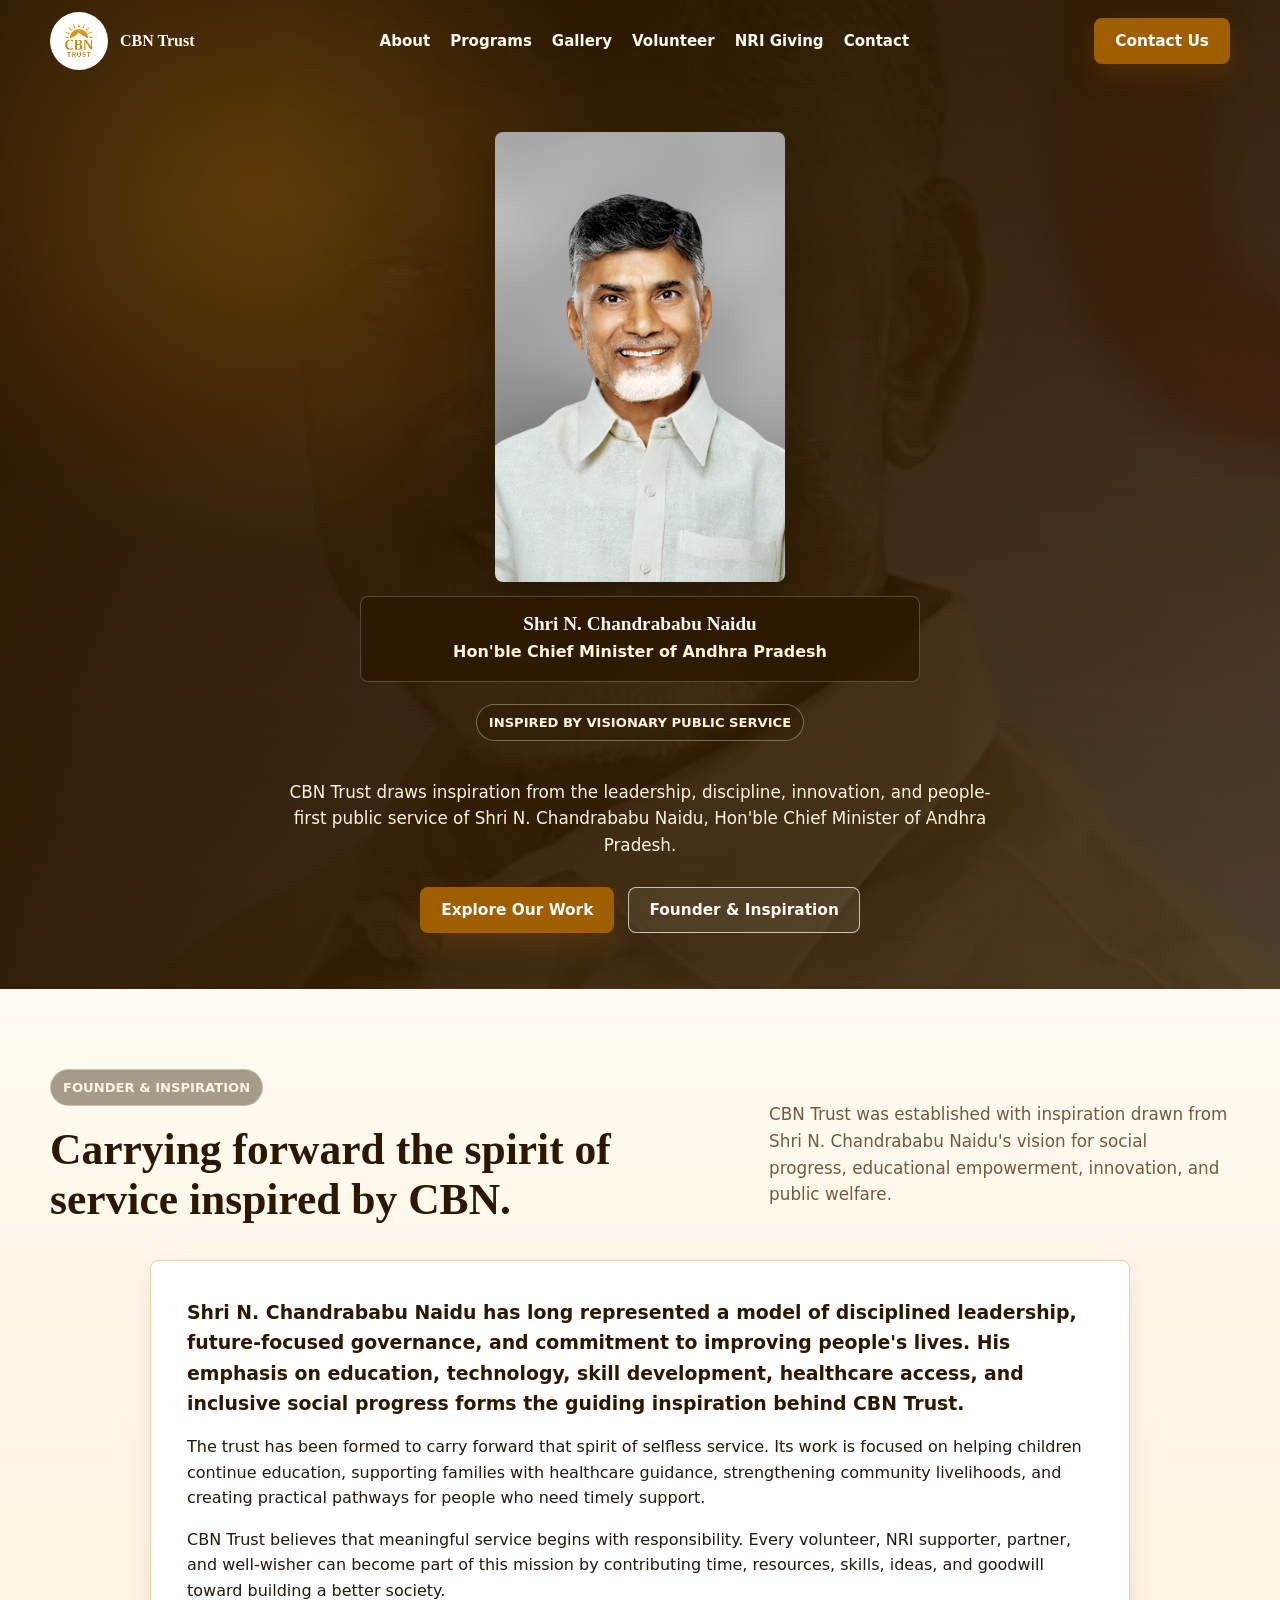
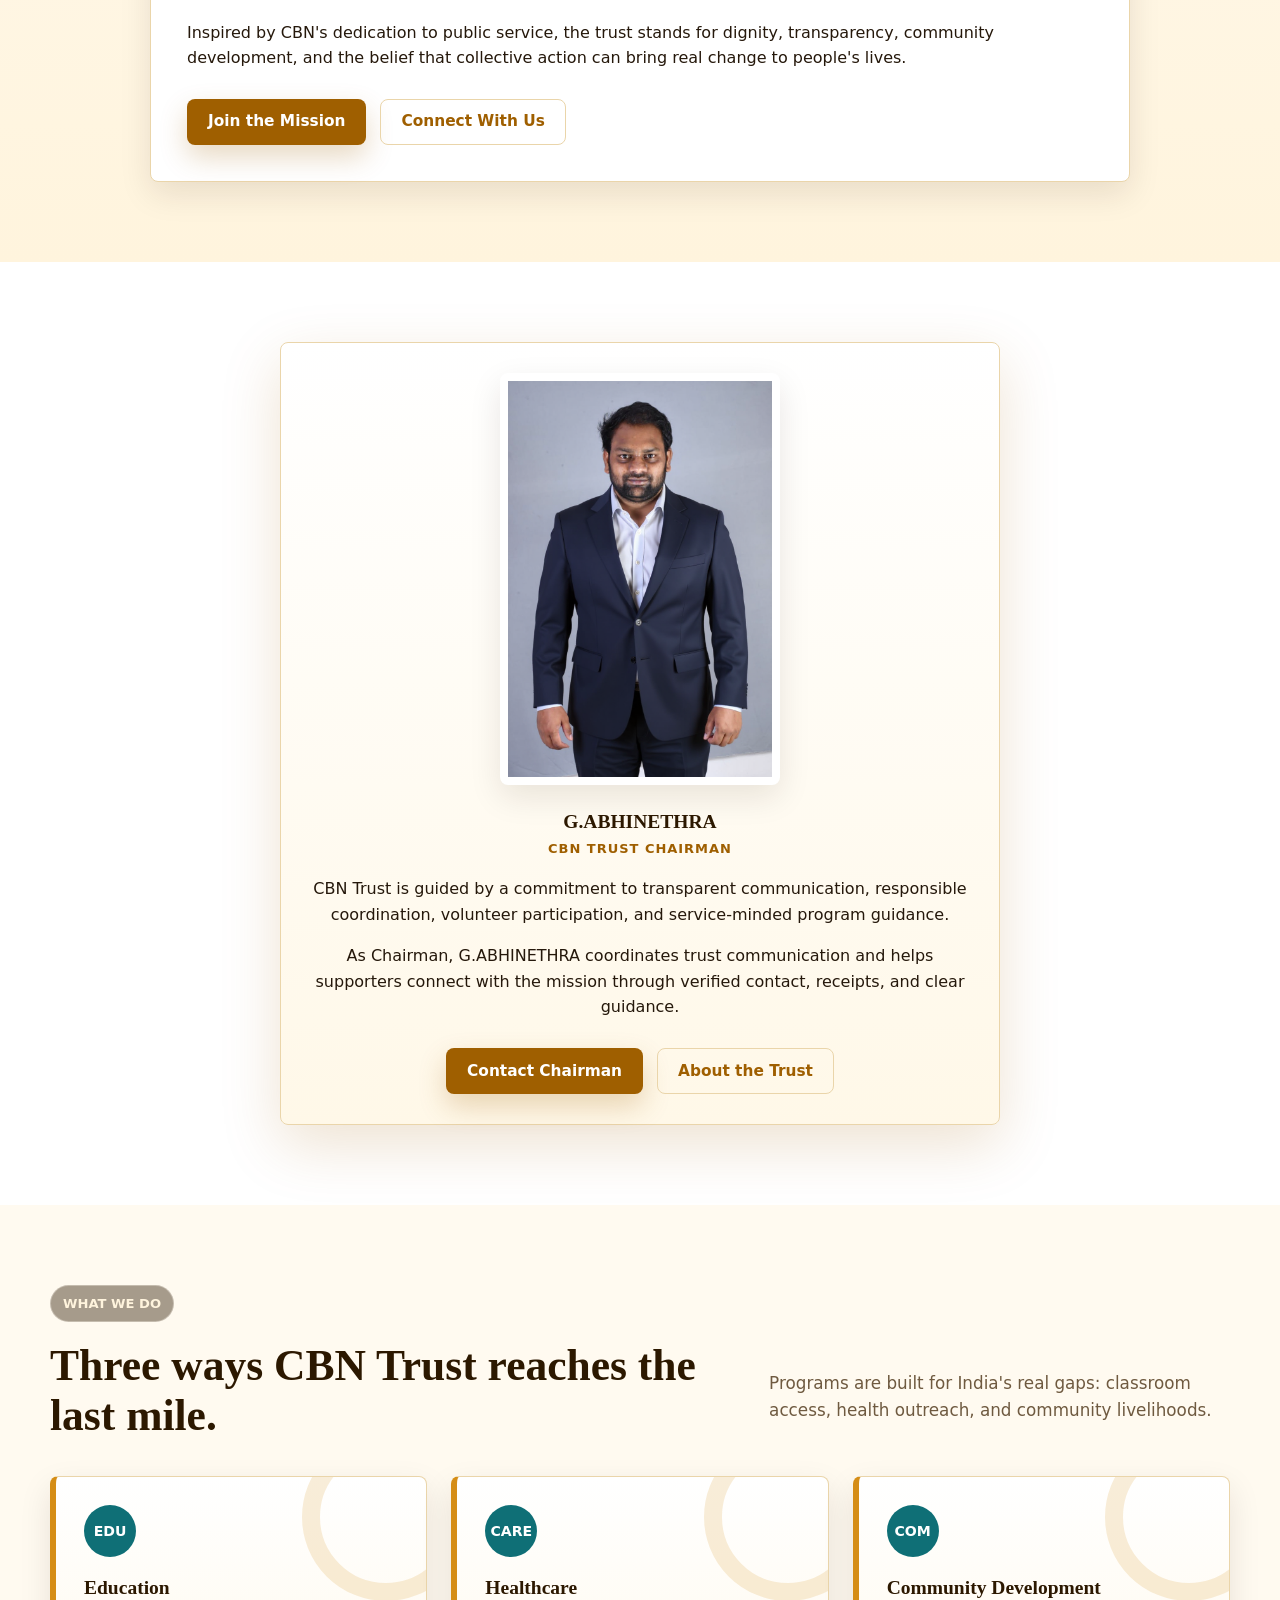
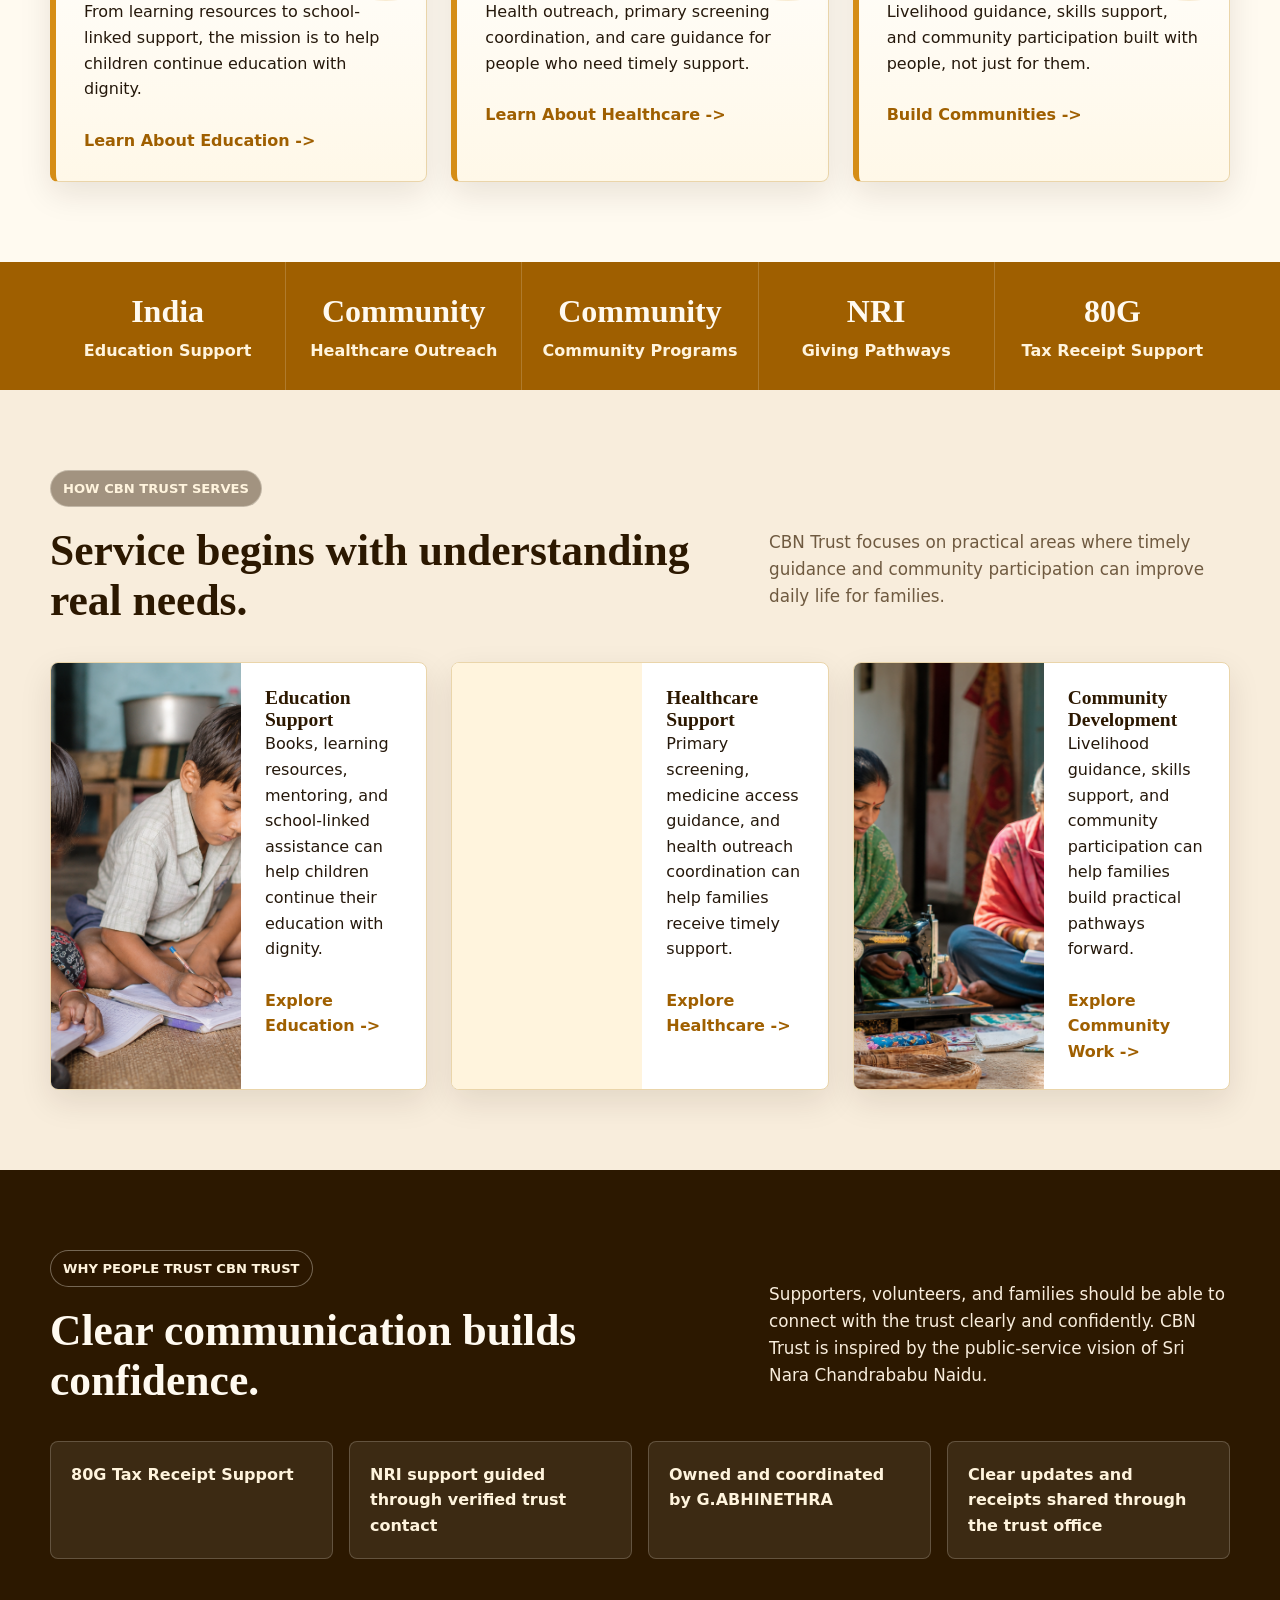
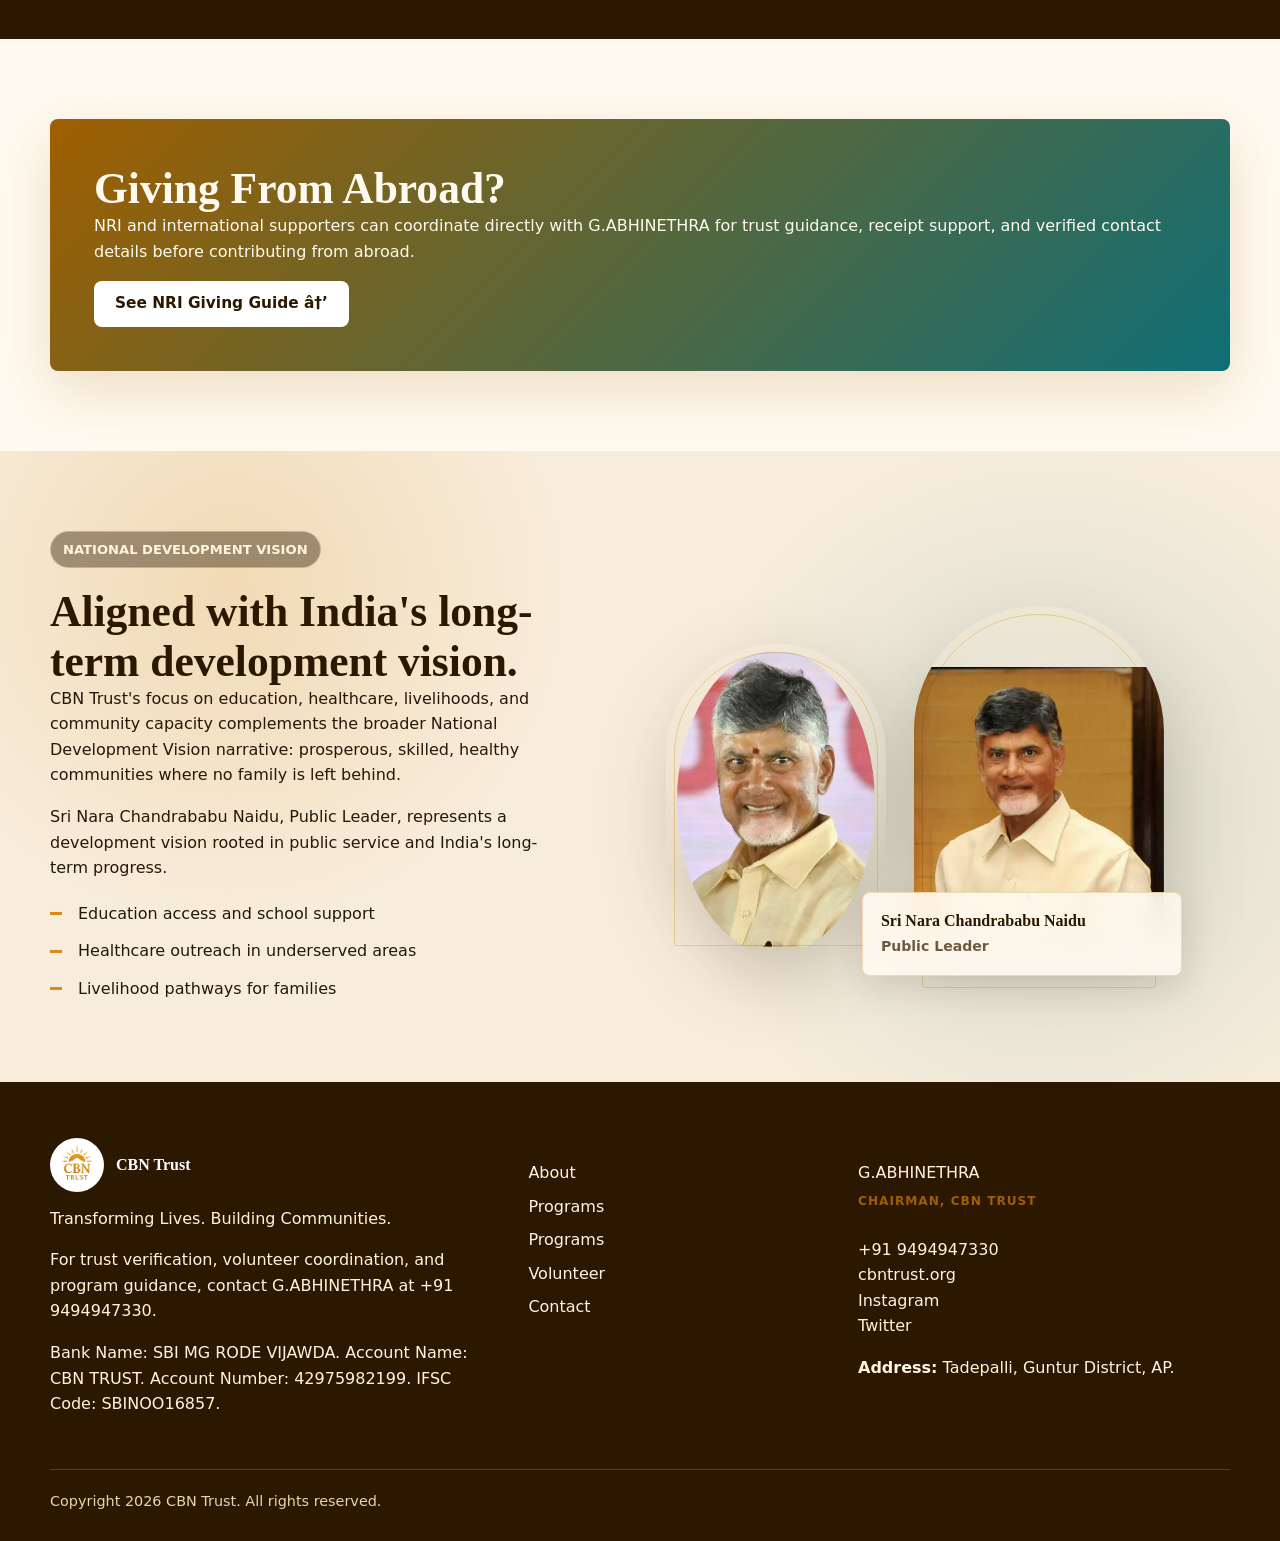
==== commit 32770ab4: "Improve contact details and remove reference links" ====
--- a/index.html
+++ b/index.html
@@ -19,7 +19,7 @@
 <meta content="assets/og-image.jpg" name="twitter:image"/>
 <link href="../external/css2__9d5d51e5dbc681a1.css" rel="stylesheet"/>
 <link href="css/variables.css" rel="stylesheet"/>
-<link href="css/global.css?v=20260713-2" rel="stylesheet"/>
+<link href="css/global.css?v=20260713-3" rel="stylesheet"/>
 <script type="application/ld+json">
    {"@context":"https://schema.org","@type":"NGO","name":"CBN Trust","description":"CBN Trust supports education, healthcare, community development, and service coordination for people in India and abroad.","url":"https://cbntrust.org","logo":"https://cbntrust.org/assets/logo.png","areaServed":["India","Global"]}
   </script>
@@ -298,7 +298,6 @@
       </p>
 <p>
        Sri Nara Chandrababu Naidu, Public Leader, represents a development vision rooted in public service and India's long-term progress.
-       <a class="text-link" href="https://en.wikipedia.org/wiki/N._Chandrababu_Naidu" rel="noopener" target="_blank">Reference -&gt;</a>
 </p>
 <ul class="list-check">
 <li>
@@ -372,7 +371,7 @@
       </a>
 </div>
 </div>
-<div><h3>Contact</h3><p>G.ABHINETHRA<br/><span class="designation">CHAIRMAN, CBN TRUST</span><br/>+91 9494947330<br/><a href="mailto:cbntrust.in">cbntrust.in</a><br/><a href="https://instagram.com/cbntrust12625" rel="noopener" target="_blank">Instagram</a><br/><a href="https://x.com/cbntrust" rel="noopener" target="_blank">Twitter</a></p><p class="address-line"><strong>Address:</strong> Tadepalli, Guntur District, AP.</p></div>
+<div><h3>Contact</h3><p>G.ABHINETHRA<br/><span class="designation">CHAIRMAN, CBN TRUST</span><br/>+91 9494947330<br/><a href="https://cbntrust.org">cbntrust.org</a><br/><a href="https://instagram.com/cbntrust12625" rel="noopener" target="_blank">Instagram</a><br/><a href="https://x.com/cbntrust" rel="noopener" target="_blank">Twitter</a></p><p class="address-line"><strong>Address:</strong> Tadepalli, Guntur District, AP.</p></div>
 </div>
 <div class="container footer-bottom">Copyright 2026 CBN Trust. All rights reserved.</div>
 </footer>
@@ -385,6 +384,3 @@
 </html>
 
 
-
-
-
--- a/css/global.css
+++ b/css/global.css
@@ -1042,6 +1042,94 @@
 .form-panel {
   padding: 28px;
   min-width: 0;
+}
+
+.quick-contact-list {
+  display: grid;
+  margin-top: 24px;
+  overflow: hidden;
+  border: 1px solid var(--color-border);
+  border-radius: var(--radius);
+}
+
+.quick-contact-list p {
+  display: grid;
+  grid-template-columns: 105px minmax(0, 1fr);
+  gap: 16px;
+  margin: 0;
+  padding: 12px 14px;
+  border-bottom: 1px solid var(--color-border);
+}
+
+.quick-contact-list p:last-child {
+  border-bottom: 0;
+}
+
+.quick-contact-list strong,
+.detail-list dt {
+  color: var(--color-primary-dark);
+  font-weight: 900;
+}
+
+.quick-contact-list a,
+.detail-list a {
+  color: var(--color-primary-dark);
+  font-weight: 800;
+}
+
+.contact-detail-card {
+  overflow: hidden;
+  padding: 0;
+}
+
+.detail-group {
+  padding: 24px;
+  border-bottom: 1px solid var(--color-border);
+}
+
+.detail-group:last-child {
+  border-bottom: 0;
+}
+
+.detail-group h3 {
+  margin-bottom: 14px;
+}
+
+.bank-detail-group {
+  background: var(--color-surface-gold);
+}
+
+.detail-list {
+  margin: 0;
+}
+
+.detail-list > div {
+  display: grid;
+  grid-template-columns: 145px minmax(0, 1fr);
+  gap: 18px;
+  padding: 11px 0;
+  border-top: 1px solid rgba(234, 213, 170, 0.72);
+}
+
+.detail-list dd {
+  min-width: 0;
+  margin: 0;
+  overflow-wrap: anywhere;
+}
+
+.contact-social-links {
+  display: flex;
+  flex-wrap: wrap;
+  gap: 10px;
+}
+
+.contact-social-links a {
+  padding: 9px 14px;
+  border: 1px solid var(--color-border);
+  border-radius: var(--radius);
+  color: var(--color-primary-dark);
+  background: #fff;
+  font-weight: 900;
 }
 
 .form-grid {
@@ -1499,6 +1587,16 @@
     margin: 0 auto;
   }
 
+  .quick-contact-list p,
+  .detail-list > div {
+    grid-template-columns: 1fr;
+    gap: 4px;
+  }
+
+  .detail-group {
+    padding: 20px 18px;
+  }
+
   .media-frame img,
   .about-story .media-frame img {
     height: 260px;
